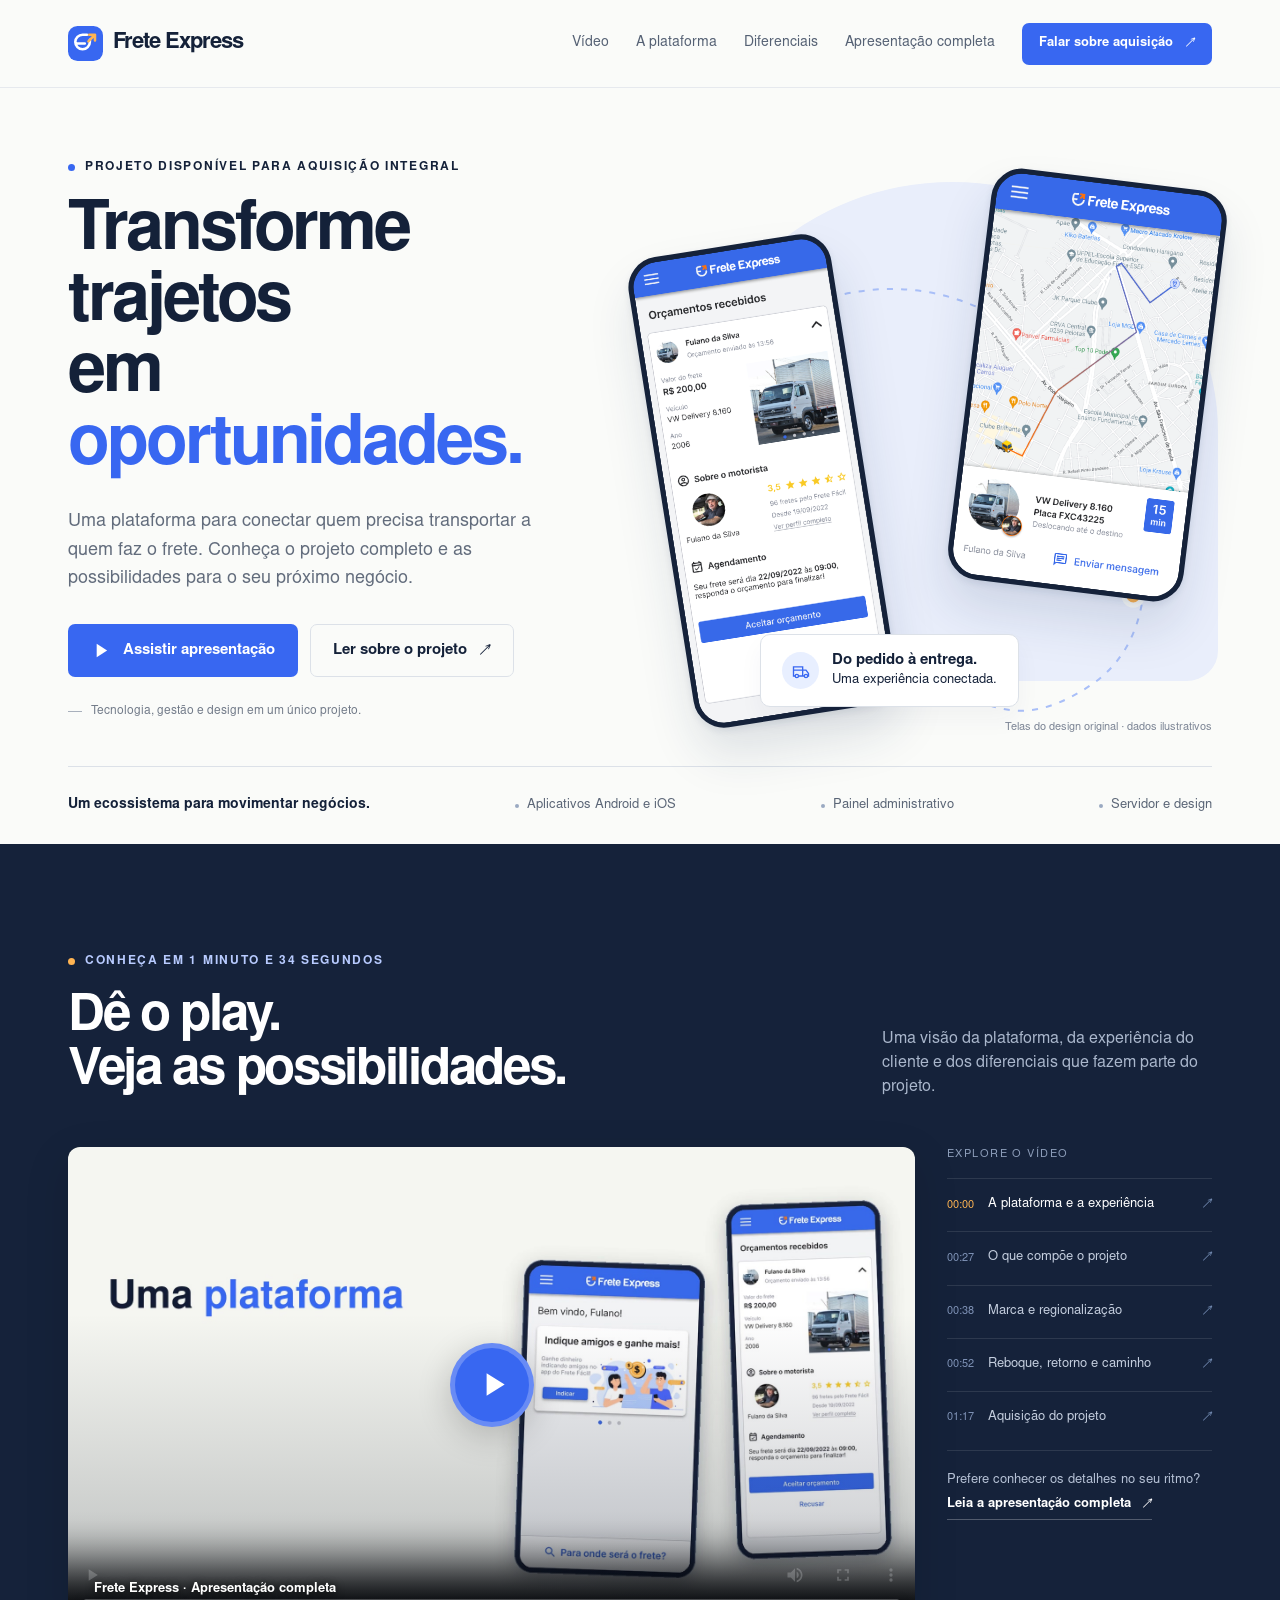
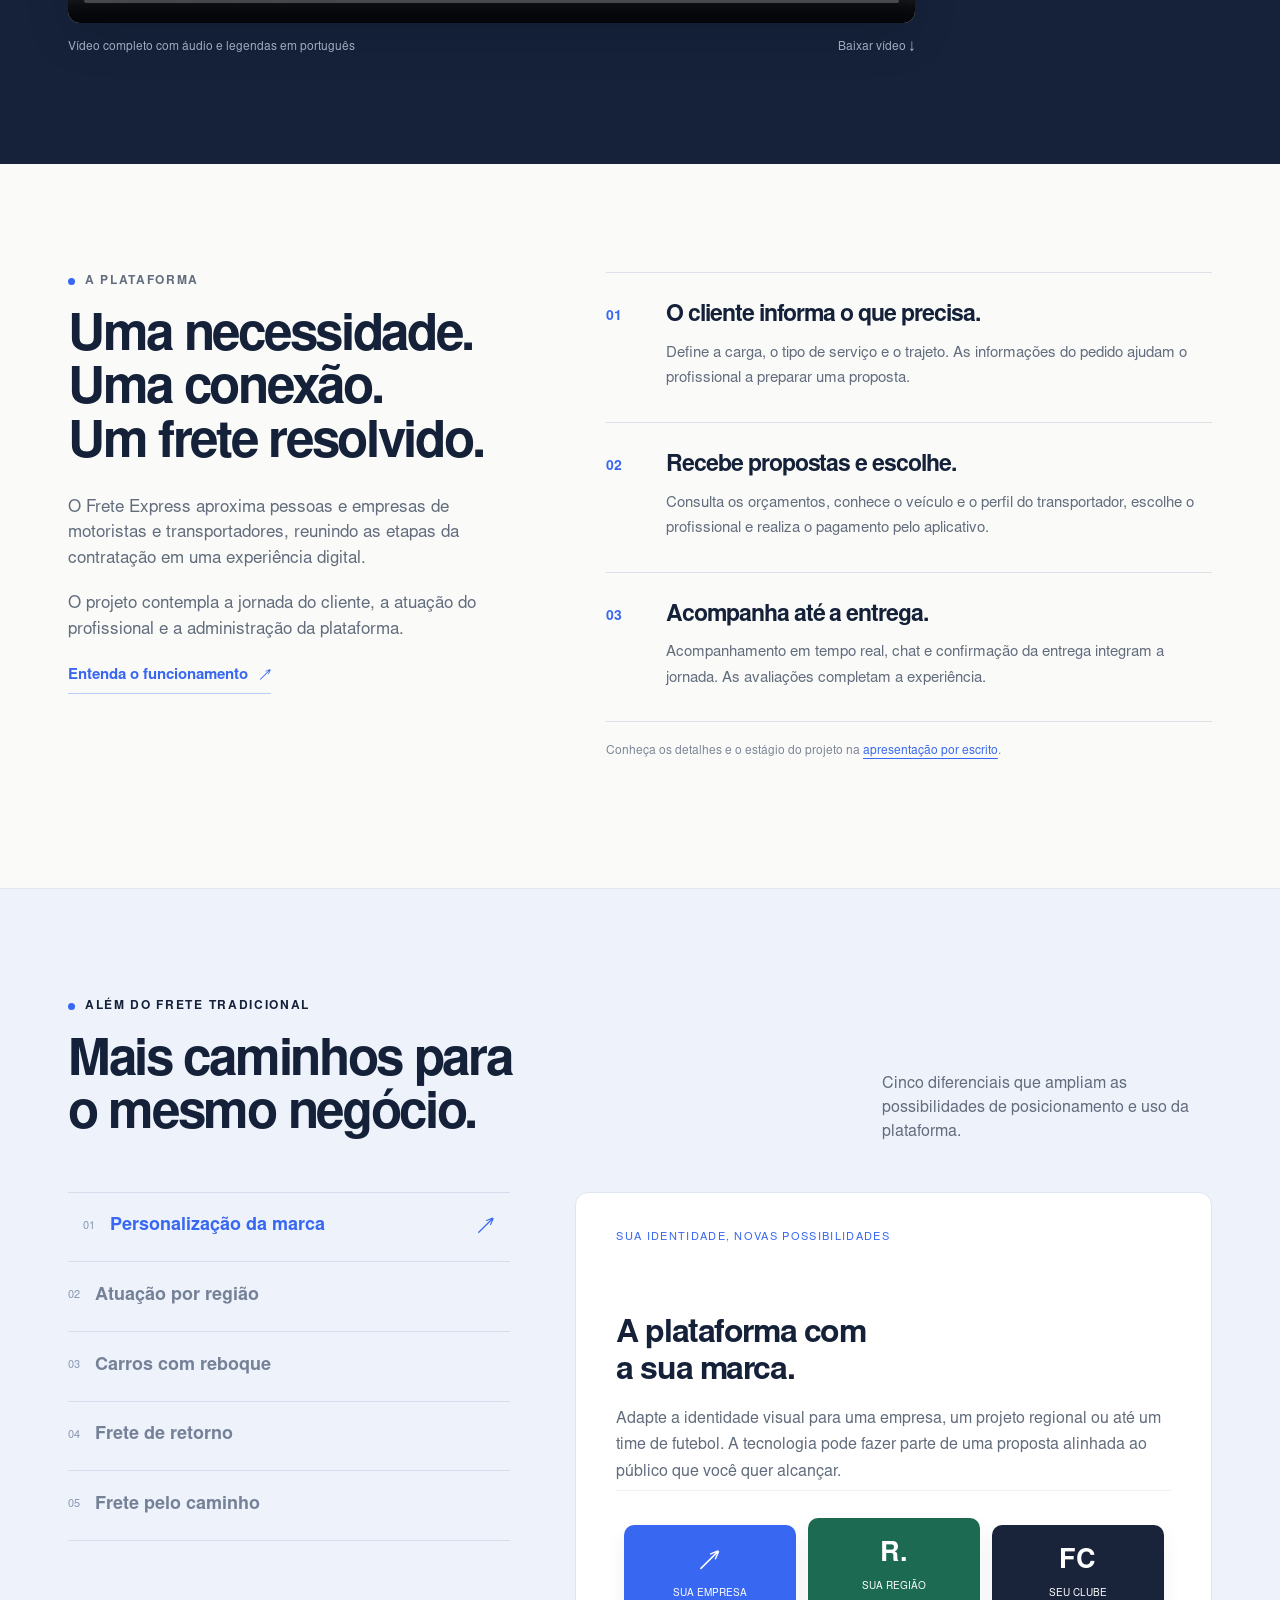
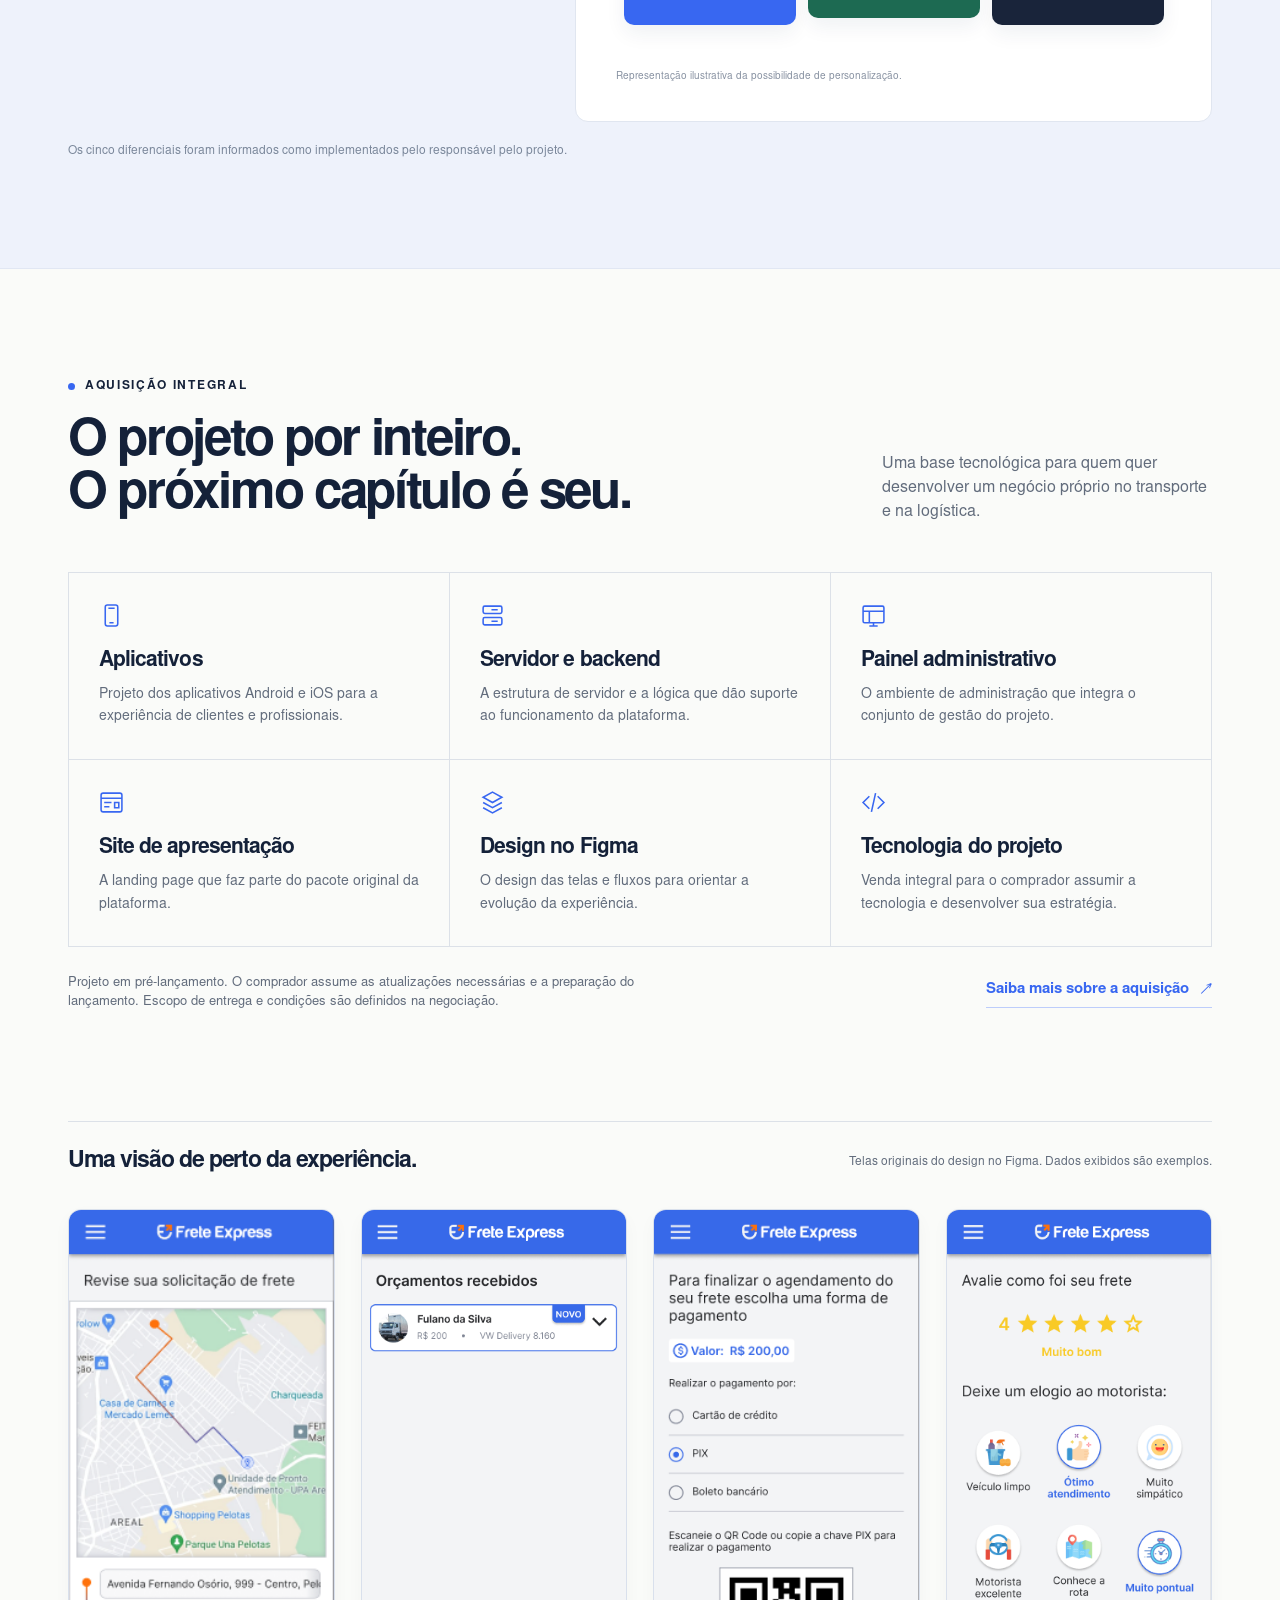
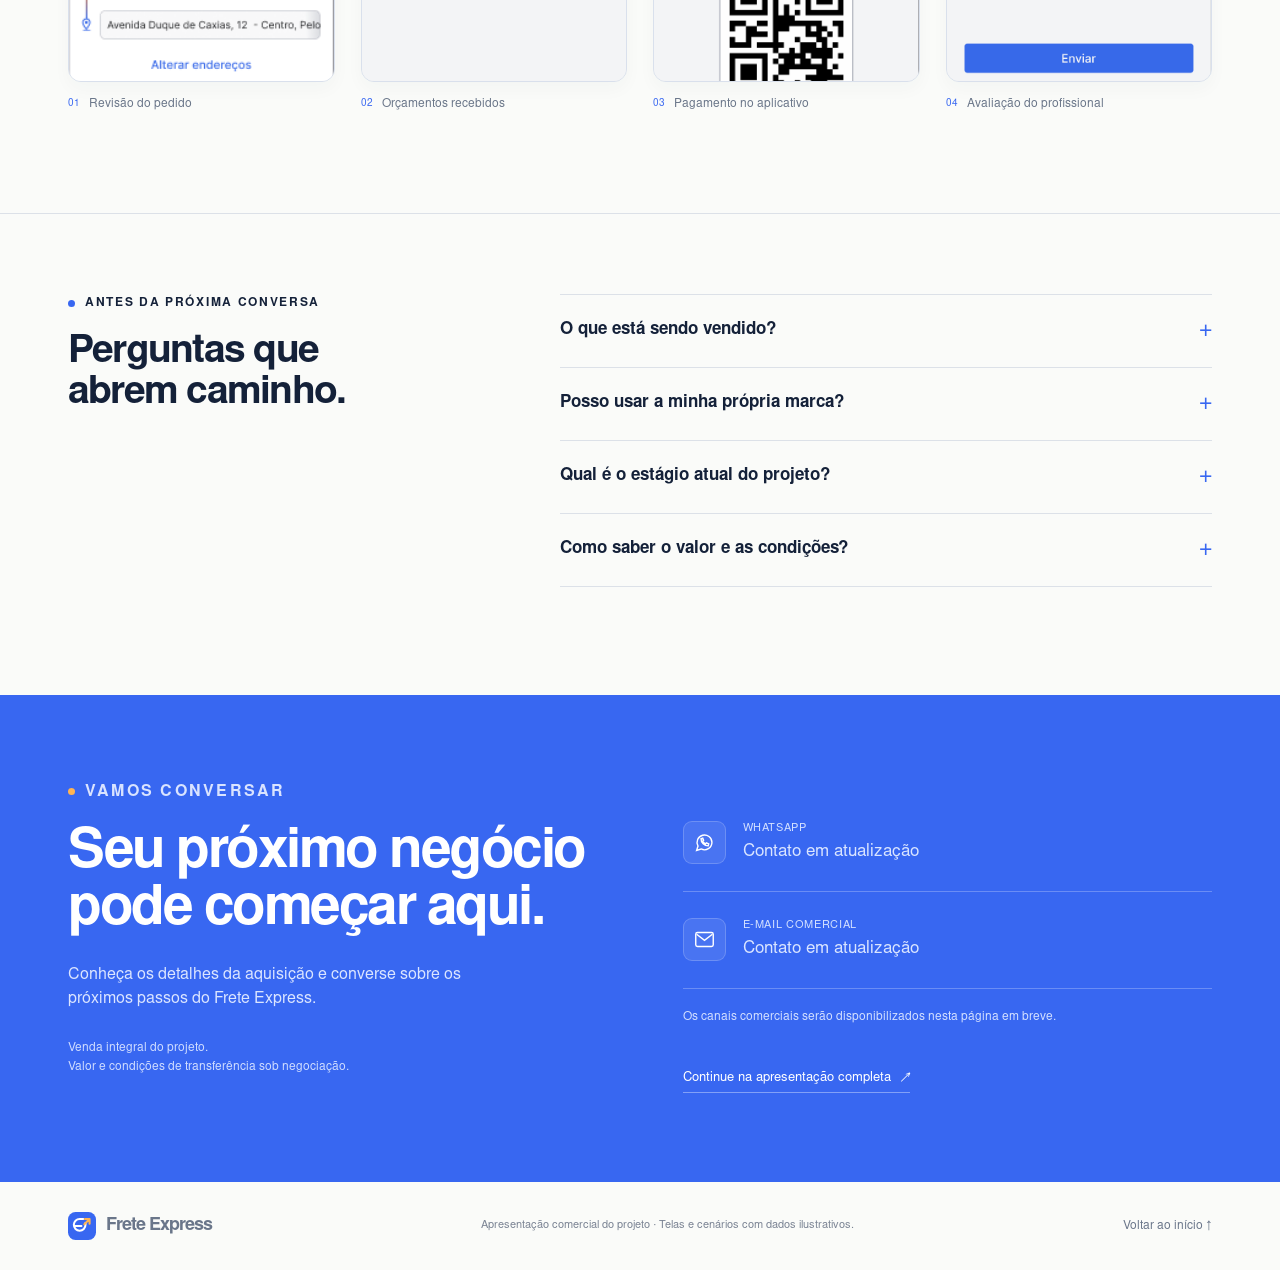
==== public/index.html @ 596a8120 "Build Frete Express presentation website with video and acquisition details" ====
<!doctype html>
<html lang="pt-BR">
<head>
  <meta charset="utf-8">
  <meta name="viewport" content="width=device-width, initial-scale=1">
  <meta name="theme-color" content="#3867f1">
  <title>Frete Express — Uma plataforma, muitas possibilidades</title>
  <meta name="description" content="Conheça o Frete Express. Vídeo, funcionamento, diferenciais e componentes de um projeto de marketplace de fretes disponível para aquisição integral.">
  <meta property="og:title" content="Frete Express — Conheça o projeto">
  <meta property="og:description" content="Aplicativos, gestão e design em um projeto disponível para aquisição integral. Assista à apresentação e explore a plataforma.">
  <meta property="og:type" content="website">
  <meta property="og:locale" content="pt_BR">
  <meta property="og:image" content="./assets/video-poster.jpg">
  <link rel="icon" href="./assets/brand.svg" type="image/svg+xml">
  <link rel="preload" href="./assets/NimbusSans-Regular.otf" as="font" type="font/otf" crossorigin>
  <link rel="preload" href="./assets/NimbusSans-Bold.otf" as="font" type="font/otf" crossorigin>
  <link rel="stylesheet" href="./styles.css">
  <script src="./app.js" defer></script>
</head>
<body>
<a class="skip-link" href="#conteudo">Ir para o conteúdo</a>
<header class="site-header">
  <div class="container header-inner">
    <a class="brand" href="./" aria-label="Frete Express, início"><img src="./assets/brand.svg" width="35" height="35" alt=""><span class="brand-name">Frete Express</span></a>
    <button class="menu-button" type="button" aria-label="Abrir menu" aria-controls="menu-principal" aria-expanded="false"><svg viewBox="0 0 24 24" fill="none" stroke="currentColor" stroke-width="1.6" aria-hidden="true"><path d="M4 7h16M4 12h16M4 17h16"/></svg></button>
    <nav class="nav" id="menu-principal" aria-label="Menu principal">
      <a href="#apresentacao">Vídeo</a><a href="#plataforma">A plataforma</a><a href="#diferenciais">Diferenciais</a><a href="./apresentacao.html">Apresentação completa</a><a href="#contato" class="btn btn-primary">Falar sobre aquisição <span aria-hidden="true">↗</span></a>
    </nav>
  </div>
</header>
<main id="conteudo">
  <section class="hero" aria-labelledby="hero-title">
    <div class="container">
      <div class="hero-grid">
        <div class="hero-copy">
          <p class="eyebrow">Projeto disponível para aquisição integral</p>
          <h1 id="hero-title">Transforme trajetos<br>em <span class="blue">oportunidades.</span></h1>
          <p>Uma plataforma para conectar quem precisa transportar a quem faz o frete. Conheça o projeto completo e as possibilidades para o seu próximo negócio.</p>
          <div class="hero-actions">
            <a class="btn btn-primary" href="#apresentacao" data-watch><svg viewBox="0 0 20 20" fill="currentColor" aria-hidden="true"><path d="m6 3 11 7L6 17V3Z"/></svg>Assistir apresentação</a>
            <a class="btn btn-outline" href="./apresentacao.html">Ler sobre o projeto <span aria-hidden="true">↗</span></a>
          </div>
          <div class="hero-note">Tecnologia, gestão e design em um único projeto.</div>
        </div>
        <div class="hero-art" aria-label="Telas originais do design do Frete Express">
          <div class="art-backdrop"></div>
          <svg class="art-route" viewBox="0 0 560 600" fill="none" aria-hidden="true"><path d="M20 400C-20 220 150 90 300 140s250 300 130 380-130-60-310-15" stroke="#a9bff8" stroke-width="2"/><circle cx="51" cy="260" r="8" fill="#3867f1" stroke="#fafbf9" stroke-width="5"/><circle cx="472" cy="432" r="9" fill="#ffb452" stroke="#fafbf9" stroke-width="5"/></svg>
          <div class="phone phone-back"><img src="./assets/06-cliente-detalhe-do-orcamento.png" width="301" height="720" alt="Design da tela com detalhes do orçamento, veículo e profissional"></div>
          <div class="phone phone-front"><img src="./assets/08-acompanhamento-em-tempo-real.png" width="360" height="640" alt="Design do acompanhamento do frete no mapa"></div>
          <div class="art-tag"><div class="icon"><svg viewBox="0 0 24 24" fill="none" stroke="currentColor" stroke-width="1.6" aria-hidden="true"><path d="M3 7h11v11H3zM14 11h4l3 4v3h-7M3 11h11"/><circle cx="7" cy="18" r="2" fill="#e8efff"/><circle cx="18" cy="18" r="2" fill="#e8efff"/></svg></div><div><b>Do pedido à entrega.</b>Uma experiência conectada.</div></div>
          <p class="art-caption">Telas do design original · dados ilustrativos</p>
        </div>
      </div>
      <div class="scope-strip" aria-label="Componentes do projeto"><b>Um ecossistema para movimentar negócios.</b><span>Aplicativos Android e iOS</span><span>Painel administrativo</span><span>Servidor e design</span></div>
    </div>
  </section>

  <section class="section video-section" id="apresentacao" aria-labelledby="video-title">
    <div class="container">
      <div class="section-heading"><div><p class="eyebrow light">Conheça em 1 minuto e 34 segundos</p><h2 id="video-title">Dê o play.<br>Veja as possibilidades.</h2></div><p>Uma visão da plataforma, da experiência do cliente e dos diferenciais que fazem parte do projeto.</p></div>
      <div class="video-grid">
        <div>
          <div class="video-shell">
            <video id="presentation-video" controls playsinline preload="metadata" poster="./assets/video-poster.jpg" aria-label="Apresentação completa do projeto Frete Express">
              <source src="./assets/frete-express-apresentacao.mp4" type="video/mp4">
              <track kind="captions" label="Português" srclang="pt-BR" src="./assets/apresentacao.vtt">
              Seu navegador não suporta vídeo. <a href="./assets/frete-express-apresentacao.mp4">Abra a apresentação em MP4.</a>
            </video>
            <button class="video-launch" type="button" id="video-launch" aria-label="Reproduzir apresentação do Frete Express" hidden><span class="play-circle"><svg viewBox="0 0 24 24" fill="currentColor" aria-hidden="true"><path d="m5 2 16 10L5 22V2Z"/></svg></span><span class="video-launch-label">Frete Express · Apresentação completa</span></button>
          </div>
          <div class="video-caption"><span>Vídeo completo com áudio e legendas em português</span><a href="./assets/frete-express-apresentacao.mp4" download>Baixar vídeo <span aria-hidden="true">↓</span></a></div>
          <p class="video-message" id="video-message" role="status"></p>
        </div>
        <div class="chapter-sidebar">
          <p class="chapters-label">Explore o vídeo</p>
          <div class="chapters" aria-label="Capítulos da apresentação">
            <button class="chapter active" type="button" data-time="0"><span class="time">00:00</span><span>A plataforma e a experiência</span><span class="chapter-arrow" aria-hidden="true">↗</span></button>
            <button class="chapter" type="button" data-time="26.8"><span class="time">00:27</span><span>O que compõe o projeto</span><span class="chapter-arrow" aria-hidden="true">↗</span></button>
            <button class="chapter" type="button" data-time="38.3"><span class="time">00:38</span><span>Marca e regionalização</span><span class="chapter-arrow" aria-hidden="true">↗</span></button>
            <button class="chapter" type="button" data-time="51.5"><span class="time">00:52</span><span>Reboque, retorno e caminho</span><span class="chapter-arrow" aria-hidden="true">↗</span></button>
            <button class="chapter" type="button" data-time="77.3"><span class="time">01:17</span><span>Aquisição do projeto</span><span class="chapter-arrow" aria-hidden="true">↗</span></button>
          </div>
          <div class="read-prompt">Prefere conhecer os detalhes no seu ritmo?<br><a class="arrow-link" href="./apresentacao.html">Leia a apresentação completa <span aria-hidden="true">↗</span></a></div>
        </div>
      </div>
    </div>
  </section>

  <section class="section" id="plataforma" aria-labelledby="platform-title">
    <div class="container overview">
      <div class="overview-copy"><p class="eyebrow">A plataforma</p><h2 id="platform-title">Uma necessidade.<br>Uma conexão.<br>Um frete resolvido.</h2><p>O Frete Express aproxima pessoas e empresas de motoristas e transportadores, reunindo as etapas da contratação em uma experiência digital.</p><p>O projeto contempla a jornada do cliente, a atuação do profissional e a administração da plataforma.</p><a class="arrow-link" href="./apresentacao.html#funcionamento">Entenda o funcionamento <span aria-hidden="true">↗</span></a></div>
      <div>
        <div class="steps">
          <article class="step"><span class="step-number">01</span><div><h3>O cliente informa o que precisa.</h3><p>Define a carga, o tipo de serviço e o trajeto. As informações do pedido ajudam o profissional a preparar uma proposta.</p></div></article>
          <article class="step"><span class="step-number">02</span><div><h3>Recebe propostas e escolhe.</h3><p>Consulta os orçamentos, conhece o veículo e o perfil do transportador, escolhe o profissional e realiza o pagamento pelo aplicativo.</p></div></article>
          <article class="step"><span class="step-number">03</span><div><h3>Acompanha até a entrega.</h3><p>Acompanhamento em tempo real, chat e confirmação da entrega integram a jornada. As avaliações completam a experiência.</p></div></article>
        </div>
        <p class="platform-note">Conheça os detalhes e o estágio do projeto na <a class="article-inline-link" href="./apresentacao.html#estagio">apresentação por escrito</a>.</p>
      </div>
    </div>
  </section>

  <section class="section features-section" id="diferenciais" aria-labelledby="features-title">
    <div class="container">
      <div class="section-heading"><div><p class="eyebrow">Além do frete tradicional</p><h2 id="features-title">Mais caminhos para<br>o mesmo negócio.</h2></div><p>Cinco diferenciais que ampliam as possibilidades de posicionamento e uso da plataforma.</p></div>
      <div class="features-layout">
        <div class="feature-tabs" role="tablist" aria-label="Diferenciais do Frete Express" aria-orientation="vertical">
          <button class="feature-tab" id="tab-personalizacao" type="button" role="tab" aria-selected="true" aria-controls="feature-panel" tabindex="0" data-feature="personalizacao"><span>01</span><span>Personalização da marca</span><span class="tab-arrow" aria-hidden="true">↗</span></button>
          <button class="feature-tab" id="tab-regionalizacao" type="button" role="tab" aria-selected="false" aria-controls="feature-panel" tabindex="-1" data-feature="regionalizacao"><span>02</span><span>Atuação por região</span><span class="tab-arrow" aria-hidden="true">↗</span></button>
          <button class="feature-tab" id="tab-reboque" type="button" role="tab" aria-selected="false" aria-controls="feature-panel" tabindex="-1" data-feature="reboque"><span>03</span><span>Carros com reboque</span><span class="tab-arrow" aria-hidden="true">↗</span></button>
          <button class="feature-tab" id="tab-retorno" type="button" role="tab" aria-selected="false" aria-controls="feature-panel" tabindex="-1" data-feature="retorno"><span>04</span><span>Frete de retorno</span><span class="tab-arrow" aria-hidden="true">↗</span></button>
          <button class="feature-tab" id="tab-caminho" type="button" role="tab" aria-selected="false" aria-controls="feature-panel" tabindex="-1" data-feature="caminho"><span>05</span><span>Frete pelo caminho</span><span class="tab-arrow" aria-hidden="true">↗</span></button>
        </div>
        <div class="feature-panel" id="feature-panel" role="tabpanel" aria-labelledby="tab-personalizacao" tabindex="0">
          <p class="panel-kicker" id="feature-kicker">Sua identidade, novas possibilidades</p><h3 id="feature-title">A plataforma com<br>a sua marca.</h3><p id="feature-description">Adapte a identidade visual para uma empresa, um projeto regional ou até um time de futebol. A tecnologia pode fazer parte de uma proposta alinhada ao público que você quer alcançar.</p>
          <div class="feature-visual" id="feature-visual"><div class="personalization-cards" aria-hidden="true"><div class="identity-card"><b class="identity-mark">↗</b><span>SUA EMPRESA</span></div><div class="identity-card"><b class="identity-mark">R.</b><span>SUA REGIÃO</span></div><div class="identity-card"><b class="identity-mark">FC</b><span>SEU CLUBE</span></div></div></div>
          <div class="visual-caption">Representação ilustrativa da possibilidade de personalização.</div>
        </div>
      </div>
      <noscript><p class="small">Conheça todos os diferenciais na <a class="article-inline-link" href="./apresentacao.html#diferenciais">apresentação por escrito</a>.</p></noscript>
      <p class="features-footnote">Os cinco diferenciais foram informados como implementados pelo responsável pelo projeto.</p>
    </div>
  </section>

  <section class="section" id="aquisicao" aria-labelledby="package-title">
    <div class="container">
      <div class="section-heading"><div><p class="eyebrow">Aquisição integral</p><h2 id="package-title">O projeto por inteiro.<br>O próximo capítulo é seu.</h2></div><p>Uma base tecnológica para quem quer desenvolver um negócio próprio no transporte e na logística.</p></div>
      <div class="package-grid">
        <article class="package-item"><svg viewBox="0 0 24 24" fill="none" stroke="currentColor" stroke-width="1.5" aria-hidden="true"><rect x="6" y="2" width="12" height="20" rx="2"/><path d="M9 5h6M10 19h4"/></svg><h3>Aplicativos</h3><p>Projeto dos aplicativos Android e iOS para a experiência de clientes e profissionais.</p></article>
        <article class="package-item"><svg viewBox="0 0 24 24" fill="none" stroke="currentColor" stroke-width="1.5" aria-hidden="true"><rect x="3" y="3" width="18" height="7" rx="1.5"/><rect x="3" y="14" width="18" height="7" rx="1.5"/><path d="M7 6.5h.01M7 17.5h.01M11 6.5h6M11 17.5h6"/></svg><h3>Servidor e backend</h3><p>A estrutura de servidor e a lógica que dão suporte ao funcionamento da plataforma.</p></article>
        <article class="package-item"><svg viewBox="0 0 24 24" fill="none" stroke="currentColor" stroke-width="1.5" aria-hidden="true"><rect x="2" y="3" width="20" height="16" rx="1.5"/><path d="M2 8h20M8 8v11M8 22h8M12 19v3"/></svg><h3>Painel administrativo</h3><p>O ambiente de administração que integra o conjunto de gestão do projeto.</p></article>
        <article class="package-item"><svg viewBox="0 0 24 24" fill="none" stroke="currentColor" stroke-width="1.5" aria-hidden="true"><rect x="2" y="3" width="20" height="18" rx="2"/><path d="M2 8h20M5 5.5h.01M8 5.5h.01M5 12h7M5 16h5M15 12h4v5h-4z"/></svg><h3>Site de apresentação</h3><p>A landing page que faz parte do pacote original da plataforma.</p></article>
        <article class="package-item"><svg viewBox="0 0 24 24" fill="none" stroke="currentColor" stroke-width="1.5" aria-hidden="true"><path d="m12 2 9 5-9 5-9-5 9-5ZM3 12l9 5 9-5M3 17l9 5 9-5"/></svg><h3>Design no Figma</h3><p>O design das telas e fluxos para orientar a evolução da experiência.</p></article>
        <article class="package-item"><svg viewBox="0 0 24 24" fill="none" stroke="currentColor" stroke-width="1.5" aria-hidden="true"><path d="m8 6-6 6 6 6M16 6l6 6-6 6M14 3l-4 18"/></svg><h3>Tecnologia do projeto</h3><p>Venda integral para o comprador assumir a tecnologia e desenvolver sua estratégia.</p></article>
      </div>
      <div class="acquisition-info"><p>Projeto em pré-lançamento. O comprador assume as atualizações necessárias e a preparação do lançamento. Escopo de entrega e condições são definidos na negociação.</p><a class="arrow-link" href="./apresentacao.html#aquisicao">Saiba mais sobre a aquisição <span aria-hidden="true">↗</span></a></div>
    </div>
  </section>

  <section class="screens-section" aria-labelledby="screens-title"><div class="container">
    <div class="screens-top"><h3 id="screens-title">Uma visão de perto da experiência.</h3><p>Telas originais do design no Figma. Dados exibidos são exemplos.</p></div>
    <div class="screens">
      <figure class="screen-example"><div class="screen-viewport"><img src="./assets/04-cliente-revisao-do-pedido.png" loading="lazy" width="216" height="720" alt="Design da revisão do pedido com endereços e itens do frete"></div><figcaption><span>01</span>Revisão do pedido</figcaption></figure>
      <figure class="screen-example"><div class="screen-viewport"><img src="./assets/05-cliente-orcamentos-recebidos.png" loading="lazy" width="360" height="640" alt="Design da lista de orçamentos enviados pelos transportadores"></div><figcaption><span>02</span>Orçamentos recebidos</figcaption></figure>
      <figure class="screen-example"><div class="screen-viewport"><img src="./assets/07-cliente-pagamento-pix.png" loading="lazy" width="286" height="720" alt="Design da tela de pagamento por Pix"></div><figcaption><span>03</span>Pagamento no aplicativo</figcaption></figure>
      <figure class="screen-example"><div class="screen-viewport"><img src="./assets/09-avaliacao-do-freteiro.png" loading="lazy" width="349" height="720" alt="Design da avaliação do transportador após o serviço"></div><figcaption><span>04</span>Avaliação do profissional</figcaption></figure>
    </div>
  </div></section>

  <section class="section faq-section" aria-labelledby="faq-title"><div class="container faq-layout">
    <div><p class="eyebrow">Antes da próxima conversa</p><h2 id="faq-title">Perguntas que<br>abrem caminho.</h2></div>
    <div class="faq-list">
      <details><summary>O que está sendo vendido?</summary><p>A aquisição integral do projeto Frete Express, composto por aplicativos Android e iOS, servidor, painel administrativo, site de apresentação e design no Figma. Os detalhes da entrega e da transferência são alinhados na negociação.</p></details>
      <details><summary>Posso usar a minha própria marca?</summary><p>A personalização da identidade faz parte dos diferenciais informados para o projeto. A proposta pode ser adaptada à identidade de uma empresa, região ou clube.</p></details>
      <details><summary>Qual é o estágio atual do projeto?</summary><p>O Frete Express está em pré-lançamento. O comprador assume a tecnologia, realiza as atualizações necessárias e prepara a operação e o lançamento com sua estratégia.</p></details>
      <details><summary>Como saber o valor e as condições?</summary><p>O valor é tratado diretamente com o responsável pela venda. A conversa comercial permite conhecer o escopo da entrega e alinhar as condições da aquisição integral.</p></details>
    </div>
  </div></section>

  <section class="contact-section" id="contato" aria-labelledby="contact-title"><div class="container contact-grid">
    <div class="contact-copy"><p class="eyebrow">Vamos conversar</p><h2 id="contact-title">Seu próximo negócio<br>pode começar aqui.</h2><p>Conheça os detalhes da aquisição e converse sobre os próximos passos do Frete Express.</p><p class="contact-note">Venda integral do projeto.<br>Valor e condições de transferência sob negociação.</p></div>
    <div class="contact-methods" data-contact-container>
      <div class="contact-method pending" data-contact="whatsapp"><span class="contact-icon"><svg viewBox="0 0 24 24" fill="none" stroke="currentColor" stroke-width="1.6" aria-hidden="true"><path d="M20.5 11.8a8.5 8.5 0 0 1-12.4 7.6L3 21l1.6-4.9a8.5 8.5 0 1 1 15.9-4.3Z"/><path d="M8 7.8c0 4.4 3.8 8 8.2 8l.6-2.1-2.6-1.2-1 1c-1.7-.8-2.4-1.5-3.2-3.1l1-1L10 7l-2 .8Z"/></svg></span><div class="contact-meta"><small>WHATSAPP</small><strong data-contact-value>Contato em atualização</strong></div><span class="out-arrow" aria-hidden="true" hidden>↗</span></div>
      <div class="contact-method pending" data-contact="email"><span class="contact-icon"><svg viewBox="0 0 24 24" fill="none" stroke="currentColor" stroke-width="1.6" aria-hidden="true"><rect x="2" y="4" width="20" height="16" rx="2"/><path d="m3 6 9 7 9-7"/></svg></span><div class="contact-meta"><small>E-MAIL COMERCIAL</small><strong data-contact-value>Contato em atualização</strong></div><span class="out-arrow" aria-hidden="true" hidden>↗</span></div>
      <p class="contact-status" data-contact-status>Os canais comerciais serão disponibilizados nesta página em breve.</p>
      <a class="contact-download" href="./apresentacao.html">Continue na apresentação completa <span aria-hidden="true">↗</span></a>
    </div>
  </div></section>
</main>
<footer class="site-footer"><div class="container footer-inner"><a class="brand" href="./"><img src="./assets/brand.svg" alt="" width="28" height="28"><span class="brand-name">Frete Express</span></a><p>Apresentação comercial do projeto · Telas e cenários com dados ilustrativos.</p><a href="#conteudo">Voltar ao início ↑</a></div></footer>
</body>
</html>
---- public/styles.css ----
@font-face{font-family:Nimbus;src:url('./assets/NimbusSans-Regular.otf') format('opentype');font-weight:400;font-display:swap}
@font-face{font-family:Nimbus;src:url('./assets/NimbusSans-Bold.otf') format('opentype');font-weight:700;font-display:swap}
:root{--blue:#3867f1;--blue-dark:#2453d8;--ink:#142139;--muted:#626c7c;--line:#dce1e8;--paper:#fafbf9;--tint:#eef2fb;--orange:#ffb452;--width:1200px}
*{box-sizing:border-box}html{scroll-behavior:smooth;scroll-padding-top:100px}body{margin:0;color:var(--ink);background:var(--paper);font-family:Nimbus,Arial,sans-serif;font-size:17px;line-height:1.5;-webkit-font-smoothing:antialiased}button,input{font:inherit}a{color:inherit;text-decoration:none}button{cursor:pointer}button,a{-webkit-tap-highlight-color:transparent}img,video{max-width:100%;display:block}svg{display:block}button:focus-visible,a:focus-visible,summary:focus-visible,video:focus-visible{outline:3px solid var(--blue);outline-offset:5px}::selection{background:#d8e2ff}.container{max-width:var(--width);padding-inline:28px;margin-inline:auto}.section{padding-block:108px;scroll-margin-top:85px}.eyebrow{display:flex;align-items:center;gap:10px;font-size:12px;font-weight:700;letter-spacing:.14em;text-transform:uppercase;margin:0 0 22px}.eyebrow:before{content:'';width:7px;height:7px;border-radius:50%;background:var(--blue);flex:none}.eyebrow.light{color:#b8cbff}.eyebrow.light:before{background:var(--orange)}h1,h2,h3,p{margin-top:0}h1,h2,h3{font-weight:700;line-height:1.04;letter-spacing:-.045em}h1{font-size:clamp(46px,5.35vw,76px)}h2{font-size:clamp(36px,4vw,54px);margin-bottom:24px}h3{font-size:25px;line-height:1.16}p{margin-bottom:20px}.muted{color:var(--muted)}.blue{color:var(--blue)}.small{font-size:13px;line-height:1.5}.section-heading{display:flex;justify-content:space-between;align-items:flex-end;gap:70px;margin-bottom:48px}.section-heading h2{margin:0;max-width:610px}.section-heading>p{color:var(--muted);max-width:330px;margin:0;font-size:16px}.btn{display:inline-flex;align-items:center;justify-content:center;gap:13px;padding:16px 22px;font-size:15px;font-weight:700;line-height:1.2;border-radius:7px;min-height:52px;border:1px solid transparent;transition:background .2s,transform .2s}.btn:hover{transform:translateY(-2px)}.btn-primary{background:var(--blue);color:white}.btn-primary:hover{background:var(--blue-dark)}.btn-white{background:white;color:var(--ink)}.btn-outline{border-color:var(--line);background:transparent}.btn-outline:hover{background:#fff}.btn-light{background:#ffffff12;border-color:#ffffff36;color:white}.btn svg{width:19px;height:19px;flex:none}.arrow-link{display:inline-flex;gap:12px;align-items:center;font-size:15px;font-weight:700;color:var(--blue);border-bottom:1px solid #bdcdfb;padding-bottom:5px}.arrow-link:hover{border-color:var(--blue)}.arrow-link span{transition:transform .2s}.arrow-link:hover span{transform:translateX(4px)}
.skip-link{position:fixed;top:-100px;left:12px;z-index:50;background:var(--ink);color:white;padding:12px}.skip-link:focus{top:12px}.site-header{height:88px;position:sticky;top:0;z-index:20;background:#fafbf9f5;border-bottom:1px solid #e6e9ee;backdrop-filter:blur(12px)}.header-inner{height:100%;display:flex;align-items:center;justify-content:space-between;gap:25px}.brand{display:inline-flex;align-items:center;gap:10px;flex:none}.brand img{width:35px;height:35px}.brand-name{font-size:22px;font-weight:700;letter-spacing:-1px}.nav{display:flex;align-items:center;gap:27px;font-size:14px}.nav a:not(.btn){padding:10px 0;color:#556174}.nav a:hover{color:var(--blue)}.nav .btn{min-height:42px;padding:12px 16px;font-size:13px}.menu-button{display:none;border:1px solid var(--line);border-radius:6px;background:transparent;width:42px;height:42px;align-items:center;justify-content:center}.menu-button svg{width:22px;height:22px}
.hero{overflow:hidden;position:relative;padding-top:70px;padding-bottom:0}.hero-grid{display:grid;grid-template-columns:1fr 1fr;min-height:600px;gap:28px;align-items:center}.hero-copy{position:relative;z-index:2;padding-bottom:46px}.hero h1{margin-bottom:25px}.hero-copy>p:not(.eyebrow){max-width:470px;color:var(--muted);font-size:18px;line-height:1.6}.hero-actions{display:flex;gap:12px;flex-wrap:wrap;margin-top:30px}.hero-note{display:flex;align-items:center;gap:9px;margin-top:25px;color:#727b89;font-size:12px}.hero-note:before{content:'';width:14px;height:1px;background:#a8b0bc}.hero-art{position:relative;align-self:stretch;min-height:600px;isolation:isolate}.art-backdrop{position:absolute;left:6%;top:4%;height:82%;width:95%;background:#e9eefb;border-radius:50% 50% 6% 45%;z-index:-2}.art-route{position:absolute;width:116%;height:100%;left:-7%;top:0;z-index:-1}.art-route path{stroke-dasharray:6 8;animation:route-flow 30s linear infinite}.phone{background:#15223a;border:5px solid #15223a;border-radius:31px;box-shadow:0 28px 48px #192d5720,0 3px 7px #16274918;overflow:hidden;width:237px;position:absolute}.phone img{width:100%;height:auto;border-radius:25px}.phone-back{left:1%;top:105px;transform:rotate(-9deg);width:222px}.phone-front{right:1%;top:20px;transform:rotate(7deg)}.art-tag{position:absolute;bottom:59px;left:19%;background:#fff;border:1px solid var(--line);padding:16px 21px;border-radius:10px;box-shadow:0 12px 25px #2335660b;display:flex;gap:13px;align-items:center;font-size:13px;line-height:1.3}.art-tag .icon{width:37px;height:37px;border-radius:50%;background:#e8efff;display:grid;place-items:center;color:var(--blue)}.art-tag svg{width:20px;height:20px}.art-tag b{display:block;font-size:15px;margin-bottom:3px}.art-caption{position:absolute;bottom:10px;right:0;font-size:11px;color:#7c8595}.scope-strip{display:flex;justify-content:space-between;gap:18px;padding:28px 0;border-top:1px solid var(--line);font-size:13px;color:#5a6576}.scope-strip b{color:var(--ink);font-size:14px}.scope-strip span{display:flex;align-items:center;gap:8px}.scope-strip span:before{content:'';height:4px;width:4px;border-radius:50%;background:#9aa9c2}
.video-section{background:#15223a;color:#fff;position:relative}.video-section .section-heading>p{color:#aab7cc}.video-grid{display:grid;grid-template-columns:1fr 265px;gap:32px;align-items:start}.video-shell{position:relative;aspect-ratio:16/9;background:#0d1626;border-radius:12px;overflow:hidden;box-shadow:0 14px 45px #0002}.video-shell video{width:100%;height:100%;background:#0d1626;object-fit:contain}.video-launch{position:absolute;inset:0;border:0;background:linear-gradient(0deg,#0b142344,transparent 65%);color:#fff;display:grid;place-items:center}.play-circle{width:84px;height:84px;display:grid;place-items:center;background:var(--blue);border:5px solid #ffffff3d;box-shadow:0 9px 34px #0003;border-radius:50%;transition:transform .2s}.video-launch:hover .play-circle{transform:scale(1.08)}.play-circle svg{width:27px;height:27px;transform:translateX(3px)}.video-launch-label{position:absolute;bottom:24px;left:26px;font-size:13px;font-weight:700;text-shadow:0 1px 8px #000}.video-caption{display:flex;justify-content:space-between;gap:20px;color:#a6b3c8;font-size:12px;margin-top:15px}.chapters-label{font-size:11px;letter-spacing:.13em;color:#8c9db9;text-transform:uppercase;margin:0 0 15px}.chapters{display:grid;gap:0}.chapter{background:transparent;border:0;border-top:1px solid #ffffff1a;color:#c4cede;display:flex;text-align:left;gap:14px;align-items:center;padding:17px 0;font-size:13px;line-height:1.4}.chapter:hover,.chapter.active{color:#fff}.chapter.active .time{color:var(--orange)}.chapter .time{font-size:11px;color:#8094b8;font-variant-numeric:tabular-nums;flex:none}.chapter .chapter-arrow{margin-left:auto;color:#7189b0}.read-prompt{padding-top:20px;margin-top:6px;border-top:1px solid #ffffff1a;font-size:13px;color:#b6c2d6}.read-prompt .arrow-link{color:#fff;border-bottom-color:#ffffff42;font-size:13px;margin-top:4px}.video-message{font-size:13px;color:#ffcf8a;margin-top:12px;min-height:0}.video-message:empty{display:none}[hidden]{display:none!important}
.overview{display:grid;grid-template-columns:.85fr 1.15fr;gap:90px;align-items:start}.overview-copy{position:sticky;top:125px}.overview-copy p{color:var(--muted)}.steps{border-top:1px solid var(--line)}.step{display:grid;grid-template-columns:48px 1fr;gap:12px;padding:30px 0;border-bottom:1px solid var(--line)}.step-number{color:var(--blue);font-size:14px;font-weight:700;padding-top:4px}.step h3{font-size:23px;margin-bottom:11px}.step p{font-size:15px;color:var(--muted);line-height:1.7;margin-bottom:0}.platform-note{font-size:12px;color:#7c8595;margin-top:20px}
.features-section{background:#eef2fb;border-block:1px solid #e1e7f3}.features-layout{display:grid;grid-template-columns:.82fr 1.18fr;gap:65px}.feature-tabs{display:grid;align-content:start}.feature-tab{background:transparent;border:0;border-bottom:1px solid #d4ddec;text-align:left;padding:20px 16px 20px 0;display:flex;gap:15px;align-items:center;color:#758197;font-size:18px;font-weight:700;line-height:1.3;transition:color .2s,padding .2s}.feature-tab:first-child{border-top:1px solid #d4ddec}.feature-tab>span:first-child{font-size:11px;font-weight:400;letter-spacing:0;color:#8796af}.feature-tab .tab-arrow{margin-left:auto;font-size:22px;opacity:0;transition:opacity .2s}.feature-tab[aria-selected=true]{color:var(--blue);padding-left:15px}.feature-tab[aria-selected=true] .tab-arrow{opacity:1}.feature-panel{min-height:470px;border-radius:13px;background:white;padding:36px 40px;border:1px solid #e0e6f0;display:flex;flex-direction:column}.feature-panel .panel-kicker{font-size:11px;color:var(--blue);letter-spacing:.12em;text-transform:uppercase;margin-bottom:13px}.feature-panel h3{font-size:32px;margin-bottom:15px;max-width:420px}.feature-panel>p{font-size:16px;color:var(--muted);line-height:1.65;min-height:75px;margin-bottom:5px}.feature-visual{position:relative;margin-top:auto;min-height:178px;border-top:1px solid #eef1f5;padding-top:22px}.feature-visual svg{width:100%;height:153px}.visual-caption{margin:2px 0 0;font-size:10px;color:#8791a1}.personalization-cards{display:flex;align-items:center;justify-content:center;gap:12px;padding-top:12px}.identity-card{border-radius:10px;min-width:100px;width:31%;height:100px;background:#3867f1;color:#fff;display:flex;flex-direction:column;justify-content:center;align-items:center;gap:12px;font-size:10px;box-shadow:0 9px 20px #13295210}.identity-card:nth-child(2){background:#1d6a52;transform:translateY(-7px)}.identity-card:nth-child(3){background:#19243a}.identity-mark{font-size:27px;font-weight:700;line-height:1}.features-footnote{font-size:12px;color:#7a879a;margin-top:20px;margin-bottom:0}
.package-grid{display:grid;grid-template-columns:repeat(3,1fr);border-top:1px solid var(--line);border-left:1px solid var(--line);margin-top:45px}.package-item{padding:30px;border-right:1px solid var(--line);border-bottom:1px solid var(--line);min-height:180px}.package-item svg{width:25px;height:25px;color:var(--blue);margin-bottom:22px}.package-item h3{font-size:21px;margin-bottom:10px}.package-item p{font-size:14px;line-height:1.6;color:var(--muted);margin:0}.acquisition-info{display:flex;justify-content:space-between;gap:30px;padding-top:27px;align-items:center}.acquisition-info p{font-size:13px;color:var(--muted);max-width:630px;margin:0}.acquisition-info .arrow-link{flex:none}
.screens-section{padding-block:0 100px}.screens-top{display:flex;align-items:center;justify-content:space-between;gap:20px;border-top:1px solid var(--line);padding-top:27px}.screens-top h3{font-size:23px;margin:0}.screens-top p{font-size:12px;color:var(--muted);margin:0}.screens{display:grid;grid-template-columns:repeat(4,1fr);gap:26px;margin-top:33px}.screen-example{margin:0;min-width:0}.screen-viewport{border-radius:13px;overflow:hidden;border:1px solid #d9e0ec;background:#f0f2f6;box-shadow:0 7px 18px #1f304c08}.screen-viewport img{width:100%;height:auto}.screen-example figcaption{font-size:12px;color:#6a7689;display:flex;align-items:center;gap:9px;margin-top:13px}.screen-example figcaption span{color:var(--blue);font-size:10px}
.faq-section{border-top:1px solid var(--line);padding-top:80px}.faq-layout{display:grid;grid-template-columns:.75fr 1.25fr;gap:100px}.faq-layout h2{font-size:39px}.faq-list{border-top:1px solid var(--line)}details{border-bottom:1px solid var(--line);padding:24px 0}summary{cursor:pointer;font-size:17px;font-weight:700;list-style:none;display:flex;justify-content:space-between;gap:20px;line-height:1.4}summary::-webkit-details-marker{display:none}summary:after{content:'+';font-size:23px;font-weight:400;line-height:1;flex:none;color:var(--blue)}details[open] summary:after{content:'−'}details p{font-size:15px;color:var(--muted);line-height:1.7;margin:17px 30px 0 0}
.contact-section{background:var(--blue);color:white;padding-block:85px}.contact-grid{display:grid;grid-template-columns:1fr 1fr;gap:85px;align-items:start}.contact-section h2{font-size:clamp(40px,4.3vw,60px);margin-bottom:23px}.contact-section .eyebrow{color:#d9e3ff}.contact-section .eyebrow:before{background:var(--orange)}.contact-copy p{font-size:16px;color:#dbe5ff;max-width:450px}.contact-note{font-size:12px!important;line-height:1.6;margin-top:28px!important;color:#d0ddff!important}.contact-methods{padding-top:15px}.contact-method{display:flex;align-items:center;gap:17px;border-bottom:1px solid #ffffff40;padding:23px 0;min-height:97px}.contact-icon{width:43px;height:43px;flex:none;background:#ffffff17;border:1px solid #ffffff30;border-radius:9px;display:grid;place-items:center}.contact-icon svg{width:21px;height:21px}.contact-meta{min-width:0;flex:1}.contact-meta small{display:block;font-size:11px;color:#d3e0ff;margin-bottom:5px;letter-spacing:.06em}.contact-meta strong{display:block;font-size:22px;font-weight:400;line-height:1.3;overflow-wrap:anywhere}.contact-method .out-arrow{font-size:24px}.contact-method.pending strong{font-size:17px;color:#dae5ff}.contact-method.pending{cursor:default}.contact-method a:hover{text-decoration:underline}.contact-status{font-size:12px;line-height:1.6;margin-top:19px;color:#d4e0ff;max-width:420px}.contact-download{display:inline-flex;font-size:13px;margin-top:22px;gap:10px;color:#fff;border-bottom:1px solid #ffffff5f;padding-bottom:4px}.site-footer{background:var(--paper);padding-block:30px}.footer-inner{display:flex;align-items:center;justify-content:space-between;gap:25px}.footer-inner .brand img{width:28px;height:28px}.footer-inner .brand-name{font-size:18px}.footer-inner p{font-size:11px;color:#7b8494;margin:0}.footer-inner>a{font-size:12px;color:#6a768a}
.article-hero{padding-top:64px;padding-bottom:60px}.back-link{display:inline-flex;gap:9px;font-size:13px;color:var(--muted);margin-bottom:42px}.back-link:hover{color:var(--blue)}.article-hero-grid{display:grid;grid-template-columns:1.2fr .8fr;gap:80px;align-items:center}.article-hero h1{font-size:clamp(42px,5vw,68px);margin-bottom:24px}.article-hero .intro{font-size:19px;color:var(--muted);max-width:650px;line-height:1.6}.article-visual{background:var(--tint);padding:25px 50px;border-radius:12px;position:relative;overflow:hidden;max-height:370px;display:flex;justify-content:center;align-items:flex-start}.article-visual img{width:210px;transform:rotate(5deg);border:5px solid var(--ink);border-radius:25px;box-shadow:0 15px 30px #1d315224}.reading-meta{display:flex;gap:15px;font-size:12px;color:#7b8696;margin-top:27px}.reading-meta span+span{padding-left:15px;border-left:1px solid var(--line)}.article-body{border-top:1px solid var(--line);padding-block:60px 100px}.article-layout{display:grid;grid-template-columns:230px 1fr;gap:80px;align-items:start}.article-toc{position:sticky;top:125px}.article-toc p{font-size:11px;font-weight:700;letter-spacing:.13em;color:#7b8596;margin-bottom:18px}.article-toc nav{display:grid;border-left:1px solid var(--line)}.article-toc a{font-size:13px;color:#6b778c;padding:9px 16px;border-left:2px solid transparent;margin-left:-1px}.article-toc a:hover,.article-toc a.active{border-color:var(--blue);color:var(--blue)}.article-toc .btn{margin-top:25px;font-size:12px;padding:12px 15px;min-height:43px}.article-content{max-width:760px}.article-content section{scroll-margin-top:120px;margin-bottom:55px;padding-bottom:44px;border-bottom:1px solid var(--line)}.article-content section:last-child{border:0;margin-bottom:0;padding-bottom:0}.article-content h2{font-size:34px;margin-bottom:24px}.article-content h3{font-size:23px;letter-spacing:-.025em;margin-top:30px;margin-bottom:14px}.article-content p{font-size:17px;line-height:1.85;color:#536174}.article-content ul,.article-content ol{padding-left:22px;color:#536174;font-size:16px;line-height:1.8}.article-content li{margin-bottom:13px;padding-left:5px}.article-content strong{color:var(--ink)}.article-callout{border-left:3px solid var(--blue);background:var(--tint);padding:23px 27px;margin-block:27px;color:#40526e;font-size:16px;line-height:1.75}.article-callout strong{display:block;margin-bottom:5px}.article-screen{display:flex;align-items:center;gap:34px;background:var(--tint);padding:30px;border-radius:10px;margin-block:30px}.article-screen img{width:140px;border:4px solid #203047;border-radius:15px}.article-screen p{font-size:14px;line-height:1.7;margin:0}.article-inline-link{color:var(--blue);text-decoration:underline;text-underline-offset:4px}.no-js-message{padding:16px;background:#fff1d9;color:#744c14;text-align:center;font-size:14px}
@keyframes route-flow{to{stroke-dashoffset:-420}}@media(prefers-reduced-motion:reduce){html{scroll-behavior:auto}*,*:before,*:after{animation:none!important;transition:none!important}}
@media(min-width:1450px){.hero-grid{gap:65px}.phone-back{left:4%}.phone-front{right:1%}}
@media(max-width:1050px){.nav{gap:17px;font-size:12px}.nav .btn{font-size:12px}.hero{padding-top:50px}.hero-grid{gap:15px;min-height:540px}.hero-art{min-height:540px}.phone-front{width:207px;right:0;top:28px}.phone-back{width:188px;left:0;top:110px}.hero-copy>p:not(.eyebrow){font-size:16px}.art-tag{bottom:42px;left:13%;padding:13px}.overview{gap:50px}.video-grid{grid-template-columns:1fr 230px;gap:22px}.features-layout{gap:35px}.feature-panel{padding:30px}.contact-grid{gap:55px}.scope-strip{font-size:11px}.scope-strip b{font-size:12px}.faq-layout{gap:55px}.article-layout{gap:50px;grid-template-columns:200px 1fr}.article-hero-grid{gap:40px}.article-visual{padding-inline:25px}}
@media(max-width:800px){.container{padding-inline:22px}.section{padding-block:75px}.site-header{height:73px}.menu-button{display:flex}.nav{display:none;position:absolute;left:0;right:0;top:72px;padding:18px 22px 24px;background:var(--paper);border-bottom:1px solid var(--line);flex-direction:column;align-items:stretch;font-size:15px;gap:3px}.nav.open{display:flex}.nav a:not(.btn){padding-block:12px}.nav .btn{margin-top:7px;font-size:14px}.hero-grid{grid-template-columns:1fr;min-height:auto;gap:15px}.hero-copy{padding-bottom:0;max-width:600px}.hero h1{font-size:clamp(48px,8.5vw,70px)}.hero-copy>p:not(.eyebrow){max-width:540px;font-size:17px}.hero-art{width:500px;max-width:100%;margin-inline:auto;min-height:520px}.art-backdrop{left:5%;top:2%;height:83%;width:91%}.phone-front{right:7%;width:210px;top:10px}.phone-back{left:9%;width:195px;top:78px}.art-tag{bottom:40px;left:26%}.art-caption{bottom:12px;right:5%}.scope-strip{display:grid;grid-template-columns:1fr 1fr;font-size:12px;gap:14px;padding-block:23px;margin-top:10px}.scope-strip b{font-size:13px}.section-heading{gap:25px;align-items:flex-start;flex-direction:column;margin-bottom:35px}.section-heading>p{max-width:550px}.video-grid{grid-template-columns:1fr}.chapter-sidebar{display:grid;grid-template-columns:1fr 1fr;gap:0 25px}.chapters-label{grid-column:1/-1;margin-top:10px}.chapters{display:contents}.chapter{font-size:12px;padding-block:14px}.read-prompt{grid-column:1/-1}.overview{grid-template-columns:1fr;gap:22px}.overview-copy{position:static;max-width:580px}.steps{margin-top:15px}.step{padding-block:25px}.features-layout{grid-template-columns:1fr;gap:25px}.feature-tabs{display:flex;overflow-x:auto;padding-bottom:4px;gap:8px;scrollbar-width:thin}.feature-tab{flex:0 0 auto;border:1px solid #d4ddec!important;border-radius:6px;padding:13px 15px!important;font-size:13px;gap:9px;max-width:200px}.feature-tab[aria-selected=true]{background:var(--blue);color:white;border-color:var(--blue)!important}.feature-tab[aria-selected=true]>span:first-child{color:#d5e1ff}.feature-tab .tab-arrow{display:none}.feature-panel{min-height:420px}.feature-panel>p{min-height:auto}.feature-panel h3{font-size:31px}.package-grid{grid-template-columns:1fr 1fr;margin-top:35px}.package-item{padding:25px;min-height:175px}.acquisition-info{align-items:flex-start;flex-direction:column;gap:22px}.screens-section{padding-bottom:75px}.screens{gap:15px;grid-template-columns:repeat(4,180px);overflow-x:auto;padding-bottom:20px;scroll-snap-type:x mandatory}.screen-example{scroll-snap-align:start}.screens-top{align-items:flex-start;gap:15px;flex-direction:column}.faq-layout{grid-template-columns:1fr;gap:30px}.faq-layout h2{margin-bottom:0}.contact-section{padding-block:65px}.contact-grid{grid-template-columns:1fr;gap:15px}.contact-copy p{max-width:550px}.contact-methods{padding-top:0}.contact-note{margin-top:20px!important}.footer-inner{flex-wrap:wrap;gap:17px}.footer-inner p{order:3;width:100%;line-height:1.6}.article-hero{padding-top:40px;padding-bottom:40px}.back-link{margin-bottom:30px}.article-hero-grid{grid-template-columns:1fr;gap:25px}.article-visual{display:none}.article-hero .intro{font-size:18px}.article-layout{grid-template-columns:1fr;gap:40px}.article-toc{position:static}.article-toc nav{display:flex;overflow-x:auto;border-left:0;padding-bottom:10px;gap:8px}.article-toc a{white-space:nowrap;border:1px solid var(--line);padding:9px 12px;border-radius:5px;margin-left:0;font-size:12px}.article-toc .btn{display:none}.article-content h2{font-size:31px}.article-body{padding-block:36px 65px}.article-content section{margin-bottom:38px;padding-bottom:30px}.article-content p{font-size:16px}.article-screen{gap:23px;padding:22px}.article-screen img{width:120px}}
@media(max-width:460px){.container{padding-inline:20px}.hero{padding-top:36px}.hero h1{font-size:49px;letter-spacing:-.055em}.hero .eyebrow{font-size:10px;letter-spacing:.11em}.hero-actions{gap:9px;margin-top:25px}.hero-actions .btn{font-size:12px;padding:14px 15px;gap:8px;min-height:48px}.hero-copy>p:not(.eyebrow){font-size:16px}.hero-art{min-height:448px;margin-top:14px}.phone-front{width:172px;right:2%;top:6px;border-width:4px;border-radius:25px}.phone-back{width:163px;left:3%;top:62px;border-width:4px;border-radius:25px}.phone img{border-radius:19px}.art-tag{left:17%;bottom:35px;font-size:11px;padding:12px 14px}.art-tag b{font-size:13px}.art-tag .icon{width:31px;height:31px}.art-caption{font-size:9px;right:0;bottom:7px}.scope-strip{font-size:10px;gap:12px 8px}.scope-strip b{font-size:11px}.scope-strip span{gap:6px}h2{font-size:35px}.section{padding-block:60px}.section-heading{gap:18px}.section-heading>p{font-size:15px}.play-circle{width:63px;height:63px;border-width:4px}.play-circle svg{width:21px;height:21px}.video-launch-label{font-size:11px;bottom:15px;left:16px}.video-caption{font-size:10px;gap:12px}.chapter-sidebar{gap:0 17px}.chapter{gap:8px;font-size:11px}.chapter .time{font-size:10px}.chapter .chapter-arrow{display:none}.step{grid-template-columns:34px 1fr}.feature-panel{padding:26px;min-height:415px}.feature-panel h3{font-size:29px}.feature-panel>p{font-size:15px}.identity-card{min-width:0;font-size:9px}.identity-mark{font-size:23px}.package-item{padding:23px 18px;min-height:190px}.package-item h3{font-size:19px}.package-item p{font-size:12px}.package-item svg{margin-bottom:18px}.faq-layout h2{font-size:34px}summary{font-size:16px}details p{font-size:14px}.contact-section h2{font-size:44px}.contact-meta strong{font-size:19px}.contact-section{padding-block:55px}.article-hero h1{font-size:43px}.article-content h2{font-size:29px}.article-screen{gap:17px;padding:18px}.article-screen img{width:99px}.article-screen p{font-size:12px}.article-callout{padding:19px;font-size:14px}.reading-meta{gap:10px;font-size:11px}.reading-meta span+span{padding-left:10px}}

/* Match the original screen proportions and keep the gallery aligned. */
.phone-back{width:205px;top:85px}.screen-viewport{aspect-ratio:9/16}.screen-viewport img{width:100%;height:100%;object-fit:cover;object-position:top}@media(max-width:1050px){.phone-back{width:180px;top:85px}}@media(max-width:800px){.phone-back{width:180px;top:65px}}@media(max-width:460px){.phone-back{width:150px;top:62px}}
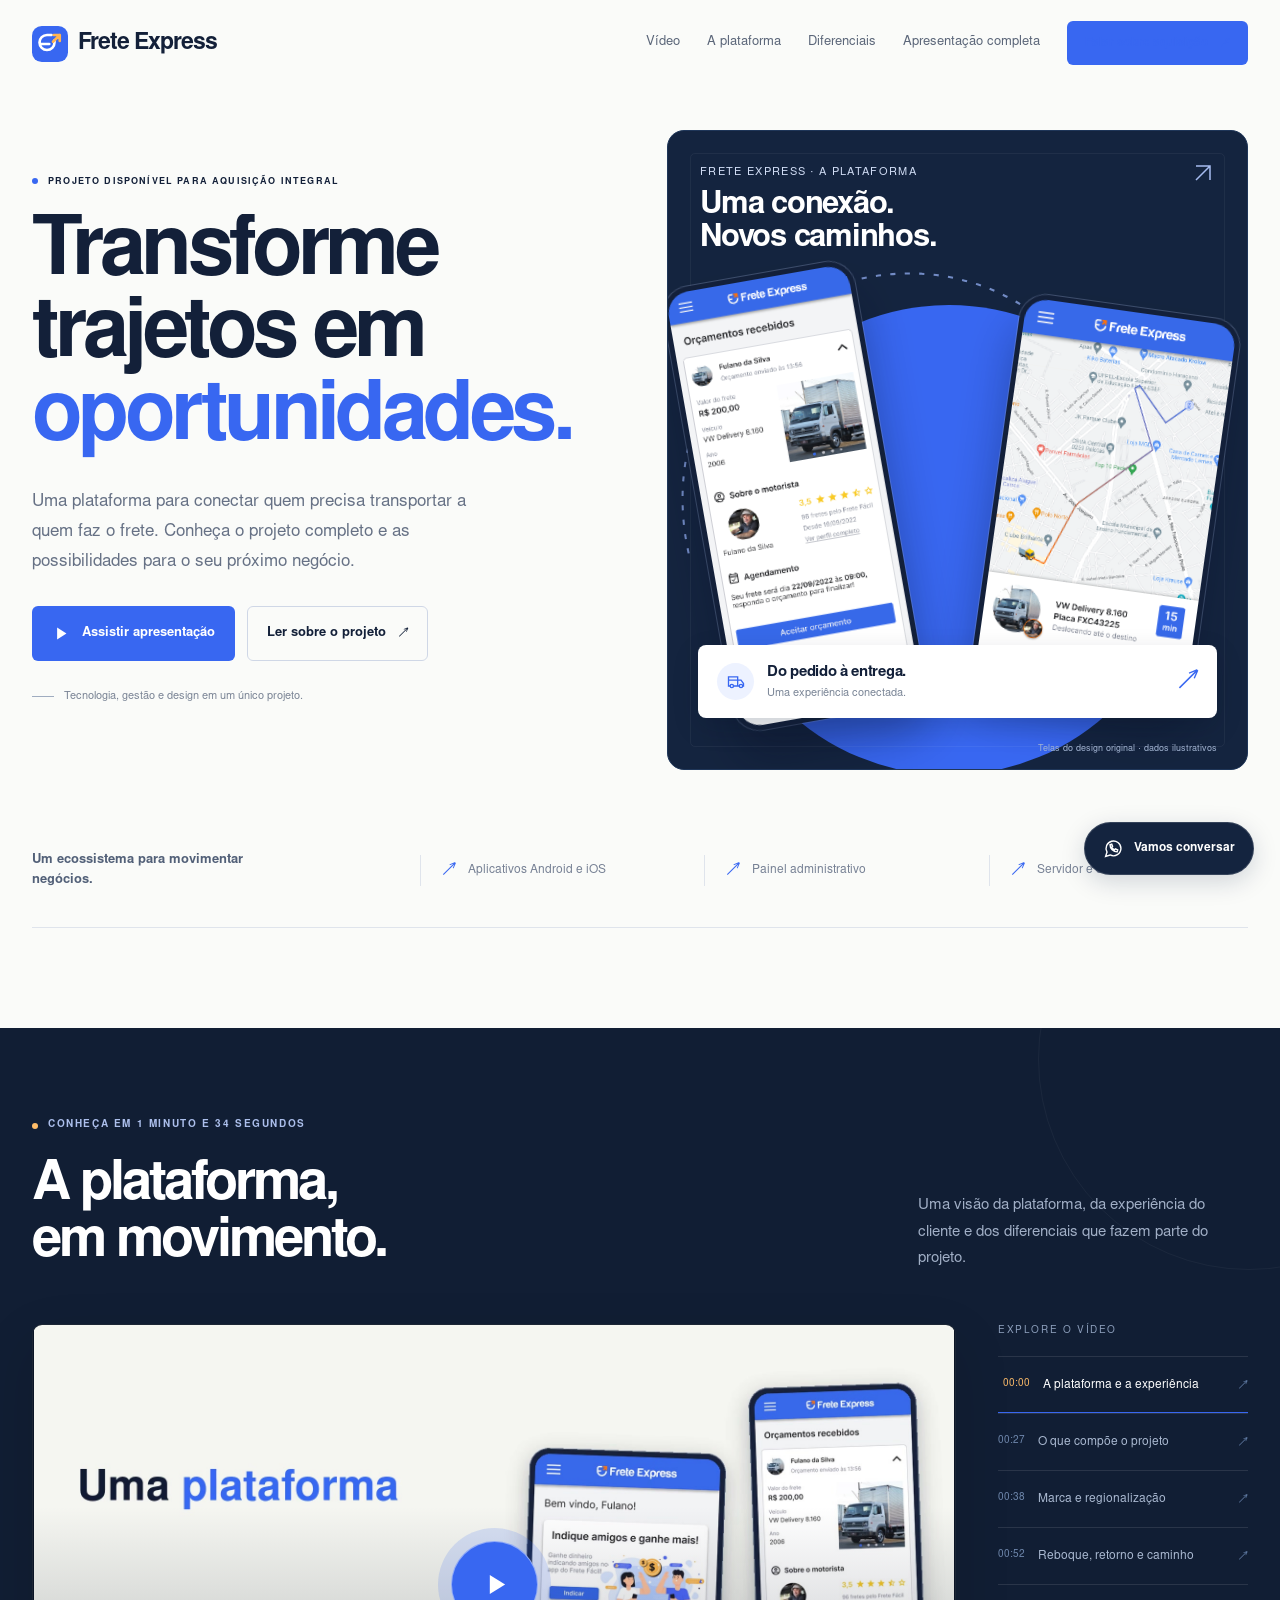
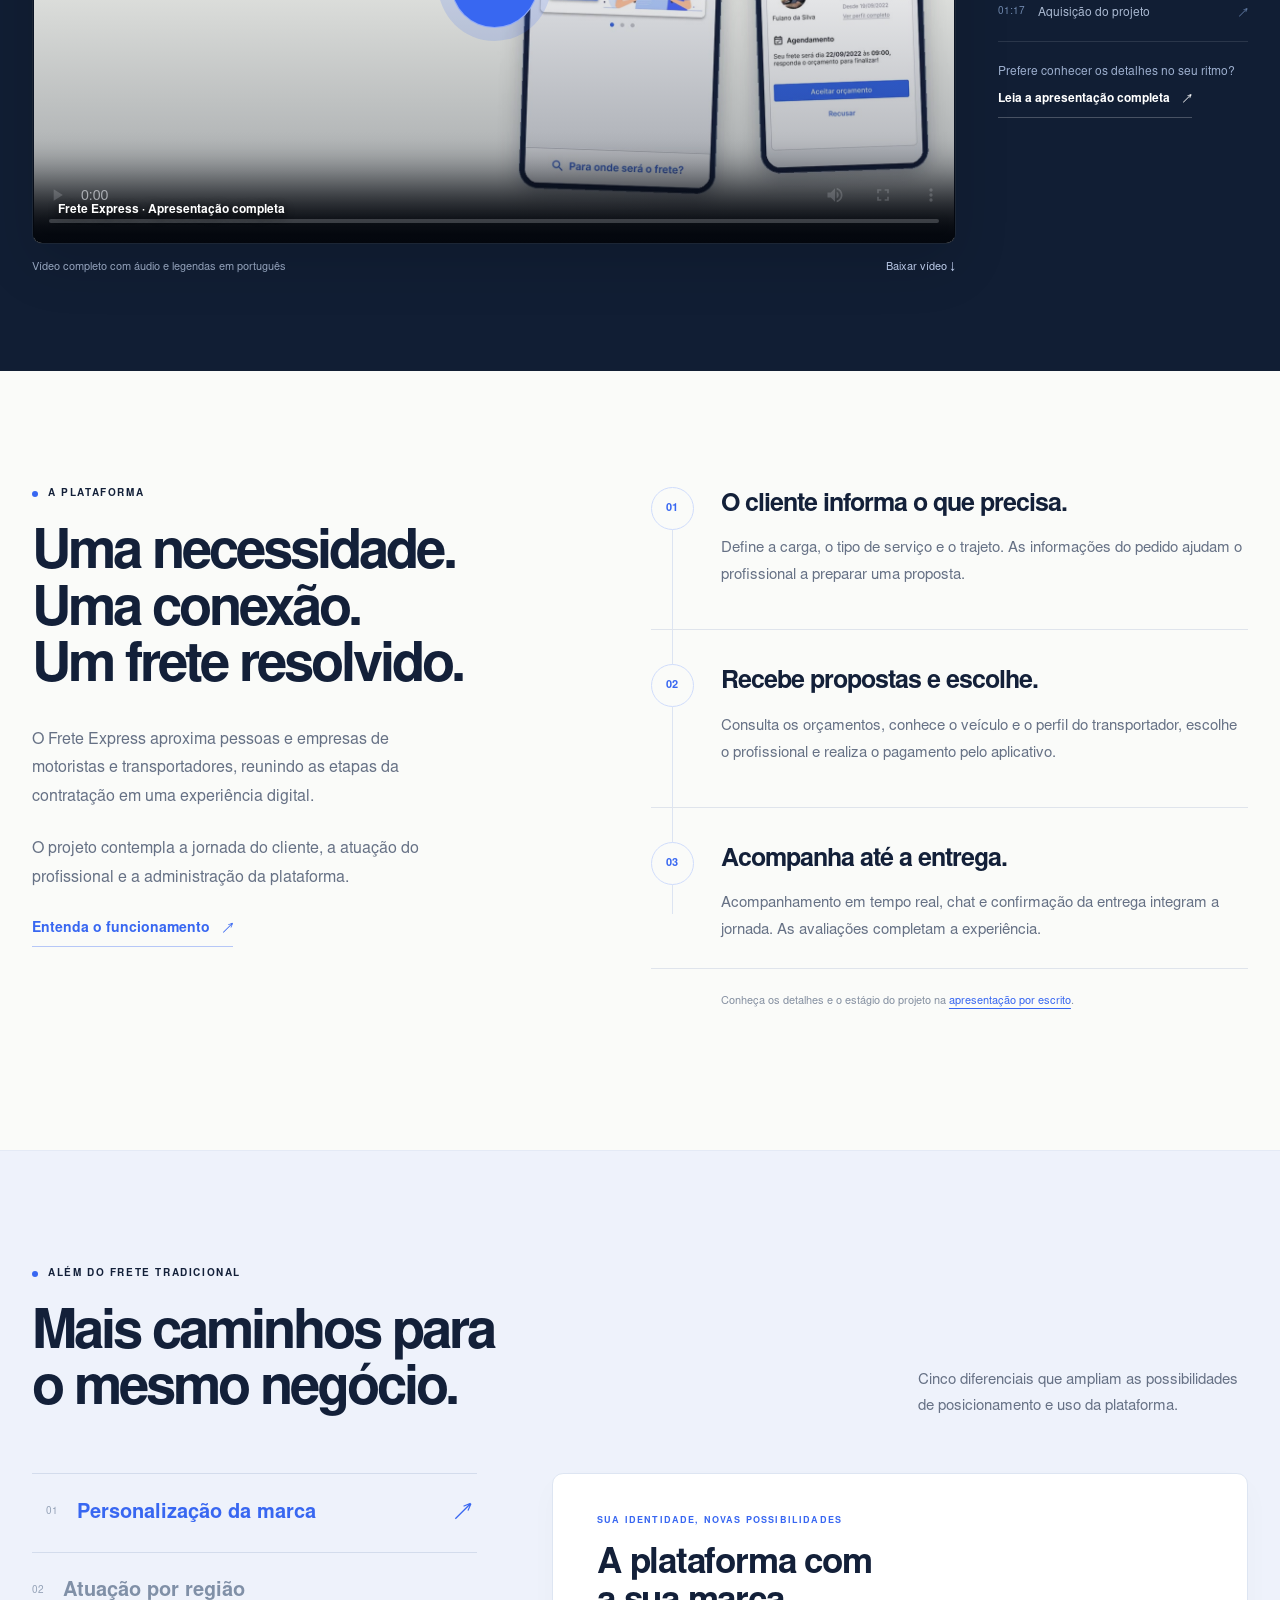
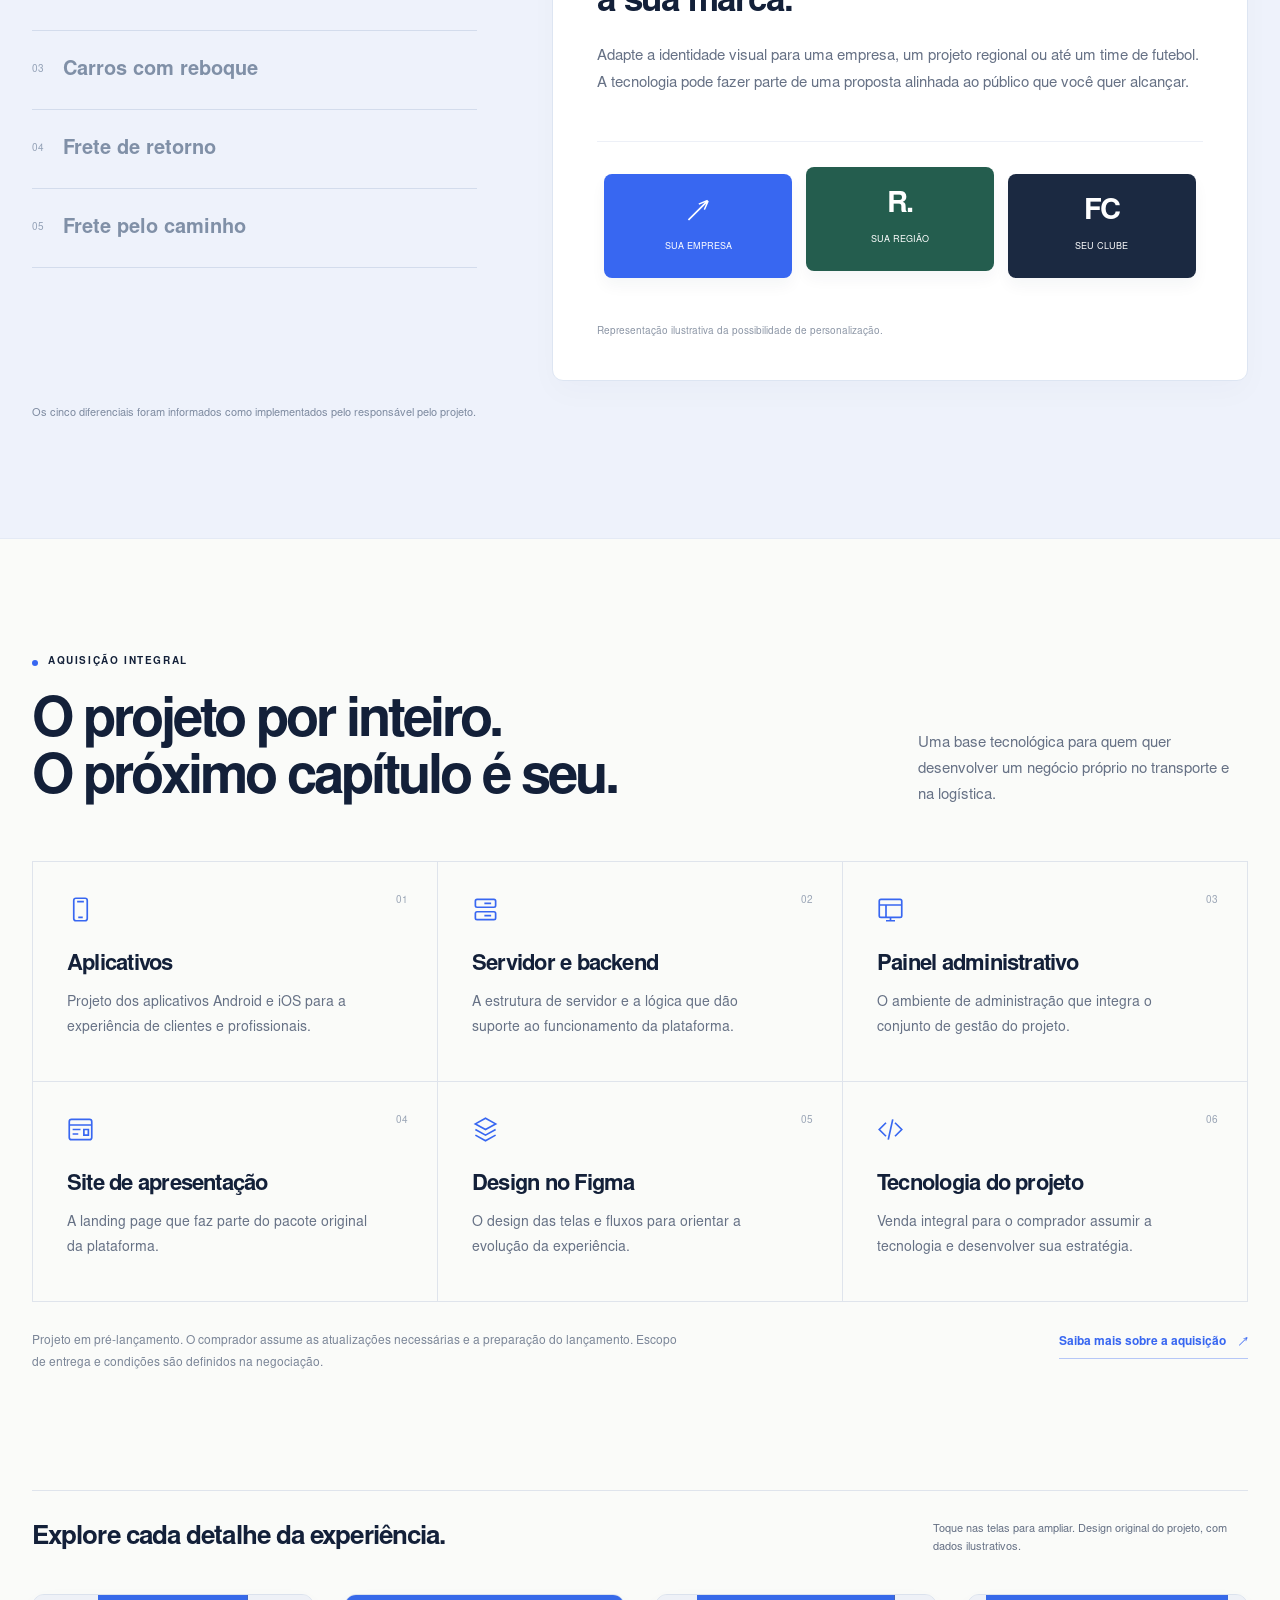
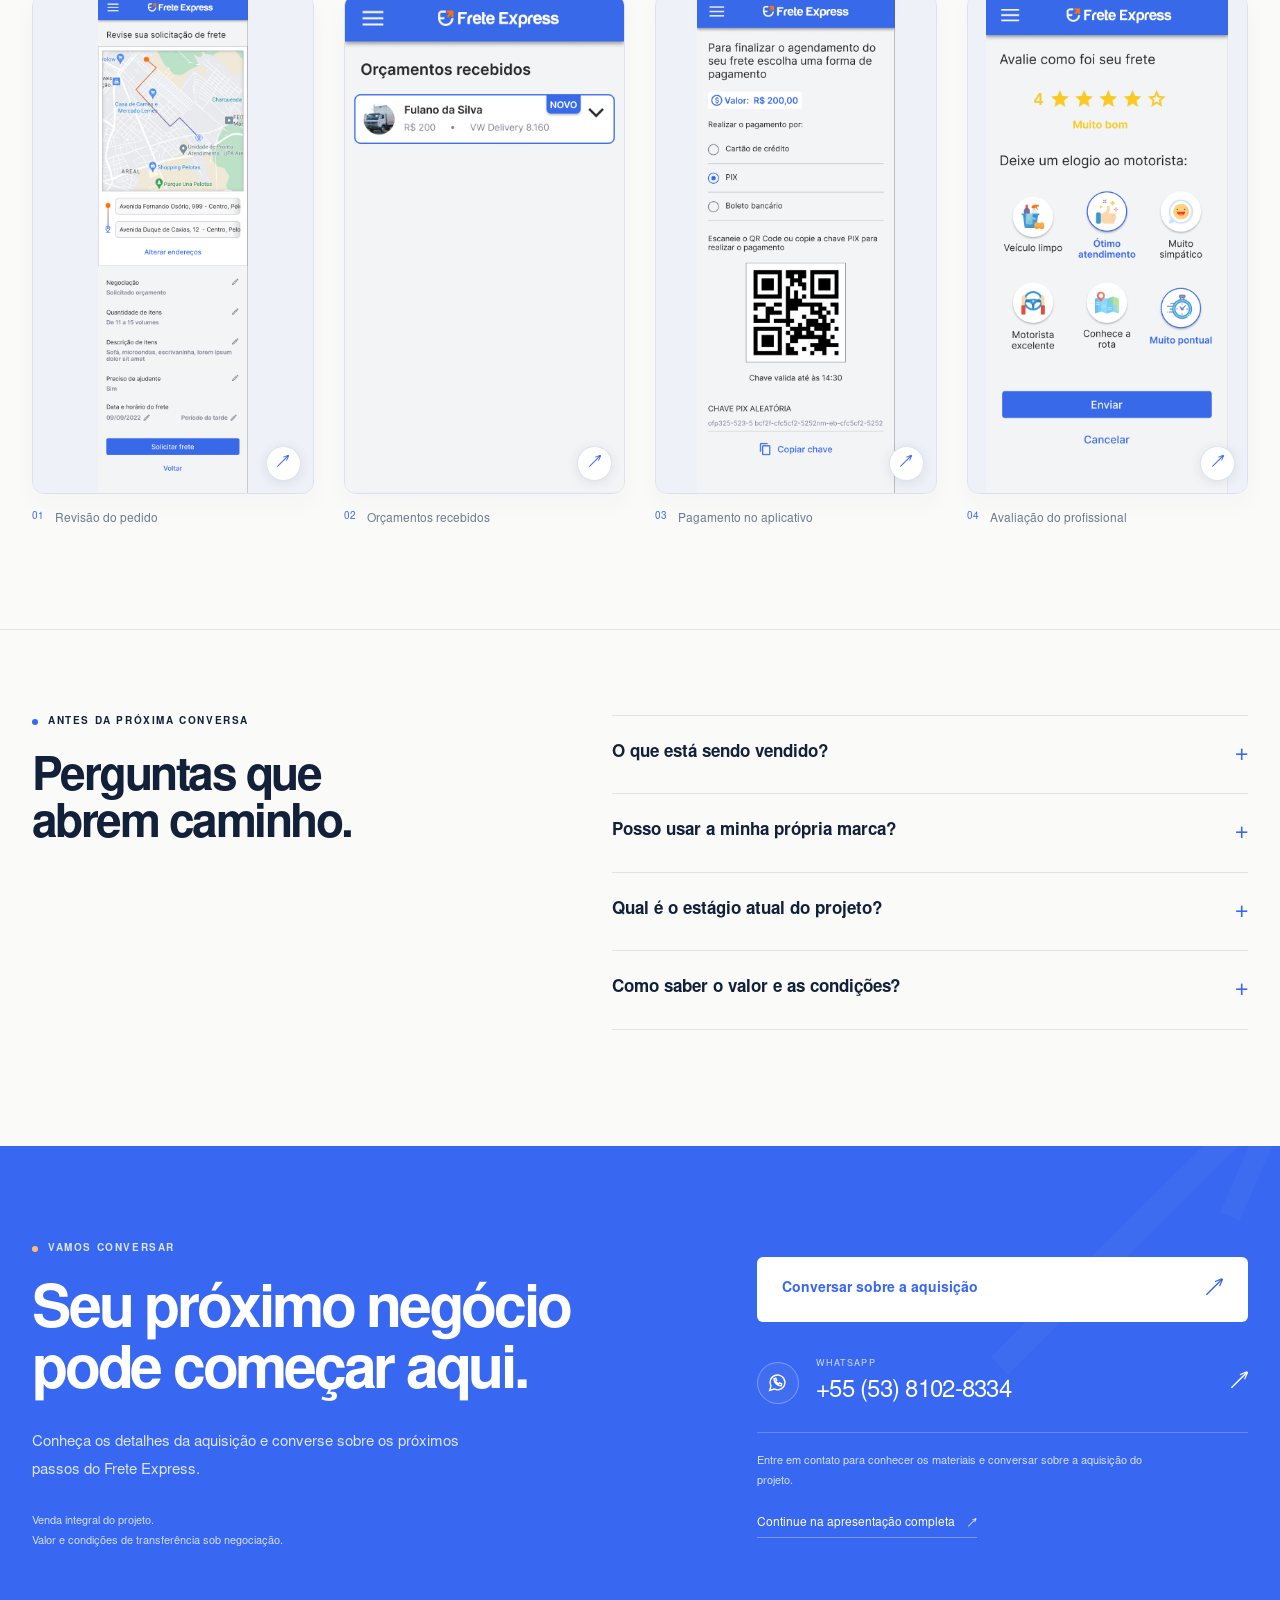
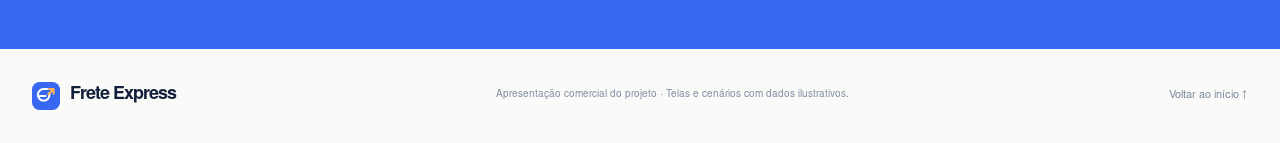
==== commit 89bc34e8: "Refine Frete Express design, add motion and activate commercial WhatsApp" ====
--- a/public/index.html
+++ b/public/index.html
@@ -17,8 +17,9 @@
   <link rel="stylesheet" href="./styles.css">
   <script src="./app.js" defer></script>
 </head>
-<body>
+<body data-page="home">
 <a class="skip-link" href="#conteudo">Ir para o conteúdo</a>
+<div class="reading-progress" aria-hidden="true"></div>
 <header class="site-header">
   <div class="container header-inner">
     <a class="brand" href="./" aria-label="Frete Express, início"><img src="./assets/brand.svg" width="35" height="35" alt=""><span class="brand-name">Frete Express</span></a>
@@ -34,7 +35,7 @@
       <div class="hero-grid">
         <div class="hero-copy">
           <p class="eyebrow">Projeto disponível para aquisição integral</p>
-          <h1 id="hero-title">Transforme trajetos<br>em <span class="blue">oportunidades.</span></h1>
+          <h1 id="hero-title" aria-label="Transforme trajetos em oportunidades."><span class="hero-line"><span>Transforme</span></span><span class="hero-line"><span>trajetos em</span></span><span class="hero-line blue"><span>oportunidades.</span></span></h1>
           <p>Uma plataforma para conectar quem precisa transportar a quem faz o frete. Conheça o projeto completo e as possibilidades para o seu próximo negócio.</p>
           <div class="hero-actions">
             <a class="btn btn-primary" href="#apresentacao" data-watch><svg viewBox="0 0 20 20" fill="currentColor" aria-hidden="true"><path d="m6 3 11 7L6 17V3Z"/></svg>Assistir apresentação</a>
@@ -43,6 +44,7 @@
           <div class="hero-note">Tecnologia, gestão e design em um único projeto.</div>
         </div>
         <div class="hero-art" aria-label="Telas originais do design do Frete Express">
+          <div class="scene-label"><span>Frete Express · a plataforma</span><svg viewBox="0 0 24 24" fill="none" stroke="currentColor" stroke-width="1.5" aria-hidden="true"><path d="M5 19 19 5M5 5h14v14"/></svg></div><p class="scene-subtitle">Uma conexão.<br>Novos caminhos.</p>
           <div class="art-backdrop"></div>
           <svg class="art-route" viewBox="0 0 560 600" fill="none" aria-hidden="true"><path d="M20 400C-20 220 150 90 300 140s250 300 130 380-130-60-310-15" stroke="#a9bff8" stroke-width="2"/><circle cx="51" cy="260" r="8" fill="#3867f1" stroke="#fafbf9" stroke-width="5"/><circle cx="472" cy="432" r="9" fill="#ffb452" stroke="#fafbf9" stroke-width="5"/></svg>
           <div class="phone phone-back"><img src="./assets/06-cliente-detalhe-do-orcamento.png" width="301" height="720" alt="Design da tela com detalhes do orçamento, veículo e profissional"></div>
@@ -57,7 +59,7 @@
 
   <section class="section video-section" id="apresentacao" aria-labelledby="video-title">
     <div class="container">
-      <div class="section-heading"><div><p class="eyebrow light">Conheça em 1 minuto e 34 segundos</p><h2 id="video-title">Dê o play.<br>Veja as possibilidades.</h2></div><p>Uma visão da plataforma, da experiência do cliente e dos diferenciais que fazem parte do projeto.</p></div>
+      <div class="section-heading"><div><p class="eyebrow light">Conheça em 1 minuto e 34 segundos</p><h2 id="video-title">A plataforma,<br>em movimento.</h2></div><p>Uma visão da plataforma, da experiência do cliente e dos diferenciais que fazem parte do projeto.</p></div>
       <div class="video-grid">
         <div>
           <div class="video-shell">
@@ -138,12 +140,12 @@
   </section>
 
   <section class="screens-section" aria-labelledby="screens-title"><div class="container">
-    <div class="screens-top"><h3 id="screens-title">Uma visão de perto da experiência.</h3><p>Telas originais do design no Figma. Dados exibidos são exemplos.</p></div>
+    <div class="screens-top"><h3 id="screens-title">Explore cada detalhe da experiência.</h3><p>Toque nas telas para ampliar. Design original do projeto, com dados ilustrativos.</p></div>
     <div class="screens">
-      <figure class="screen-example"><div class="screen-viewport"><img src="./assets/04-cliente-revisao-do-pedido.png" loading="lazy" width="216" height="720" alt="Design da revisão do pedido com endereços e itens do frete"></div><figcaption><span>01</span>Revisão do pedido</figcaption></figure>
-      <figure class="screen-example"><div class="screen-viewport"><img src="./assets/05-cliente-orcamentos-recebidos.png" loading="lazy" width="360" height="640" alt="Design da lista de orçamentos enviados pelos transportadores"></div><figcaption><span>02</span>Orçamentos recebidos</figcaption></figure>
-      <figure class="screen-example"><div class="screen-viewport"><img src="./assets/07-cliente-pagamento-pix.png" loading="lazy" width="286" height="720" alt="Design da tela de pagamento por Pix"></div><figcaption><span>03</span>Pagamento no aplicativo</figcaption></figure>
-      <figure class="screen-example"><div class="screen-viewport"><img src="./assets/09-avaliacao-do-freteiro.png" loading="lazy" width="349" height="720" alt="Design da avaliação do transportador após o serviço"></div><figcaption><span>04</span>Avaliação do profissional</figcaption></figure>
+      <figure class="screen-example"><a class="screen-button" href="./assets/04-cliente-revisao-do-pedido.png" data-preview data-caption="Revisão do pedido" target="_blank" rel="noopener noreferrer" aria-label="Ampliar tela: Revisão do pedido" aria-haspopup="dialog"><div class="screen-viewport"><img src="./assets/04-cliente-revisao-do-pedido.png" loading="lazy" width="216" height="720" alt="Design da revisão do pedido com endereços e itens do frete"></div><span class="screen-open" aria-hidden="true">↗</span></a><figcaption><span>01</span>Revisão do pedido</figcaption></figure>
+      <figure class="screen-example"><a class="screen-button" href="./assets/05-cliente-orcamentos-recebidos.png" data-preview data-caption="Orçamentos recebidos" target="_blank" rel="noopener noreferrer" aria-label="Ampliar tela: Orçamentos recebidos" aria-haspopup="dialog"><div class="screen-viewport"><img src="./assets/05-cliente-orcamentos-recebidos.png" loading="lazy" width="360" height="640" alt="Design da lista de orçamentos enviados pelos transportadores"></div><span class="screen-open" aria-hidden="true">↗</span></a><figcaption><span>02</span>Orçamentos recebidos</figcaption></figure>
+      <figure class="screen-example"><a class="screen-button" href="./assets/07-cliente-pagamento-pix.png" data-preview data-caption="Pagamento no aplicativo" target="_blank" rel="noopener noreferrer" aria-label="Ampliar tela: Pagamento no aplicativo" aria-haspopup="dialog"><div class="screen-viewport"><img src="./assets/07-cliente-pagamento-pix.png" loading="lazy" width="286" height="720" alt="Design da tela de pagamento por Pix"></div><span class="screen-open" aria-hidden="true">↗</span></a><figcaption><span>03</span>Pagamento no aplicativo</figcaption></figure>
+      <figure class="screen-example"><a class="screen-button" href="./assets/09-avaliacao-do-freteiro.png" data-preview data-caption="Avaliação do profissional" target="_blank" rel="noopener noreferrer" aria-label="Ampliar tela: Avaliação do profissional" aria-haspopup="dialog"><div class="screen-viewport"><img src="./assets/09-avaliacao-do-freteiro.png" loading="lazy" width="349" height="720" alt="Design da avaliação do transportador após o serviço"></div><span class="screen-open" aria-hidden="true">↗</span></a><figcaption><span>04</span>Avaliação do profissional</figcaption></figure>
     </div>
   </div></section>
 
@@ -160,13 +162,20 @@
   <section class="contact-section" id="contato" aria-labelledby="contact-title"><div class="container contact-grid">
     <div class="contact-copy"><p class="eyebrow">Vamos conversar</p><h2 id="contact-title">Seu próximo negócio<br>pode começar aqui.</h2><p>Conheça os detalhes da aquisição e converse sobre os próximos passos do Frete Express.</p><p class="contact-note">Venda integral do projeto.<br>Valor e condições de transferência sob negociação.</p></div>
     <div class="contact-methods" data-contact-container>
-      <div class="contact-method pending" data-contact="whatsapp"><span class="contact-icon"><svg viewBox="0 0 24 24" fill="none" stroke="currentColor" stroke-width="1.6" aria-hidden="true"><path d="M20.5 11.8a8.5 8.5 0 0 1-12.4 7.6L3 21l1.6-4.9a8.5 8.5 0 1 1 15.9-4.3Z"/><path d="M8 7.8c0 4.4 3.8 8 8.2 8l.6-2.1-2.6-1.2-1 1c-1.7-.8-2.4-1.5-3.2-3.1l1-1L10 7l-2 .8Z"/></svg></span><div class="contact-meta"><small>WHATSAPP</small><strong data-contact-value>Contato em atualização</strong></div><span class="out-arrow" aria-hidden="true" hidden>↗</span></div>
-      <div class="contact-method pending" data-contact="email"><span class="contact-icon"><svg viewBox="0 0 24 24" fill="none" stroke="currentColor" stroke-width="1.6" aria-hidden="true"><rect x="2" y="4" width="20" height="16" rx="2"/><path d="m3 6 9 7 9-7"/></svg></span><div class="contact-meta"><small>E-MAIL COMERCIAL</small><strong data-contact-value>Contato em atualização</strong></div><span class="out-arrow" aria-hidden="true" hidden>↗</span></div>
-      <p class="contact-status" data-contact-status>Os canais comerciais serão disponibilizados nesta página em breve.</p>
+      <a class="btn btn-white contact-action" href="https://wa.me/555381028334?text=Ol%C3%A1%21%20Conheci%20a%20apresenta%C3%A7%C3%A3o%20do%20Frete%20Express%20e%20gostaria%20de%20conversar%20sobre%20a%20aquisi%C3%A7%C3%A3o%20integral%20do%20projeto." data-whatsapp-link target="_blank" rel="noopener noreferrer">Conversar sobre a aquisição <span aria-hidden="true">↗</span></a>
+      <div class="contact-method" data-contact="whatsapp"><span class="contact-icon"><svg viewBox="0 0 24 24" fill="none" stroke="currentColor" stroke-width="1.6" aria-hidden="true"><path d="M20.5 11.8a8.5 8.5 0 0 1-12.4 7.6L3 21l1.6-4.9a8.5 8.5 0 1 1 15.9-4.3Z"/><path d="M8 7.8c0 4.4 3.8 8 8.2 8l.6-2.1-2.6-1.2-1 1c-1.7-.8-2.4-1.5-3.2-3.1l1-1L10 7l-2 .8Z"/></svg></span><div class="contact-meta"><small>WHATSAPP</small><strong data-contact-value><a href="https://wa.me/555381028334?text=Ol%C3%A1%21%20Conheci%20a%20apresenta%C3%A7%C3%A3o%20do%20Frete%20Express%20e%20gostaria%20de%20conversar%20sobre%20a%20aquisi%C3%A7%C3%A3o%20integral%20do%20projeto." data-whatsapp-link target="_blank" rel="noopener noreferrer">+55 (53) 8102-8334</a></strong></div><span class="out-arrow" aria-hidden="true">↗</span></div>
+      <div class="contact-method pending" data-contact="email" hidden><span class="contact-icon"><svg viewBox="0 0 24 24" fill="none" stroke="currentColor" stroke-width="1.6" aria-hidden="true"><rect x="2" y="4" width="20" height="16" rx="2"/><path d="m3 6 9 7 9-7"/></svg></span><div class="contact-meta"><small>E-MAIL COMERCIAL</small><strong data-contact-value>Contato em atualização</strong></div><span class="out-arrow" aria-hidden="true" hidden>↗</span></div>
+      <p class="contact-status" data-contact-status>Fale diretamente com o responsável para conhecer os materiais e as condições de aquisição.</p>
       <a class="contact-download" href="./apresentacao.html">Continue na apresentação completa <span aria-hidden="true">↗</span></a>
     </div>
   </div></section>
 </main>
+<dialog class="screen-dialog" id="screen-dialog" aria-labelledby="screen-dialog-title">
+  <div class="dialog-bar"><h2 id="screen-dialog-title">Telas do projeto</h2><form method="dialog"><button class="dialog-close" aria-label="Fechar visualização" title="Fechar">×</button></form></div>
+  <div class="dialog-image-wrap"><img id="screen-dialog-image" alt="Tela original do design do Frete Express"></div>
+  <div class="dialog-footer"><span>Design original · dados ilustrativos</span><div class="dialog-nav"><button type="button" data-screen-prev aria-label="Tela anterior">←</button><button type="button" data-screen-next aria-label="Próxima tela">→</button></div></div>
+</dialog>
+<a class="floating-contact" href="https://wa.me/555381028334?text=Ol%C3%A1%21%20Conheci%20a%20apresenta%C3%A7%C3%A3o%20do%20Frete%20Express%20e%20gostaria%20de%20conversar%20sobre%20a%20aquisi%C3%A7%C3%A3o%20integral%20do%20projeto." data-whatsapp-link target="_blank" rel="noopener noreferrer" aria-label="Conversar sobre a aquisição do Frete Express no WhatsApp"><svg viewBox="0 0 24 24" fill="none" stroke="currentColor" stroke-width="1.6" aria-hidden="true"><path d="M20.5 11.8a8.5 8.5 0 0 1-12.4 7.6L3 21l1.6-4.9a8.5 8.5 0 1 1 15.9-4.3Z"/><path d="M8 7.8c0 4.4 3.8 8 8.2 8l.6-2.1-2.6-1.2-1 1c-1.7-.8-2.4-1.5-3.2-3.1l1-1L10 7l-2 .8Z"/></svg><span>Vamos conversar</span></a>
 <footer class="site-footer"><div class="container footer-inner"><a class="brand" href="./"><img src="./assets/brand.svg" alt="" width="28" height="28"><span class="brand-name">Frete Express</span></a><p>Apresentação comercial do projeto · Telas e cenários com dados ilustrativos.</p><a href="#conteudo">Voltar ao início ↑</a></div></footer>
 </body>
 </html>
--- a/public/styles.css
+++ b/public/styles.css
@@ -1,22 +1,49 @@
 @font-face{font-family:Nimbus;src:url('./assets/NimbusSans-Regular.otf') format('opentype');font-weight:400;font-display:swap}
 @font-face{font-family:Nimbus;src:url('./assets/NimbusSans-Bold.otf') format('opentype');font-weight:700;font-display:swap}
-:root{--blue:#3867f1;--blue-dark:#2453d8;--ink:#142139;--muted:#626c7c;--line:#dce1e8;--paper:#fafbf9;--tint:#eef2fb;--orange:#ffb452;--width:1200px}
-*{box-sizing:border-box}html{scroll-behavior:smooth;scroll-padding-top:100px}body{margin:0;color:var(--ink);background:var(--paper);font-family:Nimbus,Arial,sans-serif;font-size:17px;line-height:1.5;-webkit-font-smoothing:antialiased}button,input{font:inherit}a{color:inherit;text-decoration:none}button{cursor:pointer}button,a{-webkit-tap-highlight-color:transparent}img,video{max-width:100%;display:block}svg{display:block}button:focus-visible,a:focus-visible,summary:focus-visible,video:focus-visible{outline:3px solid var(--blue);outline-offset:5px}::selection{background:#d8e2ff}.container{max-width:var(--width);padding-inline:28px;margin-inline:auto}.section{padding-block:108px;scroll-margin-top:85px}.eyebrow{display:flex;align-items:center;gap:10px;font-size:12px;font-weight:700;letter-spacing:.14em;text-transform:uppercase;margin:0 0 22px}.eyebrow:before{content:'';width:7px;height:7px;border-radius:50%;background:var(--blue);flex:none}.eyebrow.light{color:#b8cbff}.eyebrow.light:before{background:var(--orange)}h1,h2,h3,p{margin-top:0}h1,h2,h3{font-weight:700;line-height:1.04;letter-spacing:-.045em}h1{font-size:clamp(46px,5.35vw,76px)}h2{font-size:clamp(36px,4vw,54px);margin-bottom:24px}h3{font-size:25px;line-height:1.16}p{margin-bottom:20px}.muted{color:var(--muted)}.blue{color:var(--blue)}.small{font-size:13px;line-height:1.5}.section-heading{display:flex;justify-content:space-between;align-items:flex-end;gap:70px;margin-bottom:48px}.section-heading h2{margin:0;max-width:610px}.section-heading>p{color:var(--muted);max-width:330px;margin:0;font-size:16px}.btn{display:inline-flex;align-items:center;justify-content:center;gap:13px;padding:16px 22px;font-size:15px;font-weight:700;line-height:1.2;border-radius:7px;min-height:52px;border:1px solid transparent;transition:background .2s,transform .2s}.btn:hover{transform:translateY(-2px)}.btn-primary{background:var(--blue);color:white}.btn-primary:hover{background:var(--blue-dark)}.btn-white{background:white;color:var(--ink)}.btn-outline{border-color:var(--line);background:transparent}.btn-outline:hover{background:#fff}.btn-light{background:#ffffff12;border-color:#ffffff36;color:white}.btn svg{width:19px;height:19px;flex:none}.arrow-link{display:inline-flex;gap:12px;align-items:center;font-size:15px;font-weight:700;color:var(--blue);border-bottom:1px solid #bdcdfb;padding-bottom:5px}.arrow-link:hover{border-color:var(--blue)}.arrow-link span{transition:transform .2s}.arrow-link:hover span{transform:translateX(4px)}
-.skip-link{position:fixed;top:-100px;left:12px;z-index:50;background:var(--ink);color:white;padding:12px}.skip-link:focus{top:12px}.site-header{height:88px;position:sticky;top:0;z-index:20;background:#fafbf9f5;border-bottom:1px solid #e6e9ee;backdrop-filter:blur(12px)}.header-inner{height:100%;display:flex;align-items:center;justify-content:space-between;gap:25px}.brand{display:inline-flex;align-items:center;gap:10px;flex:none}.brand img{width:35px;height:35px}.brand-name{font-size:22px;font-weight:700;letter-spacing:-1px}.nav{display:flex;align-items:center;gap:27px;font-size:14px}.nav a:not(.btn){padding:10px 0;color:#556174}.nav a:hover{color:var(--blue)}.nav .btn{min-height:42px;padding:12px 16px;font-size:13px}.menu-button{display:none;border:1px solid var(--line);border-radius:6px;background:transparent;width:42px;height:42px;align-items:center;justify-content:center}.menu-button svg{width:22px;height:22px}
-.hero{overflow:hidden;position:relative;padding-top:70px;padding-bottom:0}.hero-grid{display:grid;grid-template-columns:1fr 1fr;min-height:600px;gap:28px;align-items:center}.hero-copy{position:relative;z-index:2;padding-bottom:46px}.hero h1{margin-bottom:25px}.hero-copy>p:not(.eyebrow){max-width:470px;color:var(--muted);font-size:18px;line-height:1.6}.hero-actions{display:flex;gap:12px;flex-wrap:wrap;margin-top:30px}.hero-note{display:flex;align-items:center;gap:9px;margin-top:25px;color:#727b89;font-size:12px}.hero-note:before{content:'';width:14px;height:1px;background:#a8b0bc}.hero-art{position:relative;align-self:stretch;min-height:600px;isolation:isolate}.art-backdrop{position:absolute;left:6%;top:4%;height:82%;width:95%;background:#e9eefb;border-radius:50% 50% 6% 45%;z-index:-2}.art-route{position:absolute;width:116%;height:100%;left:-7%;top:0;z-index:-1}.art-route path{stroke-dasharray:6 8;animation:route-flow 30s linear infinite}.phone{background:#15223a;border:5px solid #15223a;border-radius:31px;box-shadow:0 28px 48px #192d5720,0 3px 7px #16274918;overflow:hidden;width:237px;position:absolute}.phone img{width:100%;height:auto;border-radius:25px}.phone-back{left:1%;top:105px;transform:rotate(-9deg);width:222px}.phone-front{right:1%;top:20px;transform:rotate(7deg)}.art-tag{position:absolute;bottom:59px;left:19%;background:#fff;border:1px solid var(--line);padding:16px 21px;border-radius:10px;box-shadow:0 12px 25px #2335660b;display:flex;gap:13px;align-items:center;font-size:13px;line-height:1.3}.art-tag .icon{width:37px;height:37px;border-radius:50%;background:#e8efff;display:grid;place-items:center;color:var(--blue)}.art-tag svg{width:20px;height:20px}.art-tag b{display:block;font-size:15px;margin-bottom:3px}.art-caption{position:absolute;bottom:10px;right:0;font-size:11px;color:#7c8595}.scope-strip{display:flex;justify-content:space-between;gap:18px;padding:28px 0;border-top:1px solid var(--line);font-size:13px;color:#5a6576}.scope-strip b{color:var(--ink);font-size:14px}.scope-strip span{display:flex;align-items:center;gap:8px}.scope-strip span:before{content:'';height:4px;width:4px;border-radius:50%;background:#9aa9c2}
-.video-section{background:#15223a;color:#fff;position:relative}.video-section .section-heading>p{color:#aab7cc}.video-grid{display:grid;grid-template-columns:1fr 265px;gap:32px;align-items:start}.video-shell{position:relative;aspect-ratio:16/9;background:#0d1626;border-radius:12px;overflow:hidden;box-shadow:0 14px 45px #0002}.video-shell video{width:100%;height:100%;background:#0d1626;object-fit:contain}.video-launch{position:absolute;inset:0;border:0;background:linear-gradient(0deg,#0b142344,transparent 65%);color:#fff;display:grid;place-items:center}.play-circle{width:84px;height:84px;display:grid;place-items:center;background:var(--blue);border:5px solid #ffffff3d;box-shadow:0 9px 34px #0003;border-radius:50%;transition:transform .2s}.video-launch:hover .play-circle{transform:scale(1.08)}.play-circle svg{width:27px;height:27px;transform:translateX(3px)}.video-launch-label{position:absolute;bottom:24px;left:26px;font-size:13px;font-weight:700;text-shadow:0 1px 8px #000}.video-caption{display:flex;justify-content:space-between;gap:20px;color:#a6b3c8;font-size:12px;margin-top:15px}.chapters-label{font-size:11px;letter-spacing:.13em;color:#8c9db9;text-transform:uppercase;margin:0 0 15px}.chapters{display:grid;gap:0}.chapter{background:transparent;border:0;border-top:1px solid #ffffff1a;color:#c4cede;display:flex;text-align:left;gap:14px;align-items:center;padding:17px 0;font-size:13px;line-height:1.4}.chapter:hover,.chapter.active{color:#fff}.chapter.active .time{color:var(--orange)}.chapter .time{font-size:11px;color:#8094b8;font-variant-numeric:tabular-nums;flex:none}.chapter .chapter-arrow{margin-left:auto;color:#7189b0}.read-prompt{padding-top:20px;margin-top:6px;border-top:1px solid #ffffff1a;font-size:13px;color:#b6c2d6}.read-prompt .arrow-link{color:#fff;border-bottom-color:#ffffff42;font-size:13px;margin-top:4px}.video-message{font-size:13px;color:#ffcf8a;margin-top:12px;min-height:0}.video-message:empty{display:none}[hidden]{display:none!important}
-.overview{display:grid;grid-template-columns:.85fr 1.15fr;gap:90px;align-items:start}.overview-copy{position:sticky;top:125px}.overview-copy p{color:var(--muted)}.steps{border-top:1px solid var(--line)}.step{display:grid;grid-template-columns:48px 1fr;gap:12px;padding:30px 0;border-bottom:1px solid var(--line)}.step-number{color:var(--blue);font-size:14px;font-weight:700;padding-top:4px}.step h3{font-size:23px;margin-bottom:11px}.step p{font-size:15px;color:var(--muted);line-height:1.7;margin-bottom:0}.platform-note{font-size:12px;color:#7c8595;margin-top:20px}
-.features-section{background:#eef2fb;border-block:1px solid #e1e7f3}.features-layout{display:grid;grid-template-columns:.82fr 1.18fr;gap:65px}.feature-tabs{display:grid;align-content:start}.feature-tab{background:transparent;border:0;border-bottom:1px solid #d4ddec;text-align:left;padding:20px 16px 20px 0;display:flex;gap:15px;align-items:center;color:#758197;font-size:18px;font-weight:700;line-height:1.3;transition:color .2s,padding .2s}.feature-tab:first-child{border-top:1px solid #d4ddec}.feature-tab>span:first-child{font-size:11px;font-weight:400;letter-spacing:0;color:#8796af}.feature-tab .tab-arrow{margin-left:auto;font-size:22px;opacity:0;transition:opacity .2s}.feature-tab[aria-selected=true]{color:var(--blue);padding-left:15px}.feature-tab[aria-selected=true] .tab-arrow{opacity:1}.feature-panel{min-height:470px;border-radius:13px;background:white;padding:36px 40px;border:1px solid #e0e6f0;display:flex;flex-direction:column}.feature-panel .panel-kicker{font-size:11px;color:var(--blue);letter-spacing:.12em;text-transform:uppercase;margin-bottom:13px}.feature-panel h3{font-size:32px;margin-bottom:15px;max-width:420px}.feature-panel>p{font-size:16px;color:var(--muted);line-height:1.65;min-height:75px;margin-bottom:5px}.feature-visual{position:relative;margin-top:auto;min-height:178px;border-top:1px solid #eef1f5;padding-top:22px}.feature-visual svg{width:100%;height:153px}.visual-caption{margin:2px 0 0;font-size:10px;color:#8791a1}.personalization-cards{display:flex;align-items:center;justify-content:center;gap:12px;padding-top:12px}.identity-card{border-radius:10px;min-width:100px;width:31%;height:100px;background:#3867f1;color:#fff;display:flex;flex-direction:column;justify-content:center;align-items:center;gap:12px;font-size:10px;box-shadow:0 9px 20px #13295210}.identity-card:nth-child(2){background:#1d6a52;transform:translateY(-7px)}.identity-card:nth-child(3){background:#19243a}.identity-mark{font-size:27px;font-weight:700;line-height:1}.features-footnote{font-size:12px;color:#7a879a;margin-top:20px;margin-bottom:0}
-.package-grid{display:grid;grid-template-columns:repeat(3,1fr);border-top:1px solid var(--line);border-left:1px solid var(--line);margin-top:45px}.package-item{padding:30px;border-right:1px solid var(--line);border-bottom:1px solid var(--line);min-height:180px}.package-item svg{width:25px;height:25px;color:var(--blue);margin-bottom:22px}.package-item h3{font-size:21px;margin-bottom:10px}.package-item p{font-size:14px;line-height:1.6;color:var(--muted);margin:0}.acquisition-info{display:flex;justify-content:space-between;gap:30px;padding-top:27px;align-items:center}.acquisition-info p{font-size:13px;color:var(--muted);max-width:630px;margin:0}.acquisition-info .arrow-link{flex:none}
-.screens-section{padding-block:0 100px}.screens-top{display:flex;align-items:center;justify-content:space-between;gap:20px;border-top:1px solid var(--line);padding-top:27px}.screens-top h3{font-size:23px;margin:0}.screens-top p{font-size:12px;color:var(--muted);margin:0}.screens{display:grid;grid-template-columns:repeat(4,1fr);gap:26px;margin-top:33px}.screen-example{margin:0;min-width:0}.screen-viewport{border-radius:13px;overflow:hidden;border:1px solid #d9e0ec;background:#f0f2f6;box-shadow:0 7px 18px #1f304c08}.screen-viewport img{width:100%;height:auto}.screen-example figcaption{font-size:12px;color:#6a7689;display:flex;align-items:center;gap:9px;margin-top:13px}.screen-example figcaption span{color:var(--blue);font-size:10px}
-.faq-section{border-top:1px solid var(--line);padding-top:80px}.faq-layout{display:grid;grid-template-columns:.75fr 1.25fr;gap:100px}.faq-layout h2{font-size:39px}.faq-list{border-top:1px solid var(--line)}details{border-bottom:1px solid var(--line);padding:24px 0}summary{cursor:pointer;font-size:17px;font-weight:700;list-style:none;display:flex;justify-content:space-between;gap:20px;line-height:1.4}summary::-webkit-details-marker{display:none}summary:after{content:'+';font-size:23px;font-weight:400;line-height:1;flex:none;color:var(--blue)}details[open] summary:after{content:'−'}details p{font-size:15px;color:var(--muted);line-height:1.7;margin:17px 30px 0 0}
-.contact-section{background:var(--blue);color:white;padding-block:85px}.contact-grid{display:grid;grid-template-columns:1fr 1fr;gap:85px;align-items:start}.contact-section h2{font-size:clamp(40px,4.3vw,60px);margin-bottom:23px}.contact-section .eyebrow{color:#d9e3ff}.contact-section .eyebrow:before{background:var(--orange)}.contact-copy p{font-size:16px;color:#dbe5ff;max-width:450px}.contact-note{font-size:12px!important;line-height:1.6;margin-top:28px!important;color:#d0ddff!important}.contact-methods{padding-top:15px}.contact-method{display:flex;align-items:center;gap:17px;border-bottom:1px solid #ffffff40;padding:23px 0;min-height:97px}.contact-icon{width:43px;height:43px;flex:none;background:#ffffff17;border:1px solid #ffffff30;border-radius:9px;display:grid;place-items:center}.contact-icon svg{width:21px;height:21px}.contact-meta{min-width:0;flex:1}.contact-meta small{display:block;font-size:11px;color:#d3e0ff;margin-bottom:5px;letter-spacing:.06em}.contact-meta strong{display:block;font-size:22px;font-weight:400;line-height:1.3;overflow-wrap:anywhere}.contact-method .out-arrow{font-size:24px}.contact-method.pending strong{font-size:17px;color:#dae5ff}.contact-method.pending{cursor:default}.contact-method a:hover{text-decoration:underline}.contact-status{font-size:12px;line-height:1.6;margin-top:19px;color:#d4e0ff;max-width:420px}.contact-download{display:inline-flex;font-size:13px;margin-top:22px;gap:10px;color:#fff;border-bottom:1px solid #ffffff5f;padding-bottom:4px}.site-footer{background:var(--paper);padding-block:30px}.footer-inner{display:flex;align-items:center;justify-content:space-between;gap:25px}.footer-inner .brand img{width:28px;height:28px}.footer-inner .brand-name{font-size:18px}.footer-inner p{font-size:11px;color:#7b8494;margin:0}.footer-inner>a{font-size:12px;color:#6a768a}
-.article-hero{padding-top:64px;padding-bottom:60px}.back-link{display:inline-flex;gap:9px;font-size:13px;color:var(--muted);margin-bottom:42px}.back-link:hover{color:var(--blue)}.article-hero-grid{display:grid;grid-template-columns:1.2fr .8fr;gap:80px;align-items:center}.article-hero h1{font-size:clamp(42px,5vw,68px);margin-bottom:24px}.article-hero .intro{font-size:19px;color:var(--muted);max-width:650px;line-height:1.6}.article-visual{background:var(--tint);padding:25px 50px;border-radius:12px;position:relative;overflow:hidden;max-height:370px;display:flex;justify-content:center;align-items:flex-start}.article-visual img{width:210px;transform:rotate(5deg);border:5px solid var(--ink);border-radius:25px;box-shadow:0 15px 30px #1d315224}.reading-meta{display:flex;gap:15px;font-size:12px;color:#7b8696;margin-top:27px}.reading-meta span+span{padding-left:15px;border-left:1px solid var(--line)}.article-body{border-top:1px solid var(--line);padding-block:60px 100px}.article-layout{display:grid;grid-template-columns:230px 1fr;gap:80px;align-items:start}.article-toc{position:sticky;top:125px}.article-toc p{font-size:11px;font-weight:700;letter-spacing:.13em;color:#7b8596;margin-bottom:18px}.article-toc nav{display:grid;border-left:1px solid var(--line)}.article-toc a{font-size:13px;color:#6b778c;padding:9px 16px;border-left:2px solid transparent;margin-left:-1px}.article-toc a:hover,.article-toc a.active{border-color:var(--blue);color:var(--blue)}.article-toc .btn{margin-top:25px;font-size:12px;padding:12px 15px;min-height:43px}.article-content{max-width:760px}.article-content section{scroll-margin-top:120px;margin-bottom:55px;padding-bottom:44px;border-bottom:1px solid var(--line)}.article-content section:last-child{border:0;margin-bottom:0;padding-bottom:0}.article-content h2{font-size:34px;margin-bottom:24px}.article-content h3{font-size:23px;letter-spacing:-.025em;margin-top:30px;margin-bottom:14px}.article-content p{font-size:17px;line-height:1.85;color:#536174}.article-content ul,.article-content ol{padding-left:22px;color:#536174;font-size:16px;line-height:1.8}.article-content li{margin-bottom:13px;padding-left:5px}.article-content strong{color:var(--ink)}.article-callout{border-left:3px solid var(--blue);background:var(--tint);padding:23px 27px;margin-block:27px;color:#40526e;font-size:16px;line-height:1.75}.article-callout strong{display:block;margin-bottom:5px}.article-screen{display:flex;align-items:center;gap:34px;background:var(--tint);padding:30px;border-radius:10px;margin-block:30px}.article-screen img{width:140px;border:4px solid #203047;border-radius:15px}.article-screen p{font-size:14px;line-height:1.7;margin:0}.article-inline-link{color:var(--blue);text-decoration:underline;text-underline-offset:4px}.no-js-message{padding:16px;background:#fff1d9;color:#744c14;text-align:center;font-size:14px}
-@keyframes route-flow{to{stroke-dashoffset:-420}}@media(prefers-reduced-motion:reduce){html{scroll-behavior:auto}*,*:before,*:after{animation:none!important;transition:none!important}}
-@media(min-width:1450px){.hero-grid{gap:65px}.phone-back{left:4%}.phone-front{right:1%}}
-@media(max-width:1050px){.nav{gap:17px;font-size:12px}.nav .btn{font-size:12px}.hero{padding-top:50px}.hero-grid{gap:15px;min-height:540px}.hero-art{min-height:540px}.phone-front{width:207px;right:0;top:28px}.phone-back{width:188px;left:0;top:110px}.hero-copy>p:not(.eyebrow){font-size:16px}.art-tag{bottom:42px;left:13%;padding:13px}.overview{gap:50px}.video-grid{grid-template-columns:1fr 230px;gap:22px}.features-layout{gap:35px}.feature-panel{padding:30px}.contact-grid{gap:55px}.scope-strip{font-size:11px}.scope-strip b{font-size:12px}.faq-layout{gap:55px}.article-layout{gap:50px;grid-template-columns:200px 1fr}.article-hero-grid{gap:40px}.article-visual{padding-inline:25px}}
-@media(max-width:800px){.container{padding-inline:22px}.section{padding-block:75px}.site-header{height:73px}.menu-button{display:flex}.nav{display:none;position:absolute;left:0;right:0;top:72px;padding:18px 22px 24px;background:var(--paper);border-bottom:1px solid var(--line);flex-direction:column;align-items:stretch;font-size:15px;gap:3px}.nav.open{display:flex}.nav a:not(.btn){padding-block:12px}.nav .btn{margin-top:7px;font-size:14px}.hero-grid{grid-template-columns:1fr;min-height:auto;gap:15px}.hero-copy{padding-bottom:0;max-width:600px}.hero h1{font-size:clamp(48px,8.5vw,70px)}.hero-copy>p:not(.eyebrow){max-width:540px;font-size:17px}.hero-art{width:500px;max-width:100%;margin-inline:auto;min-height:520px}.art-backdrop{left:5%;top:2%;height:83%;width:91%}.phone-front{right:7%;width:210px;top:10px}.phone-back{left:9%;width:195px;top:78px}.art-tag{bottom:40px;left:26%}.art-caption{bottom:12px;right:5%}.scope-strip{display:grid;grid-template-columns:1fr 1fr;font-size:12px;gap:14px;padding-block:23px;margin-top:10px}.scope-strip b{font-size:13px}.section-heading{gap:25px;align-items:flex-start;flex-direction:column;margin-bottom:35px}.section-heading>p{max-width:550px}.video-grid{grid-template-columns:1fr}.chapter-sidebar{display:grid;grid-template-columns:1fr 1fr;gap:0 25px}.chapters-label{grid-column:1/-1;margin-top:10px}.chapters{display:contents}.chapter{font-size:12px;padding-block:14px}.read-prompt{grid-column:1/-1}.overview{grid-template-columns:1fr;gap:22px}.overview-copy{position:static;max-width:580px}.steps{margin-top:15px}.step{padding-block:25px}.features-layout{grid-template-columns:1fr;gap:25px}.feature-tabs{display:flex;overflow-x:auto;padding-bottom:4px;gap:8px;scrollbar-width:thin}.feature-tab{flex:0 0 auto;border:1px solid #d4ddec!important;border-radius:6px;padding:13px 15px!important;font-size:13px;gap:9px;max-width:200px}.feature-tab[aria-selected=true]{background:var(--blue);color:white;border-color:var(--blue)!important}.feature-tab[aria-selected=true]>span:first-child{color:#d5e1ff}.feature-tab .tab-arrow{display:none}.feature-panel{min-height:420px}.feature-panel>p{min-height:auto}.feature-panel h3{font-size:31px}.package-grid{grid-template-columns:1fr 1fr;margin-top:35px}.package-item{padding:25px;min-height:175px}.acquisition-info{align-items:flex-start;flex-direction:column;gap:22px}.screens-section{padding-bottom:75px}.screens{gap:15px;grid-template-columns:repeat(4,180px);overflow-x:auto;padding-bottom:20px;scroll-snap-type:x mandatory}.screen-example{scroll-snap-align:start}.screens-top{align-items:flex-start;gap:15px;flex-direction:column}.faq-layout{grid-template-columns:1fr;gap:30px}.faq-layout h2{margin-bottom:0}.contact-section{padding-block:65px}.contact-grid{grid-template-columns:1fr;gap:15px}.contact-copy p{max-width:550px}.contact-methods{padding-top:0}.contact-note{margin-top:20px!important}.footer-inner{flex-wrap:wrap;gap:17px}.footer-inner p{order:3;width:100%;line-height:1.6}.article-hero{padding-top:40px;padding-bottom:40px}.back-link{margin-bottom:30px}.article-hero-grid{grid-template-columns:1fr;gap:25px}.article-visual{display:none}.article-hero .intro{font-size:18px}.article-layout{grid-template-columns:1fr;gap:40px}.article-toc{position:static}.article-toc nav{display:flex;overflow-x:auto;border-left:0;padding-bottom:10px;gap:8px}.article-toc a{white-space:nowrap;border:1px solid var(--line);padding:9px 12px;border-radius:5px;margin-left:0;font-size:12px}.article-toc .btn{display:none}.article-content h2{font-size:31px}.article-body{padding-block:36px 65px}.article-content section{margin-bottom:38px;padding-bottom:30px}.article-content p{font-size:16px}.article-screen{gap:23px;padding:22px}.article-screen img{width:120px}}
-@media(max-width:460px){.container{padding-inline:20px}.hero{padding-top:36px}.hero h1{font-size:49px;letter-spacing:-.055em}.hero .eyebrow{font-size:10px;letter-spacing:.11em}.hero-actions{gap:9px;margin-top:25px}.hero-actions .btn{font-size:12px;padding:14px 15px;gap:8px;min-height:48px}.hero-copy>p:not(.eyebrow){font-size:16px}.hero-art{min-height:448px;margin-top:14px}.phone-front{width:172px;right:2%;top:6px;border-width:4px;border-radius:25px}.phone-back{width:163px;left:3%;top:62px;border-width:4px;border-radius:25px}.phone img{border-radius:19px}.art-tag{left:17%;bottom:35px;font-size:11px;padding:12px 14px}.art-tag b{font-size:13px}.art-tag .icon{width:31px;height:31px}.art-caption{font-size:9px;right:0;bottom:7px}.scope-strip{font-size:10px;gap:12px 8px}.scope-strip b{font-size:11px}.scope-strip span{gap:6px}h2{font-size:35px}.section{padding-block:60px}.section-heading{gap:18px}.section-heading>p{font-size:15px}.play-circle{width:63px;height:63px;border-width:4px}.play-circle svg{width:21px;height:21px}.video-launch-label{font-size:11px;bottom:15px;left:16px}.video-caption{font-size:10px;gap:12px}.chapter-sidebar{gap:0 17px}.chapter{gap:8px;font-size:11px}.chapter .time{font-size:10px}.chapter .chapter-arrow{display:none}.step{grid-template-columns:34px 1fr}.feature-panel{padding:26px;min-height:415px}.feature-panel h3{font-size:29px}.feature-panel>p{font-size:15px}.identity-card{min-width:0;font-size:9px}.identity-mark{font-size:23px}.package-item{padding:23px 18px;min-height:190px}.package-item h3{font-size:19px}.package-item p{font-size:12px}.package-item svg{margin-bottom:18px}.faq-layout h2{font-size:34px}summary{font-size:16px}details p{font-size:14px}.contact-section h2{font-size:44px}.contact-meta strong{font-size:19px}.contact-section{padding-block:55px}.article-hero h1{font-size:43px}.article-content h2{font-size:29px}.article-screen{gap:17px;padding:18px}.article-screen img{width:99px}.article-screen p{font-size:12px}.article-callout{padding:19px;font-size:14px}.reading-meta{gap:10px;font-size:11px}.reading-meta span+span{padding-left:10px}}
-
-/* Match the original screen proportions and keep the gallery aligned. */
-.phone-back{width:205px;top:85px}.screen-viewport{aspect-ratio:9/16}.screen-viewport img{width:100%;height:100%;object-fit:cover;object-position:top}@media(max-width:1050px){.phone-back{width:180px;top:85px}}@media(max-width:800px){.phone-back{width:180px;top:65px}}@media(max-width:460px){.phone-back{width:150px;top:62px}}
+:root{--blue:#3867f1;--blue-dark:#2856da;--ink:#132039;--muted:#667185;--line:#dfe4ec;--paper:#fafbf9;--tint:#edf2ff;--orange:#ffbd69;--width:1320px;--ease:cubic-bezier(.2,.75,.2,1)}
+*{box-sizing:border-box}
+html{scroll-behavior:smooth;scroll-padding-top:110px}
+body{margin:0;background:var(--paper);color:var(--ink);font-family:Nimbus,Arial,sans-serif;font-size:17px;line-height:1.55;-webkit-font-smoothing:antialiased}
+button,input{font:inherit}button{cursor:pointer}a{color:inherit;text-decoration:none}button,a{-webkit-tap-highlight-color:transparent}img,video{display:block;max-width:100%}svg{display:block}::selection{background:#d5e0ff}button:focus-visible,a:focus-visible,summary:focus-visible,video:focus-visible{outline:3px solid var(--blue);outline-offset:5px}[hidden]{display:none!important}
+.container{width:100%;max-width:var(--width);padding-inline:32px;margin-inline:auto}
+.section{padding-block:116px;scroll-margin-top:90px}
+h1,h2,h3,p{margin-top:0}h1,h2,h3{font-weight:700;letter-spacing:-.055em}h1{font-size:clamp(54px,6.5vw,88px);line-height:.99}h2{font-size:clamp(37px,4.25vw,60px);line-height:1.04;margin-bottom:28px}h3{font-size:25px;line-height:1.18;letter-spacing:-.035em}p{margin-bottom:23px}.muted{color:var(--muted)}.blue{color:var(--blue)}.small{font-size:13px;line-height:1.6}
+.eyebrow{display:flex;align-items:center;gap:10px;font-size:10px;letter-spacing:.16em;text-transform:uppercase;font-weight:700;line-height:1.5;margin:0 0 26px}.eyebrow:before{content:'';width:6px;height:6px;background:var(--blue);border-radius:50%;flex:none}.eyebrow.light{color:#acbfec}.eyebrow.light:before{background:var(--orange)}
+.section-heading{display:flex;align-items:flex-end;justify-content:space-between;gap:80px;margin-bottom:52px}.section-heading h2{margin:0;max-width:710px}.section-heading>p{max-width:330px;font-size:15px;color:var(--muted);margin:0;line-height:1.75}
+.btn{position:relative;display:inline-flex;align-items:center;justify-content:center;gap:13px;border:1px solid transparent;border-radius:6px;padding:17px 24px;min-height:55px;line-height:1.2;font-size:14px;font-weight:700;transition:transform .35s var(--ease),background .25s,box-shadow .35s}
+.btn:hover{transform:translateY(-3px)}.btn svg{width:17px;height:17px;flex:none}.btn-primary{background:var(--blue);color:white}.btn-primary:hover{background:var(--blue-dark);box-shadow:0 10px 24px #3867f124}.btn-outline{border-color:#cfd7e6;background:transparent}.btn-outline:hover{background:white;border-color:#9aaed6}.btn-white{background:white;color:var(--blue)}.btn-white:hover{background:#f0f4ff;box-shadow:0 10px 25px #13203916}.btn-light{background:#ffffff0e;border-color:#ffffff36;color:#fff}
+.arrow-link{display:inline-flex;align-items:center;gap:13px;color:var(--blue);font-size:14px;font-weight:700;border-bottom:1px solid #b6c7f7;padding-bottom:6px}.arrow-link span{transition:transform .3s var(--ease)}.arrow-link:hover span{transform:translate(3px,-3px)}.arrow-link:hover{border-color:var(--blue)}
+.skip-link{position:fixed;z-index:100;top:-100px;left:10px;padding:12px;background:var(--ink);color:white}.skip-link:focus{top:12px}.reading-progress{position:fixed;z-index:31;top:0;left:0;height:3px;width:100%;background:var(--blue);transform-origin:left;transform:scaleX(var(--reading-progress,0));pointer-events:none}
+.site-header{position:sticky;z-index:30;top:0;height:88px;background:#fafbf9f5;backdrop-filter:blur(14px);border-bottom:1px solid transparent;transition:box-shadow .3s,border-color .3s}.site-header.is-scrolled{border-color:var(--line);box-shadow:0 6px 28px #172a4a06}.header-inner{display:flex;align-items:center;justify-content:space-between;gap:24px;height:100%}.brand{display:inline-flex;align-items:center;gap:10px;flex:none}.brand img{width:36px;height:36px}.brand-name{font-size:23px;font-weight:700;letter-spacing:-1px}.nav{display:flex;align-items:center;gap:27px;font-size:13px}.nav>a:not(.btn){position:relative;color:#5b6679;padding:14px 0;white-space:nowrap}.nav>a:not(.btn):after{position:absolute;content:'';height:1px;background:var(--blue);bottom:8px;left:0;right:0;transform:scaleX(0);transform-origin:left;transition:transform .3s var(--ease)}.nav>a:hover:after,.nav>a.is-active:after{transform:scaleX(1)}.nav>a:hover,.nav>a.is-active{color:var(--blue)}.nav>.btn{font-size:12px;padding:13px 17px;min-height:44px}.menu-button{display:none;align-items:center;justify-content:center;width:43px;height:43px;background:transparent;border:1px solid var(--line);border-radius:5px}.menu-button svg{width:23px;height:23px}
+/* The opening is an editorial composition, using the original product screens. */
+.hero{padding-top:42px;overflow:hidden}.hero-grid{display:grid;grid-template-columns:1fr 1fr;gap:54px;align-items:center;min-height:640px}.hero-copy{padding-block:22px 42px;position:relative;z-index:2}.hero-copy .eyebrow{font-size:9px;letter-spacing:.13em;animation:fade-up .8s var(--ease) both}.hero h1{margin-bottom:27px;max-width:620px}.hero-line{display:block;overflow:hidden;padding-bottom:.09em;margin-bottom:-.09em}.hero-line>span{display:block;animation:line-rise 1.1s var(--ease) both}.hero-line:nth-child(2)>span{animation-delay:.09s}.hero-line:nth-child(3)>span{animation-delay:.18s}.hero-copy>p:not(.eyebrow){font-size:17px;color:var(--muted);max-width:450px;line-height:1.75;animation:fade-up .9s .25s var(--ease) both}.hero-actions{display:flex;gap:12px;flex-wrap:wrap;margin-top:29px;animation:fade-up .9s .32s var(--ease) both}.hero-actions .btn{padding-inline:19px;font-size:13px}.hero-note{display:flex;align-items:center;gap:10px;font-size:11px;color:#7b8596;margin-top:27px;animation:fade-up .9s .38s var(--ease) both}.hero-note:before{content:'';width:22px;height:1px;background:#9facc0}
+.hero-art{position:relative;height:640px;min-width:0;isolation:isolate;background:#14243f;border:1px solid #1f3659;border-radius:17px;overflow:hidden;transform:translate3d(0,var(--scene-y,0px),0);animation:scene-in 1.2s .12s var(--ease) both}.hero-art:after{position:absolute;content:'';inset:22px;border:1px solid #ffffff0d;border-radius:5px;pointer-events:none;z-index:-1}.art-backdrop{position:absolute;background:#3867f1;width:470px;height:470px;border-radius:50%;top:174px;left:8%;z-index:-2}.scene-label{position:absolute;z-index:4;left:32px;top:30px;right:32px;display:flex;align-items:center;justify-content:space-between;color:#fff}.scene-label span:first-child{font-size:11px;color:#d0dcf4;letter-spacing:.12em;text-transform:uppercase}.scene-label>svg{color:#a6bcf1;width:24px;height:24px}.scene-subtitle{position:absolute;left:32px;top:59px;font-size:31px;letter-spacing:-.04em;font-weight:700;color:white;line-height:1.05;margin:0;z-index:3}.art-route{position:absolute;inset:0;width:100%;height:100%;z-index:-1;opacity:.7}.art-route path{stroke:#9bb8ff;stroke-dasharray:5 9;animation:route-flow 27s linear infinite}.art-route circle{stroke:#14243f}.phone{position:absolute;background:#13203a;border:5px solid #13203a;border-radius:27px;box-shadow:0 30px 45px #070e234f,0 0 0 1px #b1c2eb45;overflow:hidden;will-change:transform}.phone img{width:100%;height:auto;border-radius:21px}.phone-back{width:194px;left:29px;top:140px;transform:rotate(-10deg);animation:phone-back-float 9s 1.3s ease-in-out infinite}.phone-front{width:222px;right:30px;top:174px;transform:rotate(8deg);animation:phone-front-float 8s 1s ease-in-out infinite}.art-tag{position:absolute;z-index:5;left:30px;right:30px;bottom:51px;border-radius:8px;box-shadow:0 9px 27px #06112829;display:flex;align-items:center;gap:13px;background:#fff;padding:17px 19px;font-size:11px;line-height:1.4;color:#7b8697;animation:fade-up 1s .6s var(--ease) both}.art-tag b{display:block;font-size:15px;letter-spacing:-.02em;color:var(--ink);margin-bottom:3px}.art-tag .icon{display:grid;place-items:center;color:var(--blue);background:#edf2ff;border-radius:50%;width:37px;height:37px;flex:none}.art-tag svg{width:20px;height:20px}.art-tag:after{content:'↗';font-size:27px;color:var(--blue);margin-left:auto}.art-caption{position:absolute;bottom:13px;left:30px;right:30px;font-size:9px;text-align:right;color:#a4b6d4;margin:0}
+.scope-strip{display:grid;grid-template-columns:1.4fr 1fr 1fr 1fr;gap:25px;align-items:center;padding:34px 0 37px;border-bottom:1px solid var(--line);margin-top:47px;font-size:12px;color:#768094}.scope-strip b{font-size:13px;line-height:1.5;max-width:250px;color:#526078}.scope-strip span{display:flex;align-items:center;gap:12px;border-left:1px solid var(--line);padding-left:22px;min-height:31px}.scope-strip span:before{content:'↗';font-size:18px;color:var(--blue)}
+/* Film and chapter navigation. */
+.video-section{position:relative;margin-top:100px;background:#111e34;color:#fff;padding-block:90px 95px;overflow:hidden}.video-section:before{position:absolute;content:'';width:420px;height:420px;border:1px solid #ffffff0b;right:-180px;top:-180px;border-radius:50%;pointer-events:none}.video-section .section-heading>p{color:#a1afc6}.video-grid{display:grid;grid-template-columns:minmax(0,1fr) 250px;gap:42px;align-items:start}.video-shell{position:relative;aspect-ratio:16/9;overflow:hidden;background:#0b1526;border:1px solid #ffffff12;border-radius:10px;box-shadow:0 20px 55px #0002}.video-shell video{width:100%;height:100%;object-fit:contain;background:#0b1526}.video-launch{position:absolute;inset:0;display:grid;place-items:center;border:0;background:linear-gradient(0deg,#07102165,transparent 65%);color:#fff}.play-circle{display:grid;place-items:center;width:87px;height:87px;background:var(--blue);border:1px solid #ffffff70;border-radius:50%;box-shadow:0 0 0 13px #3867f12a;transition:transform .5s var(--ease),box-shadow .5s var(--ease)}.play-circle svg{width:23px;height:23px;transform:translateX(2px)}.video-launch:hover .play-circle{transform:scale(1.09);box-shadow:0 0 0 21px #3867f11c}.video-launch-label{position:absolute;left:25px;bottom:23px;font-size:12px;font-weight:700;text-shadow:0 2px 10px #000}.video-caption{display:flex;justify-content:space-between;gap:18px;font-size:11px;color:#9aaac4;margin-top:15px}.video-caption a{color:#c3d3f2}.video-caption a:hover{color:#fff}.chapters-label{font-size:10px;text-transform:uppercase;color:#8d9fbc;letter-spacing:.16em;margin:0 0 16px}.chapters{display:grid}.chapter{position:relative;display:flex;align-items:center;gap:13px;background:transparent;border:0;border-top:1px solid #ffffff1b;color:#aab9d1;text-align:left;font-size:12px;line-height:1.5;padding:19px 0;transition:color .25s,padding .3s var(--ease)}.chapter .time{font-size:10px;color:#7089ae;font-variant-numeric:tabular-nums;flex:none}.chapter .chapter-arrow{margin-left:auto;color:#627da6}.chapter:hover,.chapter.active{color:#fff;padding-left:5px}.chapter.active .time{color:var(--orange)}.chapter.active:after{content:'';position:absolute;bottom:0;left:0;height:1px;width:100%;background:var(--blue)}.read-prompt{border-top:1px solid #ffffff1b;padding-top:20px;font-size:12px;color:#9dafce;line-height:1.8}.read-prompt .arrow-link{margin-top:6px;font-size:12px;color:#fff;border-color:#ffffff3b}.video-message{font-size:12px;color:#ffcc83;margin:15px 0 0}.video-message:empty{display:none}
+/* The product story. */
+.overview{display:grid;grid-template-columns:.93fr 1.07fr;gap:100px;align-items:start}.overview-copy{position:sticky;top:130px}.overview-copy>p:not(.eyebrow){font-size:16px;color:var(--muted);line-height:1.8;max-width:430px}.steps{position:relative}.steps:before{content:'';position:absolute;left:21px;top:25px;bottom:55px;width:1px;background:#dce4f2}.step{position:relative;display:grid;grid-template-columns:45px 1fr;gap:25px;padding:0 0 40px;margin-bottom:34px;border-bottom:1px solid var(--line)}.step:last-child{padding-bottom:24px;margin-bottom:0}.step-number{position:relative;z-index:1;display:grid;place-items:center;font-size:11px;font-weight:700;width:43px;height:43px;border:1px solid #cfdcfb;border-radius:50%;color:var(--blue);background:var(--paper)}.step h3{font-size:25px;margin:4px 0 15px;letter-spacing:-.04em}.step p{font-size:15px;color:var(--muted);line-height:1.8;margin:0}.platform-note{font-size:11px;color:#8590a1;margin-top:24px;padding-left:70px}.article-inline-link{color:var(--blue);text-decoration:underline;text-underline-offset:4px}
+.features-section{position:relative;background:#eef2fb;border-top:1px solid #e4eaf5;border-bottom:1px solid #e4eaf5;overflow:hidden}.features-layout{display:grid;grid-template-columns:.78fr 1.22fr;gap:75px;align-items:start}.feature-tabs{display:grid}.feature-tab{display:flex;align-items:center;gap:19px;border:0;border-bottom:1px solid #d3dcec;background:transparent;color:#8090a7;padding:24px 5px 24px 0;text-align:left;font-size:20px;font-weight:700;line-height:1.3;transition:color .25s,padding .35s var(--ease)}.feature-tab:first-child{border-top:1px solid #d3dcec}.feature-tab>span:first-child{font-size:10px;font-weight:400;color:#93a1b6}.feature-tab .tab-arrow{font-size:23px;margin-left:auto;opacity:0;transform:translate(-4px,4px);transition:transform .35s var(--ease),opacity .35s}.feature-tab[aria-selected=true]{color:var(--blue);padding-left:14px}.feature-tab[aria-selected=true] .tab-arrow{opacity:1;transform:translate(0,0)}.feature-tab:hover{color:var(--blue)}.feature-panel{display:flex;flex-direction:column;min-height:477px;border:1px solid #dde5f2;border-radius:11px;padding:40px 44px;background:white;box-shadow:0 12px 30px #182e5706}.feature-panel .panel-kicker{font-size:9px;letter-spacing:.13em;text-transform:uppercase;color:var(--blue);font-weight:700;margin-bottom:18px}.feature-panel h3{font-size:35px;line-height:1.1;margin-bottom:20px;max-width:460px}.feature-panel>p:not(.panel-kicker){font-size:15px;line-height:1.8;color:var(--muted);margin-bottom:17px;min-height:81px}.feature-visual{border-top:1px solid #edf0f7;margin-top:auto;padding-top:22px;min-height:177px}.feature-visual svg{height:155px;width:100%}.feature-visual svg path[stroke-dasharray]{animation:route-flow 25s linear infinite}.visual-caption{color:#8b95a5;font-size:10px;margin:7px 0 0}.personalization-cards{display:flex;gap:14px;justify-content:center;align-items:center;padding-top:10px}.identity-card{display:flex;flex-direction:column;align-items:center;justify-content:center;gap:13px;width:31%;height:104px;border-radius:8px;background:var(--blue);color:white;font-size:9px;box-shadow:0 8px 15px #14294e0b;transition:transform .4s var(--ease)}.identity-card:nth-child(2){background:#245d4e;transform:translateY(-7px)}.identity-card:nth-child(3){background:#1b2941}.identity-card:hover{transform:translateY(-8px)}.identity-mark{font-size:29px;line-height:1;font-weight:700;letter-spacing:-.04em}.features-footnote{margin:24px 0 0;font-size:11px;color:#7e8ba0}
+.package-grid{display:grid;grid-template-columns:repeat(3,minmax(0,1fr));border-top:1px solid var(--line);border-left:1px solid var(--line);counter-reset:package}.package-item{position:relative;counter-increment:package;border-right:1px solid var(--line);border-bottom:1px solid var(--line);padding:34px 34px 33px;min-height:220px;transition:background .35s}.package-item:before{content:'0' counter(package);position:absolute;right:29px;top:32px;font-size:10px;color:#99a4b5}.package-item:hover{background:#edf2ff88}.package-item svg{width:27px;height:27px;color:var(--blue);margin-bottom:30px;transition:transform .45s var(--ease)}.package-item:hover svg{transform:translateY(-4px)}.package-item h3{font-size:22px;margin-bottom:12px}.package-item p{font-size:14px;color:var(--muted);line-height:1.8;margin:0;max-width:300px}.acquisition-info{display:flex;justify-content:space-between;gap:50px;align-items:flex-start;padding-top:29px}.acquisition-info p{font-size:12px;line-height:1.8;max-width:660px;color:#7a8597;margin:0}.acquisition-info .arrow-link{flex:none;font-size:12px;margin-top:2px}
+/* Original screens are inspectable at full size. */
+.screens-section{padding-bottom:100px}.screens-top{display:flex;justify-content:space-between;align-items:center;border-top:1px solid var(--line);padding-top:30px;gap:30px}.screens-top h3{margin:0;font-size:26px}.screens-top p{margin:0;font-size:11px;color:var(--muted);max-width:315px}.screens{display:grid;grid-template-columns:repeat(4,minmax(0,1fr));gap:30px;margin-top:38px}.screen-example{margin:0;min-width:0;transition:transform .5s var(--ease)}.screen-example:hover{transform:translateY(-7px)}.screen-button{position:relative;display:block;cursor:zoom-in}.screen-viewport{aspect-ratio:9/16;border:1px solid #dbe2ed;border-radius:12px;overflow:hidden;background:#eef1f7;box-shadow:0 9px 25px #1b2e4e08}.screen-viewport img{height:100%;width:100%;object-fit:contain;object-position:top;background:#eef1f7}.screen-open{position:absolute;right:13px;bottom:13px;display:grid;place-items:center;width:35px;height:35px;border:1px solid #dce3ef;background:white;border-radius:50%;color:var(--blue);box-shadow:0 2px 12px #1934531a;transition:background .3s,color .3s}.screen-button:hover .screen-open{background:var(--blue);color:white}.screen-example figcaption{display:flex;gap:11px;font-size:12px;color:#6c7a8f;margin-top:16px}.screen-example figcaption>span{font-size:10px;color:var(--blue)}
+.screen-dialog{position:fixed;max-width:min(820px,calc(100vw - 35px));width:100%;max-height:calc(100dvh - 40px);border:1px solid #ffffff33;border-radius:14px;padding:0;background:#f9fbff;color:var(--ink);box-shadow:0 40px 120px #0006;overflow:hidden}.screen-dialog::backdrop{background:#0c1729d9;backdrop-filter:blur(6px)}.dialog-bar{display:flex;align-items:center;justify-content:space-between;padding:18px 22px;border-bottom:1px solid var(--line);gap:20px}.dialog-bar h2{font-size:17px;letter-spacing:-.02em;line-height:1.3;margin:0}.dialog-bar form{margin:0}.dialog-close{width:33px;height:33px;border:1px solid var(--line);border-radius:50%;background:white;font-size:23px;line-height:1}.dialog-image-wrap{display:flex;align-items:center;justify-content:center;padding:25px;min-height:250px;max-height:calc(100dvh - 205px);overflow:auto;background:#edf1f8}.dialog-image-wrap img{height:min(660px,calc(100dvh - 260px));width:auto;max-width:100%;object-fit:contain;box-shadow:0 10px 30px #192b4e1a}.dialog-footer{display:flex;align-items:center;justify-content:space-between;gap:20px;padding:15px 23px;border-top:1px solid var(--line);font-size:11px;color:var(--muted)}.dialog-nav{display:flex;gap:10px}.dialog-nav button{width:34px;height:31px;border:1px solid #d3ddec;border-radius:4px;background:white;color:var(--blue);font-size:19px}
+.faq-section{padding-top:85px;border-top:1px solid var(--line)}.faq-layout{display:grid;grid-template-columns:.85fr 1.15fr;gap:110px}.faq-layout h2{font-size:46px}.faq-list{border-top:1px solid var(--line)}details{padding:25px 0;border-bottom:1px solid var(--line)}summary{display:flex;justify-content:space-between;gap:20px;font-size:17px;font-weight:700;line-height:1.5;list-style:none;cursor:pointer}summary::-webkit-details-marker{display:none}summary:after{content:'+';font-size:23px;line-height:1.2;color:var(--blue);font-weight:400;transition:transform .3s}details[open] summary:after{transform:rotate(45deg)}details p{font-size:14px;line-height:1.85;color:var(--muted);margin:18px 30px 0 0}details[open] p{animation:fade-up .4s var(--ease) both}
+/* Commercial contact remains useful even if JavaScript is unavailable. */
+.contact-section{position:relative;padding-block:96px;background:var(--blue);color:white;overflow:hidden}.contact-section:before{position:absolute;content:'↗';font-size:420px;line-height:1;right:-15px;top:-100px;color:#ffffff08;pointer-events:none}.contact-grid{position:relative;display:grid;grid-template-columns:1.12fr .88fr;gap:100px;align-items:center}.contact-section .eyebrow{color:#dce6ff}.contact-section .eyebrow:before{background:var(--orange)}.contact-section h2{font-size:clamp(41px,4.6vw,66px);margin-bottom:24px}.contact-copy>p:not(.eyebrow){font-size:15px;line-height:1.85;color:#dce6ff;max-width:440px}.contact-note{font-size:11px!important;margin-top:27px!important;margin-bottom:0!important;color:#d1dfff!important}.contact-methods{position:relative}.contact-action{display:flex;justify-content:space-between;min-height:61px;margin-bottom:12px;font-size:14px;border-radius:6px}.contact-action>span{font-size:24px;font-weight:400}.contact-method{display:flex;align-items:center;gap:17px;padding:23px 0;border-bottom:1px solid #ffffff3c;min-height:91px}.contact-icon{display:grid;place-items:center;width:42px;height:42px;flex:none;border-radius:50%;border:1px solid #ffffff4f;background:#ffffff0c}.contact-icon svg{width:21px;height:21px}.contact-meta{min-width:0;flex:1}.contact-meta small{display:block;letter-spacing:.12em;font-size:9px;color:#cfddff;margin-bottom:5px}.contact-meta strong{font-size:24px;letter-spacing:-.03em;font-weight:400;line-height:1.4;overflow-wrap:anywhere}.contact-meta a:hover{color:#fff9ce}.contact-method .out-arrow{font-size:24px;font-weight:400}.contact-method.pending strong{font-size:16px;color:#d2deff}.contact-status{font-size:11px;line-height:1.8;color:#d3e0ff;max-width:390px;margin:19px 0 0}.contact-download{display:inline-flex;gap:13px;font-size:12px;line-height:1.5;margin-top:22px;padding-bottom:5px;border-bottom:1px solid #ffffff55}.floating-contact{position:fixed;z-index:25;bottom:25px;right:26px;display:flex;align-items:center;justify-content:center;gap:10px;min-height:53px;padding:13px 18px;background:#14243f;color:#fff;border:1px solid #ffffff24;border-radius:50px;box-shadow:0 7px 25px #0c1e422b;font-size:12px;font-weight:700;transition:transform .35s var(--ease),opacity .35s,background .25s}.floating-contact svg{width:21px;height:21px}.floating-contact:hover{transform:translateY(-4px);background:var(--blue)}.floating-contact.is-hidden{opacity:0;transform:translateY(15px);pointer-events:none}.site-footer{padding-block:33px}.footer-inner{display:flex;align-items:center;justify-content:space-between;gap:25px}.footer-inner .brand img{width:28px;height:28px}.footer-inner .brand-name{font-size:18px}.footer-inner p{font-size:10px;color:#7e8b9f;margin:0}.footer-inner>a:last-child{font-size:11px;color:#7b889b}
+/* Long-form presentation. */
+.article-hero{padding-block:55px 70px}.back-link{display:inline-flex;align-items:center;gap:10px;font-size:12px;color:#7c889a;margin-bottom:46px}.back-link:hover{color:var(--blue)}.article-hero-grid{display:grid;grid-template-columns:1.2fr .8fr;gap:90px;align-items:center}.article-hero h1{font-size:clamp(45px,5.2vw,73px);line-height:1.05;margin-bottom:28px;animation:fade-up 1s var(--ease) both}.article-hero .intro{font-size:18px;line-height:1.85;color:var(--muted);max-width:630px;animation:fade-up 1s .1s var(--ease) both}.article-visual{position:relative;display:flex;justify-content:center;align-items:flex-start;max-height:400px;padding:28px 45px;background:#14243f;border-radius:12px;overflow:hidden}.article-visual:before{content:'';position:absolute;bottom:-130px;left:0;right:0;width:340px;height:340px;margin:auto;background:var(--blue);border-radius:50%}.article-visual img{position:relative;z-index:1;width:230px;border:5px solid #1d2e4a;border-radius:28px;transform:rotate(5deg);box-shadow:0 15px 35px #0003}.reading-meta{display:flex;gap:15px;margin-top:28px;color:#8a94a5;font-size:11px}.reading-meta span+span{border-left:1px solid var(--line);padding-left:15px}.article-body{border-top:1px solid var(--line);padding-block:70px 110px}.article-layout{display:grid;grid-template-columns:225px 1fr;gap:100px;align-items:start}.article-toc{position:sticky;top:130px}.article-toc>p{font-size:9px;font-weight:700;letter-spacing:.16em;color:#8793a7;margin-bottom:20px}.article-toc nav{display:grid;border-left:1px solid var(--line)}.article-toc nav a{font-size:12px;color:#7d8aa0;padding:10px 17px;border-left:2px solid transparent;margin-left:-1px;transition:color .2s,border-color .2s}.article-toc nav a:hover,.article-toc nav a.active{color:var(--blue);border-left-color:var(--blue)}.article-toc .btn{font-size:11px;padding:12px 15px;min-height:43px;margin-top:27px}.article-content{max-width:780px}.article-content section{margin-bottom:55px;padding-bottom:48px;border-bottom:1px solid var(--line);scroll-margin-top:125px}.article-content section:last-child{margin-bottom:0;padding-bottom:0;border:0}.article-content .eyebrow{margin-bottom:25px}.article-content h2{font-size:37px;line-height:1.13;letter-spacing:-.045em;margin-bottom:26px}.article-content h3{font-size:24px;margin-top:32px;margin-bottom:15px}.article-content p{font-size:16px;color:#5c697f;line-height:1.95}.article-content strong{color:var(--ink)}.article-content ul,.article-content ol{padding-left:23px;font-size:16px;color:#5c697f;line-height:1.85}.article-content li{padding-left:5px;margin-bottom:15px}.article-callout{border-left:3px solid var(--blue);background:var(--tint);padding:25px 29px;margin-block:30px;font-size:15px;color:#516681;line-height:1.8}.article-callout strong{display:block;margin-bottom:7px}.article-screen{display:flex;align-items:center;gap:35px;background:var(--tint);border-radius:10px;padding:32px;margin-block:30px}.article-screen img{width:142px;border:4px solid #20334f;border-radius:17px}.article-screen p{font-size:13px;line-height:1.85;margin:0}
+/* Motion is progressive: content remains visible with scripts or animation disabled. */
+.motion-ready .reveal-pending{opacity:0;transform:translate3d(0,25px,0);transition:opacity .85s var(--ease),transform .85s var(--ease);transition-delay:var(--reveal-delay,0ms)}.motion-ready .reveal-pending.is-visible,.motion-ready .reveal-pending:focus-within{opacity:1;transform:translate3d(0,0,0)}
+@keyframes line-rise{from{transform:translateY(115%)}to{transform:translateY(0)}}
+@keyframes fade-up{from{opacity:0;transform:translateY(18px)}to{opacity:1;transform:translateY(0)}}
+@keyframes scene-in{from{opacity:0;translate:0 25px}to{opacity:1;translate:0 0}}
+@keyframes route-flow{to{stroke-dashoffset:-420}}
+@keyframes phone-back-float{0%,100%{transform:translateY(0) rotate(-10deg)}50%{transform:translateY(-9px) rotate(-8.5deg)}}
+@keyframes phone-front-float{0%,100%{transform:translateY(0) rotate(8deg)}50%{transform:translateY(-13px) rotate(6.5deg)}}
+@media(min-width:1500px){.hero-grid{gap:80px}.hero-art{height:650px}.phone-back{left:42px;top:142px;width:203px}.phone-front{right:47px;top:167px;width:235px}}
+@media(max-width:1120px){.nav{gap:18px;font-size:12px}.nav>.btn{font-size:11px;padding-inline:13px}.hero-grid{gap:35px;min-height:590px}.hero-art{height:590px}.hero h1{font-size:clamp(55px,6.55vw,74px)}.hero-copy>p:not(.eyebrow){font-size:16px}.hero-actions{gap:9px}.hero-actions .btn{font-size:12px;padding:16px 16px}.scene-label{left:25px;right:25px;top:26px}.scene-label span:first-child{font-size:9px}.scene-subtitle{left:25px;top:53px;font-size:29px}.phone-back{left:16px;top:136px;width:169px}.phone-front{right:20px;top:172px;width:195px}.art-backdrop{height:420px;width:420px;top:173px;left:1%}.art-tag{left:22px;right:22px;bottom:47px;padding:15px;font-size:10px}.art-tag b{font-size:13px}.art-caption{left:22px;right:22px;font-size:8px}.scope-strip{gap:15px;font-size:11px}.scope-strip span{padding-left:15px;gap:8px}.scope-strip b{font-size:12px}.overview{gap:65px}.features-layout{gap:45px}.feature-tab{font-size:18px}.feature-panel{padding:34px;min-height:480px}.video-grid{gap:30px;grid-template-columns:minmax(0,1fr) 230px}.section-heading{gap:50px}.section-heading>p{max-width:300px}.contact-grid{gap:60px}.faq-layout{gap:65px}.article-layout{grid-template-columns:200px 1fr;gap:65px}.article-hero-grid{gap:45px}}
+@media(max-width:850px){.container{padding-inline:25px}.site-header{height:76px}.brand-name{font-size:22px}.brand img{width:33px;height:33px}.menu-button{display:flex}.nav{display:none;position:absolute;left:0;right:0;top:75px;flex-direction:column;align-items:stretch;gap:0;background:var(--paper);padding:15px 25px 25px;border-bottom:1px solid var(--line);box-shadow:0 15px 25px #14243f08;font-size:15px}.nav.open{display:flex;animation:fade-up .25s var(--ease) both}.nav>a:not(.btn){padding-block:13px}.nav>a:not(.btn):after{display:none}.nav>.btn{font-size:14px;margin-top:12px;min-height:49px}.hero{padding-top:28px}.hero-grid{grid-template-columns:1fr;gap:30px}.hero-copy{padding-top:10px;padding-bottom:0;max-width:620px}.hero h1{font-size:clamp(58px,9vw,80px);line-height:1.01}.hero-copy>p:not(.eyebrow){max-width:540px;font-size:17px}.hero-copy .eyebrow{font-size:10px}.hero-actions .btn{font-size:13px;min-height:53px;padding-inline:21px}.hero-art{height:570px;width:100%;max-width:610px;margin-inline:auto}.scene-label{left:30px;right:30px;top:28px}.scene-label span:first-child{font-size:10px}.scene-subtitle{left:30px;top:58px;font-size:34px}.phone-back{left:13%;top:131px;width:176px}.phone-front{right:12%;top:144px;width:220px}.art-backdrop{left:20%;top:140px;width:440px;height:440px}.art-tag{bottom:42px;left:30px;right:30px;max-width:400px;padding:15px 19px;font-size:11px}.art-tag b{font-size:15px}.art-caption{bottom:13px;right:27px}.scope-strip{grid-template-columns:1fr 1fr;gap:20px;padding-block:29px;margin-top:35px;font-size:11px}.scope-strip b{font-size:12px;max-width:220px}.scope-strip span:nth-child(3){border-left:0;padding-left:0}.section{padding-block:80px}.section-heading{align-items:flex-start;flex-direction:column;gap:22px;margin-bottom:38px}.section-heading>p{max-width:560px;font-size:15px}.video-section{margin-top:75px;padding-block:65px}.video-grid{grid-template-columns:1fr;gap:25px}.chapter-sidebar{display:grid;grid-template-columns:1fr 1fr;gap:0 25px}.chapters-label{grid-column:1/-1;margin-top:8px}.chapters{display:contents}.chapter{padding-block:16px;font-size:12px}.read-prompt{grid-column:1/-1;margin-top:6px}.overview{grid-template-columns:1fr;gap:42px}.overview-copy{position:static}.overview-copy>p:not(.eyebrow){max-width:600px}.overview-copy h2{font-size:49px}.steps{max-width:650px}.features-layout{grid-template-columns:1fr;gap:25px}.feature-tabs{display:flex;gap:8px;overflow-x:auto;scrollbar-width:thin;padding-bottom:5px}.feature-tab{flex:0 0 auto;font-size:13px;gap:9px;border:1px solid #d5dff0!important;border-radius:5px;padding:14px 16px!important;max-width:210px}.feature-tab[aria-selected=true]{background:var(--blue);color:white;border-color:var(--blue)!important}.feature-tab[aria-selected=true]>span:first-child{color:#d8e3ff}.feature-tab .tab-arrow{display:none}.feature-panel{min-height:440px;padding:35px}.feature-panel h3{font-size:34px}.feature-panel>p:not(.panel-kicker){min-height:0}.feature-visual{margin-top:13px}.package-grid{grid-template-columns:repeat(2,minmax(0,1fr))}.package-item{min-height:210px;padding:30px}.package-item p{max-width:none}.acquisition-info{flex-direction:column;gap:22px}.screens-section{padding-bottom:80px}.screens{grid-template-columns:repeat(4,200px);overflow-x:auto;gap:22px;padding:0 0 23px;scroll-snap-type:x mandatory;scrollbar-width:thin}.screen-example{scroll-snap-align:start}.screens-top{align-items:flex-start;gap:17px;flex-direction:column}.screens-top p{max-width:500px}.faq-layout{grid-template-columns:1fr;gap:34px}.faq-layout h2{margin:0;font-size:42px}.contact-section{padding-block:70px}.contact-grid{grid-template-columns:1fr;gap:34px}.contact-section h2{font-size:56px}.contact-copy>p:not(.eyebrow){max-width:550px}.contact-methods{max-width:550px;width:100%}.contact-method{padding-block:20px}.contact-action{font-size:14px}.contact-note{margin-top:20px!important}.footer-inner{flex-wrap:wrap;gap:20px}.footer-inner p{order:3;width:100%}.article-hero{padding-top:35px;padding-bottom:43px}.back-link{margin-bottom:33px}.article-hero-grid{grid-template-columns:1fr}.article-visual{display:none}.article-hero h1{font-size:clamp(43px,7.5vw,65px)}.article-hero .intro{font-size:17px}.article-layout{grid-template-columns:1fr;gap:40px}.article-toc{position:static}.article-toc nav{display:flex;gap:8px;overflow-x:auto;border:0;padding-bottom:10px}.article-toc nav a{border:1px solid var(--line);border-radius:5px;margin:0;white-space:nowrap;padding:10px 13px;font-size:11px}.article-toc .btn{display:none}.article-body{padding-block:35px 75px}.article-content{max-width:none}.article-content h2{font-size:34px}.article-content section{scroll-margin-top:105px}.floating-contact{bottom:20px;right:20px}}
+@media(max-width:480px){.container{padding-inline:20px}.site-header{height:72px}.nav{top:71px;padding-inline:20px}.brand img{width:31px;height:31px}.brand-name{font-size:21px}.hero{padding-top:22px}.hero-grid{gap:28px}.hero-copy .eyebrow{font-size:8px;letter-spacing:.1em;margin-bottom:24px}.hero h1{font-size:clamp(45px,11.5vw,56px);letter-spacing:-.06em;margin-bottom:25px}.hero-copy>p:not(.eyebrow){font-size:15px;line-height:1.8;margin-bottom:0}.hero-actions{gap:10px;margin-top:26px}.hero-actions .btn{font-size:11px;padding:16px 14px;gap:8px;min-height:49px}.hero-actions .btn svg{width:14px;height:14px}.hero-note{font-size:10px;line-height:1.5;margin-top:22px}.hero-note:before{width:15px}.hero-art{height:492px;border-radius:11px}.scene-label{top:24px;left:22px;right:22px}.scene-label span:first-child{font-size:8px;letter-spacing:.1em}.scene-label>svg{width:20px;height:20px}.scene-subtitle{left:22px;top:51px;font-size:29px}.phone-back{width:140px;top:133px;left:22px;border-width:4px;border-radius:21px}.phone-front{width:158px;right:23px;top:145px;border-width:4px;border-radius:21px}.phone img{border-radius:16px}.art-backdrop{width:340px;height:340px;left:12%;top:151px}.art-tag{left:18px;right:18px;bottom:40px;max-width:none;padding:12px 13px;gap:10px;font-size:9px}.art-tag b{font-size:12px}.art-tag .icon{width:31px;height:31px}.art-tag svg{width:17px;height:17px}.art-tag:after{font-size:23px}.art-caption{font-size:7px;bottom:13px;right:18px}.scope-strip{margin-top:27px;padding-block:24px;gap:18px 12px;font-size:10px}.scope-strip b{font-size:11px;max-width:160px}.scope-strip span{gap:7px;padding-left:11px}.scope-strip span:before{font-size:15px}.section{padding-block:63px}h2{font-size:37px;letter-spacing:-.055em}.section-heading{gap:20px;margin-bottom:31px}.section-heading>p{font-size:14px}.video-section{margin-top:55px;padding-block:57px}.play-circle{width:65px;height:65px;box-shadow:0 0 0 9px #3867f12a}.play-circle svg{width:19px;height:19px}.video-launch-label{font-size:9px;left:17px;bottom:15px}.video-caption{font-size:9px;gap:15px;line-height:1.6}.video-caption>a{flex:none}.chapter-sidebar{gap:0 17px}.chapter{font-size:10px;gap:9px;padding-block:14px}.chapter .time{font-size:9px}.chapter .chapter-arrow{display:none}.chapters-label{font-size:9px}.read-prompt{font-size:11px}.read-prompt .arrow-link{font-size:11px}.overview{gap:34px}.overview-copy h2{font-size:39px}.overview-copy>p:not(.eyebrow){font-size:14px}.step{grid-template-columns:36px 1fr;gap:16px;margin-bottom:27px;padding-bottom:28px}.step-number{width:35px;height:35px;font-size:9px}.steps:before{left:17px}.step h3{font-size:21px;margin-top:4px}.step p{font-size:13px}.platform-note{padding-left:52px;font-size:10px}.feature-panel{padding:26px;min-height:440px}.feature-panel h3{font-size:30px}.feature-panel>p:not(.panel-kicker){font-size:14px;line-height:1.85}.feature-panel .panel-kicker{font-size:8px;line-height:1.7}.feature-tab{font-size:12px;padding:13px 14px!important}.feature-visual{min-height:153px}.feature-visual svg{height:132px}.identity-card{font-size:8px;height:93px}.identity-mark{font-size:25px}.personalization-cards{gap:10px}.visual-caption{font-size:9px;line-height:1.6}.features-footnote{font-size:10px;line-height:1.7}.package-item{padding:26px 19px;min-height:225px}.package-item:before{right:18px;top:26px;font-size:9px}.package-item svg{width:25px;height:25px;margin-bottom:26px}.package-item h3{font-size:19px;line-height:1.2}.package-item p{font-size:12px;line-height:1.8}.acquisition-info{padding-top:23px;gap:18px}.acquisition-info p{font-size:11px}.acquisition-info .arrow-link{font-size:11px}.screens-section{padding-bottom:60px}.screens-top{padding-top:25px}.screens-top h3{font-size:23px}.screens-top p{font-size:10px;line-height:1.7}.screens{grid-template-columns:repeat(4,182px);gap:17px;margin-top:26px}.screen-example figcaption{font-size:11px;gap:9px}.faq-layout h2{font-size:37px}summary{font-size:15px}details{padding-block:22px}details p{font-size:13px}.contact-section{padding-block:59px}.contact-section h2{font-size:43px}.contact-copy>p:not(.eyebrow){font-size:14px}.contact-grid{gap:28px}.contact-note{font-size:10px!important}.contact-method{padding-block:19px;gap:13px}.contact-meta strong{font-size:22px}.contact-meta small{font-size:8px}.contact-action{font-size:12px;min-height:56px}.contact-icon{height:38px;width:38px}.contact-status{font-size:10px}.contact-download{font-size:11px}.site-footer{padding-block:28px}.footer-inner{gap:18px}.footer-inner .brand-name{font-size:17px}.footer-inner p{font-size:9px;line-height:1.8;max-width:270px}.floating-contact{width:51px;height:51px;min-height:0;padding:0;bottom:18px;right:18px}.floating-contact>span{display:none}.floating-contact svg{width:22px;height:22px}.article-hero h1{font-size:43px}.article-hero .intro{font-size:16px;line-height:1.8}.reading-meta{font-size:9px;gap:12px}.reading-meta span+span{padding-left:12px}.article-content h2{font-size:30px;line-height:1.17}.article-content h3{font-size:23px}.article-content p,.article-content ul,.article-content ol{font-size:15px}.article-content section{margin-bottom:37px;padding-bottom:32px}.article-callout{padding:21px;font-size:13px}.article-screen{gap:19px;padding:22px}.article-screen img{width:107px;border-width:3px}.article-screen p{font-size:11px}.dialog-bar{padding:15px 17px}.dialog-bar h2{font-size:14px}.dialog-image-wrap{padding:20px}.dialog-footer{padding:12px 17px;font-size:9px}}
+@media(max-width:360px){.container{padding-inline:17px}.hero-copy .eyebrow{font-size:7px;gap:7px}.hero-actions{gap:8px}.hero-actions .btn{font-size:10px;padding-inline:12px}.hero-art{height:458px}.phone-back{width:125px;left:16px;top:124px}.phone-front{width:143px;right:17px;top:140px}.scene-subtitle{font-size:26px}.scene-label span:first-child{font-size:7px}.art-tag b{font-size:11px}.art-tag{font-size:8px}.package-item{padding-inline:16px}.package-item h3{font-size:17px}.feature-panel h3{font-size:27px}}
+@media(prefers-reduced-motion:reduce){html{scroll-behavior:auto}*,*:before,*:after{animation:none!important;transition:none!important}.motion-ready .reveal-pending{opacity:1;transform:none}.hero-art{transform:none!important}}
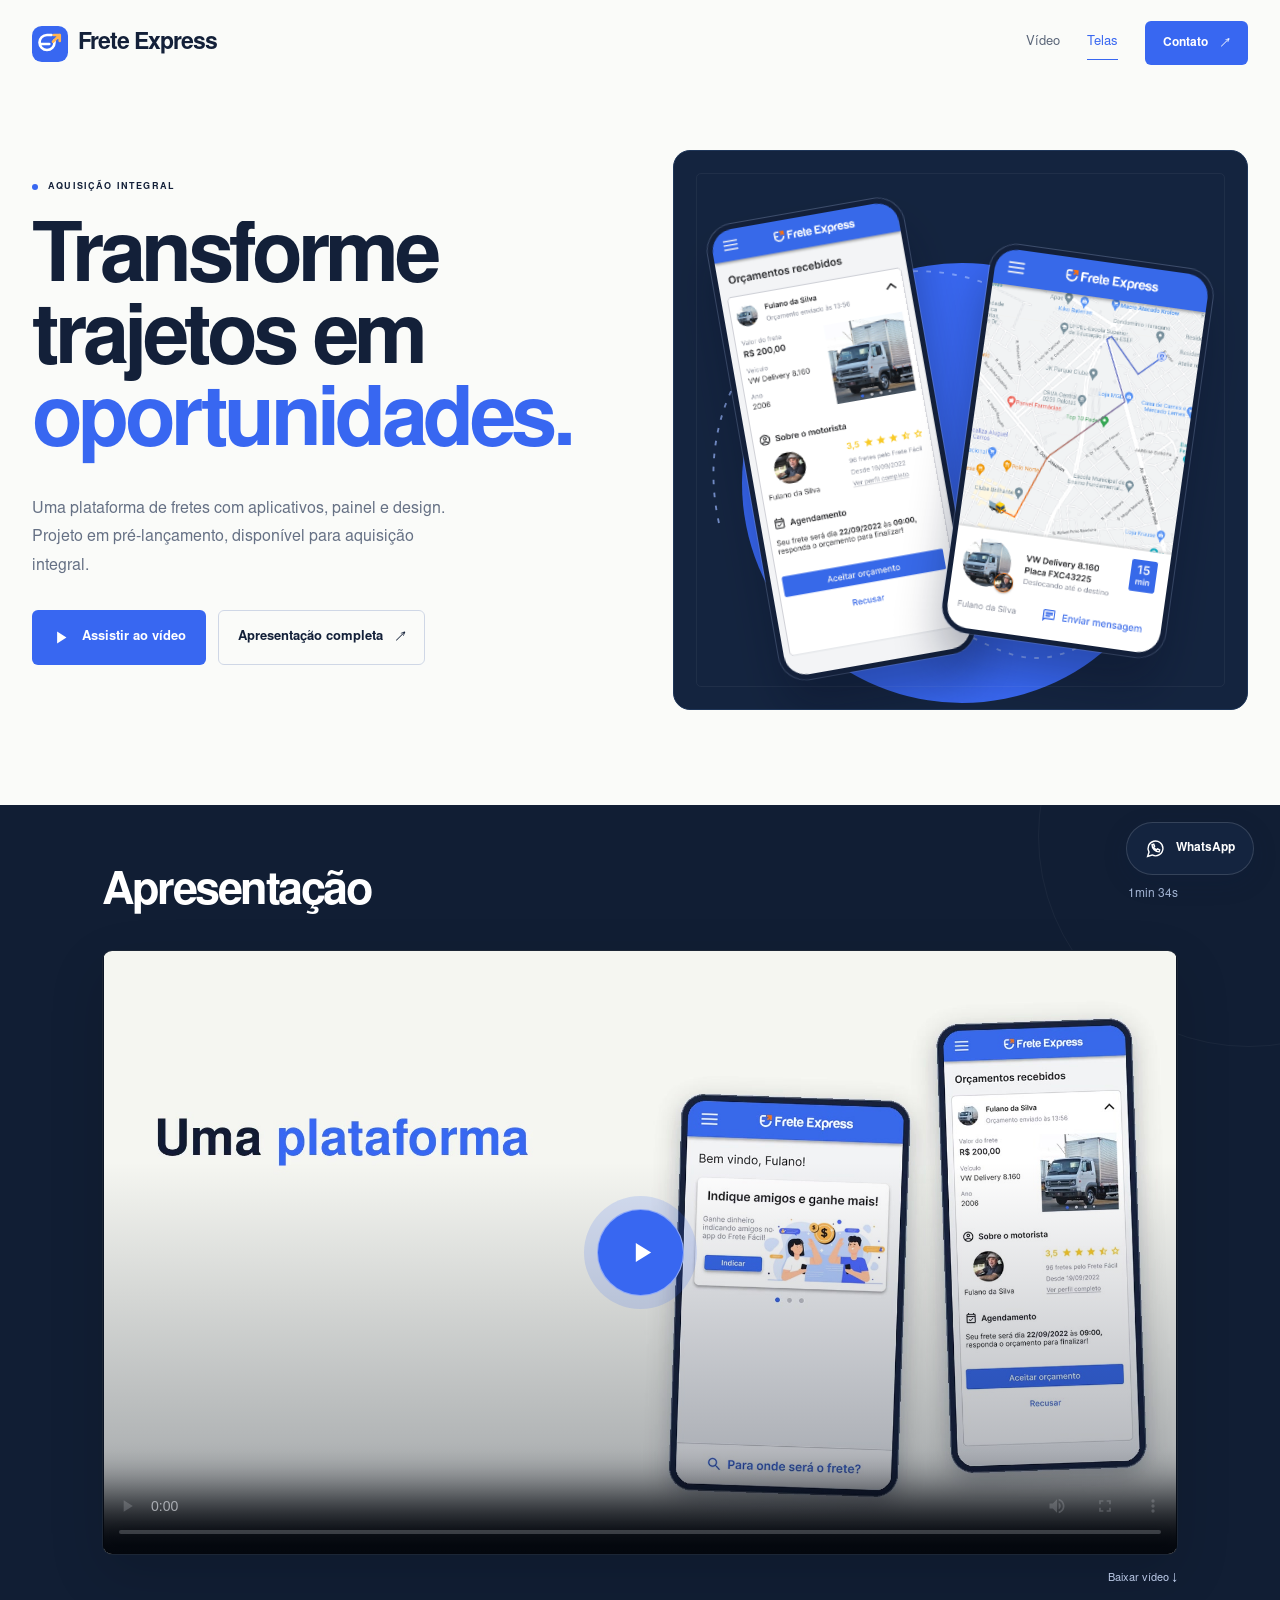
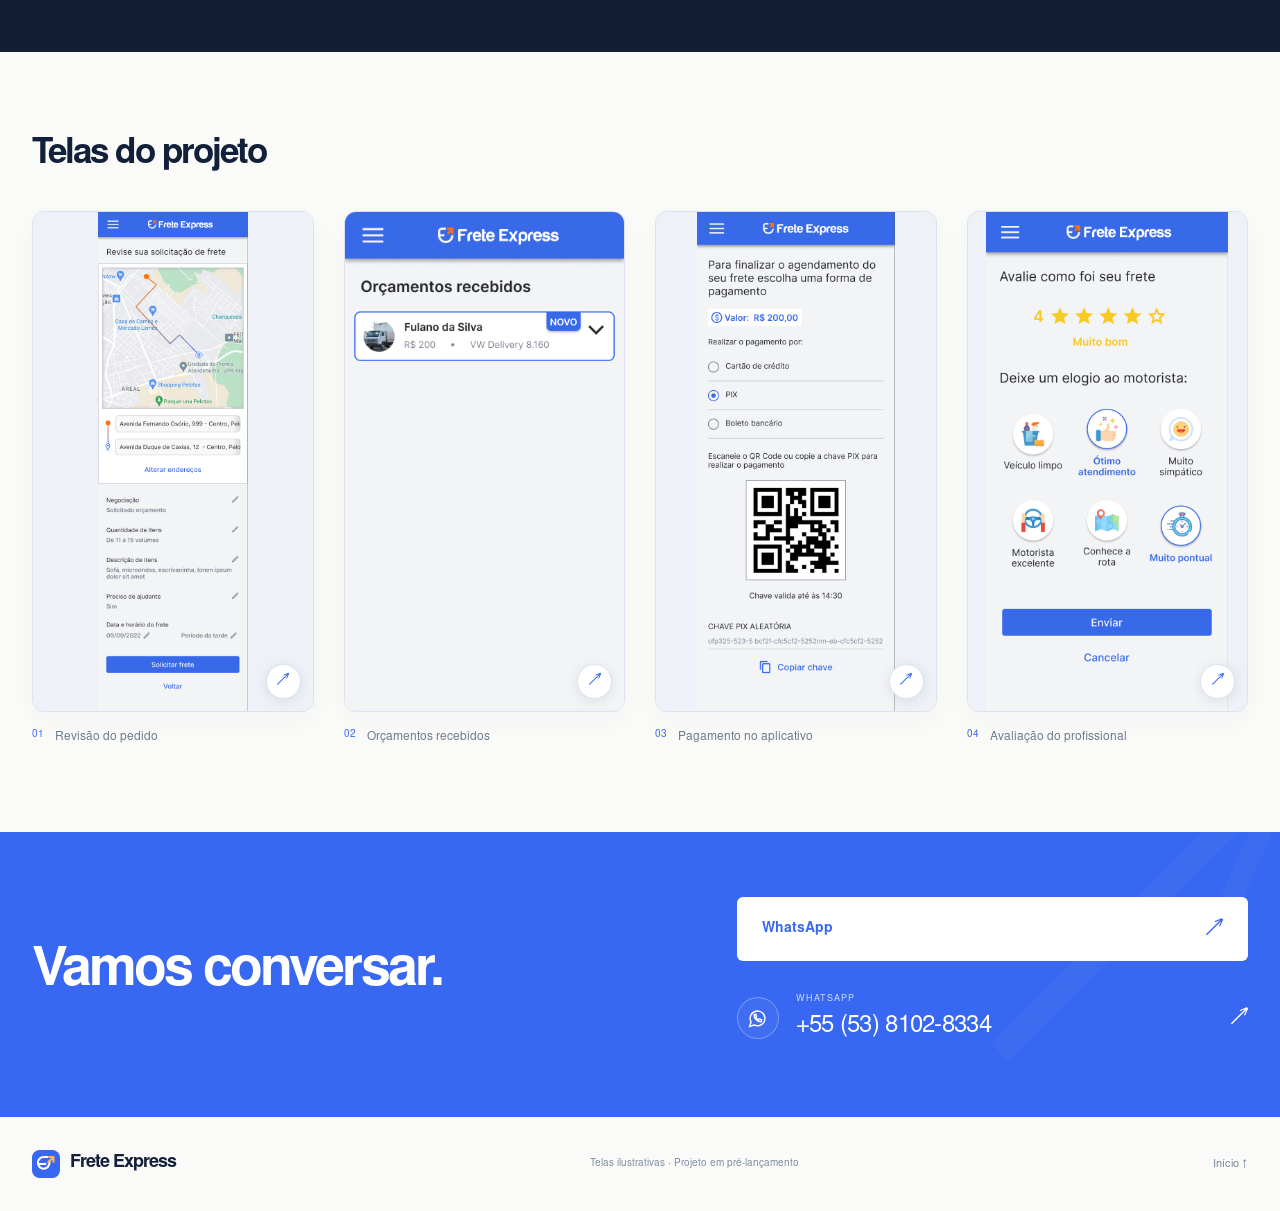
==== commit d79c68a3: "Simplify homepage to one summary, video, screens and contact" ====
--- a/public/index.html
+++ b/public/index.html
@@ -8,16 +8,16 @@
   <meta name="description" content="Conheça o Frete Express. Vídeo, funcionamento, diferenciais e componentes de um projeto de marketplace de fretes disponível para aquisição integral.">
   <meta property="og:title" content="Frete Express — Conheça o projeto">
   <meta property="og:description" content="Aplicativos, gestão e design em um projeto disponível para aquisição integral. Assista à apresentação e explore a plataforma.">
-  <meta property="og:type" content="website">
+  <meta property="og:url" content="https://fretexpress-eta.vercel.app/"><meta property="og:type" content="website">
   <meta property="og:locale" content="pt_BR">
-  <meta property="og:image" content="./assets/video-poster.jpg">
+  <meta property="og:image" content="https://fretexpress-eta.vercel.app/assets/video-poster.jpg">
   <link rel="icon" href="./assets/brand.svg" type="image/svg+xml">
   <link rel="preload" href="./assets/NimbusSans-Regular.otf" as="font" type="font/otf" crossorigin>
   <link rel="preload" href="./assets/NimbusSans-Bold.otf" as="font" type="font/otf" crossorigin>
   <link rel="stylesheet" href="./styles.css">
   <script src="./app.js" defer></script>
 </head>
-<body data-page="home">
+<body data-page="home" class="home-clean">
 <a class="skip-link" href="#conteudo">Ir para o conteúdo</a>
 <div class="reading-progress" aria-hidden="true"></div>
 <header class="site-header">
@@ -25,7 +25,7 @@
     <a class="brand" href="./" aria-label="Frete Express, início"><img src="./assets/brand.svg" width="35" height="35" alt=""><span class="brand-name">Frete Express</span></a>
     <button class="menu-button" type="button" aria-label="Abrir menu" aria-controls="menu-principal" aria-expanded="false"><svg viewBox="0 0 24 24" fill="none" stroke="currentColor" stroke-width="1.6" aria-hidden="true"><path d="M4 7h16M4 12h16M4 17h16"/></svg></button>
     <nav class="nav" id="menu-principal" aria-label="Menu principal">
-      <a href="#apresentacao">Vídeo</a><a href="#plataforma">A plataforma</a><a href="#diferenciais">Diferenciais</a><a href="./apresentacao.html">Apresentação completa</a><a href="#contato" class="btn btn-primary">Falar sobre aquisição <span aria-hidden="true">↗</span></a>
+      <a href="#apresentacao">Vídeo</a><a href="#plataforma">Telas</a><a href="#contato" class="btn btn-primary">Contato <span aria-hidden="true">↗</span></a>
     </nav>
   </div>
 </header>
@@ -34,32 +34,27 @@
     <div class="container">
       <div class="hero-grid">
         <div class="hero-copy">
-          <p class="eyebrow">Projeto disponível para aquisição integral</p>
+          <span class="eyebrow">Aquisição integral</span>
           <h1 id="hero-title" aria-label="Transforme trajetos em oportunidades."><span class="hero-line"><span>Transforme</span></span><span class="hero-line"><span>trajetos em</span></span><span class="hero-line blue"><span>oportunidades.</span></span></h1>
-          <p>Uma plataforma para conectar quem precisa transportar a quem faz o frete. Conheça o projeto completo e as possibilidades para o seu próximo negócio.</p>
+          <p id="project-summary">Uma plataforma de fretes com aplicativos, painel e design. Projeto em pré-lançamento, disponível para aquisição integral.</p>
           <div class="hero-actions">
-            <a class="btn btn-primary" href="#apresentacao" data-watch><svg viewBox="0 0 20 20" fill="currentColor" aria-hidden="true"><path d="m6 3 11 7L6 17V3Z"/></svg>Assistir apresentação</a>
-            <a class="btn btn-outline" href="./apresentacao.html">Ler sobre o projeto <span aria-hidden="true">↗</span></a>
+            <a class="btn btn-primary" href="#apresentacao" data-watch><svg viewBox="0 0 20 20" fill="currentColor" aria-hidden="true"><path d="m6 3 11 7L6 17V3Z"/></svg>Assistir ao vídeo</a>
+            <a class="btn btn-outline" href="./apresentacao.html">Apresentação completa <span aria-hidden="true">↗</span></a>
           </div>
-          <div class="hero-note">Tecnologia, gestão e design em um único projeto.</div>
         </div>
         <div class="hero-art" aria-label="Telas originais do design do Frete Express">
-          <div class="scene-label"><span>Frete Express · a plataforma</span><svg viewBox="0 0 24 24" fill="none" stroke="currentColor" stroke-width="1.5" aria-hidden="true"><path d="M5 19 19 5M5 5h14v14"/></svg></div><p class="scene-subtitle">Uma conexão.<br>Novos caminhos.</p>
           <div class="art-backdrop"></div>
           <svg class="art-route" viewBox="0 0 560 600" fill="none" aria-hidden="true"><path d="M20 400C-20 220 150 90 300 140s250 300 130 380-130-60-310-15" stroke="#a9bff8" stroke-width="2"/><circle cx="51" cy="260" r="8" fill="#3867f1" stroke="#fafbf9" stroke-width="5"/><circle cx="472" cy="432" r="9" fill="#ffb452" stroke="#fafbf9" stroke-width="5"/></svg>
           <div class="phone phone-back"><img src="./assets/06-cliente-detalhe-do-orcamento.png" width="301" height="720" alt="Design da tela com detalhes do orçamento, veículo e profissional"></div>
           <div class="phone phone-front"><img src="./assets/08-acompanhamento-em-tempo-real.png" width="360" height="640" alt="Design do acompanhamento do frete no mapa"></div>
-          <div class="art-tag"><div class="icon"><svg viewBox="0 0 24 24" fill="none" stroke="currentColor" stroke-width="1.6" aria-hidden="true"><path d="M3 7h11v11H3zM14 11h4l3 4v3h-7M3 11h11"/><circle cx="7" cy="18" r="2" fill="#e8efff"/><circle cx="18" cy="18" r="2" fill="#e8efff"/></svg></div><div><b>Do pedido à entrega.</b>Uma experiência conectada.</div></div>
-          <p class="art-caption">Telas do design original · dados ilustrativos</p>
         </div>
       </div>
-      <div class="scope-strip" aria-label="Componentes do projeto"><b>Um ecossistema para movimentar negócios.</b><span>Aplicativos Android e iOS</span><span>Painel administrativo</span><span>Servidor e design</span></div>
     </div>
   </section>
 
   <section class="section video-section" id="apresentacao" aria-labelledby="video-title">
     <div class="container">
-      <div class="section-heading"><div><p class="eyebrow light">Conheça em 1 minuto e 34 segundos</p><h2 id="video-title">A plataforma,<br>em movimento.</h2></div><p>Uma visão da plataforma, da experiência do cliente e dos diferenciais que fazem parte do projeto.</p></div>
+      <div class="section-heading"><h2 id="video-title">Apresentação</h2><span class="video-duration">1min 34s</span></div>
       <div class="video-grid">
         <div>
           <div class="video-shell">
@@ -68,79 +63,17 @@
               <track kind="captions" label="Português" srclang="pt-BR" src="./assets/apresentacao.vtt">
               Seu navegador não suporta vídeo. <a href="./assets/frete-express-apresentacao.mp4">Abra a apresentação em MP4.</a>
             </video>
-            <button class="video-launch" type="button" id="video-launch" aria-label="Reproduzir apresentação do Frete Express" hidden><span class="play-circle"><svg viewBox="0 0 24 24" fill="currentColor" aria-hidden="true"><path d="m5 2 16 10L5 22V2Z"/></svg></span><span class="video-launch-label">Frete Express · Apresentação completa</span></button>
+            <button class="video-launch" type="button" id="video-launch" aria-label="Reproduzir apresentação do Frete Express" hidden><span class="play-circle"><svg viewBox="0 0 24 24" fill="currentColor" aria-hidden="true"><path d="m5 2 16 10L5 22V2Z"/></svg></span></button>
           </div>
-          <div class="video-caption"><span>Vídeo completo com áudio e legendas em português</span><a href="./assets/frete-express-apresentacao.mp4" download>Baixar vídeo <span aria-hidden="true">↓</span></a></div>
-          <p class="video-message" id="video-message" role="status"></p>
-        </div>
-        <div class="chapter-sidebar">
-          <p class="chapters-label">Explore o vídeo</p>
-          <div class="chapters" aria-label="Capítulos da apresentação">
-            <button class="chapter active" type="button" data-time="0"><span class="time">00:00</span><span>A plataforma e a experiência</span><span class="chapter-arrow" aria-hidden="true">↗</span></button>
-            <button class="chapter" type="button" data-time="26.8"><span class="time">00:27</span><span>O que compõe o projeto</span><span class="chapter-arrow" aria-hidden="true">↗</span></button>
-            <button class="chapter" type="button" data-time="38.3"><span class="time">00:38</span><span>Marca e regionalização</span><span class="chapter-arrow" aria-hidden="true">↗</span></button>
-            <button class="chapter" type="button" data-time="51.5"><span class="time">00:52</span><span>Reboque, retorno e caminho</span><span class="chapter-arrow" aria-hidden="true">↗</span></button>
-            <button class="chapter" type="button" data-time="77.3"><span class="time">01:17</span><span>Aquisição do projeto</span><span class="chapter-arrow" aria-hidden="true">↗</span></button>
-          </div>
-          <div class="read-prompt">Prefere conhecer os detalhes no seu ritmo?<br><a class="arrow-link" href="./apresentacao.html">Leia a apresentação completa <span aria-hidden="true">↗</span></a></div>
+          <div class="video-caption"><a href="./assets/frete-express-apresentacao.mp4" download>Baixar vídeo <span aria-hidden="true">↓</span></a></div>
+          <div class="video-message" id="video-message" role="status"></div>
         </div>
       </div>
     </div>
   </section>
 
-  <section class="section" id="plataforma" aria-labelledby="platform-title">
-    <div class="container overview">
-      <div class="overview-copy"><p class="eyebrow">A plataforma</p><h2 id="platform-title">Uma necessidade.<br>Uma conexão.<br>Um frete resolvido.</h2><p>O Frete Express aproxima pessoas e empresas de motoristas e transportadores, reunindo as etapas da contratação em uma experiência digital.</p><p>O projeto contempla a jornada do cliente, a atuação do profissional e a administração da plataforma.</p><a class="arrow-link" href="./apresentacao.html#funcionamento">Entenda o funcionamento <span aria-hidden="true">↗</span></a></div>
-      <div>
-        <div class="steps">
-          <article class="step"><span class="step-number">01</span><div><h3>O cliente informa o que precisa.</h3><p>Define a carga, o tipo de serviço e o trajeto. As informações do pedido ajudam o profissional a preparar uma proposta.</p></div></article>
-          <article class="step"><span class="step-number">02</span><div><h3>Recebe propostas e escolhe.</h3><p>Consulta os orçamentos, conhece o veículo e o perfil do transportador, escolhe o profissional e realiza o pagamento pelo aplicativo.</p></div></article>
-          <article class="step"><span class="step-number">03</span><div><h3>Acompanha até a entrega.</h3><p>Acompanhamento em tempo real, chat e confirmação da entrega integram a jornada. As avaliações completam a experiência.</p></div></article>
-        </div>
-        <p class="platform-note">Conheça os detalhes e o estágio do projeto na <a class="article-inline-link" href="./apresentacao.html#estagio">apresentação por escrito</a>.</p>
-      </div>
-    </div>
-  </section>
-
-  <section class="section features-section" id="diferenciais" aria-labelledby="features-title">
-    <div class="container">
-      <div class="section-heading"><div><p class="eyebrow">Além do frete tradicional</p><h2 id="features-title">Mais caminhos para<br>o mesmo negócio.</h2></div><p>Cinco diferenciais que ampliam as possibilidades de posicionamento e uso da plataforma.</p></div>
-      <div class="features-layout">
-        <div class="feature-tabs" role="tablist" aria-label="Diferenciais do Frete Express" aria-orientation="vertical">
-          <button class="feature-tab" id="tab-personalizacao" type="button" role="tab" aria-selected="true" aria-controls="feature-panel" tabindex="0" data-feature="personalizacao"><span>01</span><span>Personalização da marca</span><span class="tab-arrow" aria-hidden="true">↗</span></button>
-          <button class="feature-tab" id="tab-regionalizacao" type="button" role="tab" aria-selected="false" aria-controls="feature-panel" tabindex="-1" data-feature="regionalizacao"><span>02</span><span>Atuação por região</span><span class="tab-arrow" aria-hidden="true">↗</span></button>
-          <button class="feature-tab" id="tab-reboque" type="button" role="tab" aria-selected="false" aria-controls="feature-panel" tabindex="-1" data-feature="reboque"><span>03</span><span>Carros com reboque</span><span class="tab-arrow" aria-hidden="true">↗</span></button>
-          <button class="feature-tab" id="tab-retorno" type="button" role="tab" aria-selected="false" aria-controls="feature-panel" tabindex="-1" data-feature="retorno"><span>04</span><span>Frete de retorno</span><span class="tab-arrow" aria-hidden="true">↗</span></button>
-          <button class="feature-tab" id="tab-caminho" type="button" role="tab" aria-selected="false" aria-controls="feature-panel" tabindex="-1" data-feature="caminho"><span>05</span><span>Frete pelo caminho</span><span class="tab-arrow" aria-hidden="true">↗</span></button>
-        </div>
-        <div class="feature-panel" id="feature-panel" role="tabpanel" aria-labelledby="tab-personalizacao" tabindex="0">
-          <p class="panel-kicker" id="feature-kicker">Sua identidade, novas possibilidades</p><h3 id="feature-title">A plataforma com<br>a sua marca.</h3><p id="feature-description">Adapte a identidade visual para uma empresa, um projeto regional ou até um time de futebol. A tecnologia pode fazer parte de uma proposta alinhada ao público que você quer alcançar.</p>
-          <div class="feature-visual" id="feature-visual"><div class="personalization-cards" aria-hidden="true"><div class="identity-card"><b class="identity-mark">↗</b><span>SUA EMPRESA</span></div><div class="identity-card"><b class="identity-mark">R.</b><span>SUA REGIÃO</span></div><div class="identity-card"><b class="identity-mark">FC</b><span>SEU CLUBE</span></div></div></div>
-          <div class="visual-caption">Representação ilustrativa da possibilidade de personalização.</div>
-        </div>
-      </div>
-      <noscript><p class="small">Conheça todos os diferenciais na <a class="article-inline-link" href="./apresentacao.html#diferenciais">apresentação por escrito</a>.</p></noscript>
-      <p class="features-footnote">Os cinco diferenciais foram informados como implementados pelo responsável pelo projeto.</p>
-    </div>
-  </section>
-
-  <section class="section" id="aquisicao" aria-labelledby="package-title">
-    <div class="container">
-      <div class="section-heading"><div><p class="eyebrow">Aquisição integral</p><h2 id="package-title">O projeto por inteiro.<br>O próximo capítulo é seu.</h2></div><p>Uma base tecnológica para quem quer desenvolver um negócio próprio no transporte e na logística.</p></div>
-      <div class="package-grid">
-        <article class="package-item"><svg viewBox="0 0 24 24" fill="none" stroke="currentColor" stroke-width="1.5" aria-hidden="true"><rect x="6" y="2" width="12" height="20" rx="2"/><path d="M9 5h6M10 19h4"/></svg><h3>Aplicativos</h3><p>Projeto dos aplicativos Android e iOS para a experiência de clientes e profissionais.</p></article>
-        <article class="package-item"><svg viewBox="0 0 24 24" fill="none" stroke="currentColor" stroke-width="1.5" aria-hidden="true"><rect x="3" y="3" width="18" height="7" rx="1.5"/><rect x="3" y="14" width="18" height="7" rx="1.5"/><path d="M7 6.5h.01M7 17.5h.01M11 6.5h6M11 17.5h6"/></svg><h3>Servidor e backend</h3><p>A estrutura de servidor e a lógica que dão suporte ao funcionamento da plataforma.</p></article>
-        <article class="package-item"><svg viewBox="0 0 24 24" fill="none" stroke="currentColor" stroke-width="1.5" aria-hidden="true"><rect x="2" y="3" width="20" height="16" rx="1.5"/><path d="M2 8h20M8 8v11M8 22h8M12 19v3"/></svg><h3>Painel administrativo</h3><p>O ambiente de administração que integra o conjunto de gestão do projeto.</p></article>
-        <article class="package-item"><svg viewBox="0 0 24 24" fill="none" stroke="currentColor" stroke-width="1.5" aria-hidden="true"><rect x="2" y="3" width="20" height="18" rx="2"/><path d="M2 8h20M5 5.5h.01M8 5.5h.01M5 12h7M5 16h5M15 12h4v5h-4z"/></svg><h3>Site de apresentação</h3><p>A landing page que faz parte do pacote original da plataforma.</p></article>
-        <article class="package-item"><svg viewBox="0 0 24 24" fill="none" stroke="currentColor" stroke-width="1.5" aria-hidden="true"><path d="m12 2 9 5-9 5-9-5 9-5ZM3 12l9 5 9-5M3 17l9 5 9-5"/></svg><h3>Design no Figma</h3><p>O design das telas e fluxos para orientar a evolução da experiência.</p></article>
-        <article class="package-item"><svg viewBox="0 0 24 24" fill="none" stroke="currentColor" stroke-width="1.5" aria-hidden="true"><path d="m8 6-6 6 6 6M16 6l6 6-6 6M14 3l-4 18"/></svg><h3>Tecnologia do projeto</h3><p>Venda integral para o comprador assumir a tecnologia e desenvolver sua estratégia.</p></article>
-      </div>
-      <div class="acquisition-info"><p>Projeto em pré-lançamento. O comprador assume as atualizações necessárias e a preparação do lançamento. Escopo de entrega e condições são definidos na negociação.</p><a class="arrow-link" href="./apresentacao.html#aquisicao">Saiba mais sobre a aquisição <span aria-hidden="true">↗</span></a></div>
-    </div>
-  </section>
-
-  <section class="screens-section" aria-labelledby="screens-title"><div class="container">
-    <div class="screens-top"><h3 id="screens-title">Explore cada detalhe da experiência.</h3><p>Toque nas telas para ampliar. Design original do projeto, com dados ilustrativos.</p></div>
+  <section class="screens-section" id="plataforma" aria-labelledby="screens-title"><div class="container">
+    <div class="screens-top"><h2 id="screens-title">Telas do projeto</h2></div>
     <div class="screens">
       <figure class="screen-example"><a class="screen-button" href="./assets/04-cliente-revisao-do-pedido.png" data-preview data-caption="Revisão do pedido" target="_blank" rel="noopener noreferrer" aria-label="Ampliar tela: Revisão do pedido" aria-haspopup="dialog"><div class="screen-viewport"><img src="./assets/04-cliente-revisao-do-pedido.png" loading="lazy" width="216" height="720" alt="Design da revisão do pedido com endereços e itens do frete"></div><span class="screen-open" aria-hidden="true">↗</span></a><figcaption><span>01</span>Revisão do pedido</figcaption></figure>
       <figure class="screen-example"><a class="screen-button" href="./assets/05-cliente-orcamentos-recebidos.png" data-preview data-caption="Orçamentos recebidos" target="_blank" rel="noopener noreferrer" aria-label="Ampliar tela: Orçamentos recebidos" aria-haspopup="dialog"><div class="screen-viewport"><img src="./assets/05-cliente-orcamentos-recebidos.png" loading="lazy" width="360" height="640" alt="Design da lista de orçamentos enviados pelos transportadores"></div><span class="screen-open" aria-hidden="true">↗</span></a><figcaption><span>02</span>Orçamentos recebidos</figcaption></figure>
@@ -149,24 +82,12 @@
     </div>
   </div></section>
 
-  <section class="section faq-section" aria-labelledby="faq-title"><div class="container faq-layout">
-    <div><p class="eyebrow">Antes da próxima conversa</p><h2 id="faq-title">Perguntas que<br>abrem caminho.</h2></div>
-    <div class="faq-list">
-      <details><summary>O que está sendo vendido?</summary><p>A aquisição integral do projeto Frete Express, composto por aplicativos Android e iOS, servidor, painel administrativo, site de apresentação e design no Figma. Os detalhes da entrega e da transferência são alinhados na negociação.</p></details>
-      <details><summary>Posso usar a minha própria marca?</summary><p>A personalização da identidade faz parte dos diferenciais informados para o projeto. A proposta pode ser adaptada à identidade de uma empresa, região ou clube.</p></details>
-      <details><summary>Qual é o estágio atual do projeto?</summary><p>O Frete Express está em pré-lançamento. O comprador assume a tecnologia, realiza as atualizações necessárias e prepara a operação e o lançamento com sua estratégia.</p></details>
-      <details><summary>Como saber o valor e as condições?</summary><p>O valor é tratado diretamente com o responsável pela venda. A conversa comercial permite conhecer o escopo da entrega e alinhar as condições da aquisição integral.</p></details>
-    </div>
-  </div></section>
-
   <section class="contact-section" id="contato" aria-labelledby="contact-title"><div class="container contact-grid">
-    <div class="contact-copy"><p class="eyebrow">Vamos conversar</p><h2 id="contact-title">Seu próximo negócio<br>pode começar aqui.</h2><p>Conheça os detalhes da aquisição e converse sobre os próximos passos do Frete Express.</p><p class="contact-note">Venda integral do projeto.<br>Valor e condições de transferência sob negociação.</p></div>
+    <div class="contact-copy"><h2 id="contact-title">Vamos conversar.</h2></div>
     <div class="contact-methods" data-contact-container>
-      <a class="btn btn-white contact-action" href="https://wa.me/555381028334?text=Ol%C3%A1%21%20Conheci%20a%20apresenta%C3%A7%C3%A3o%20do%20Frete%20Express%20e%20gostaria%20de%20conversar%20sobre%20a%20aquisi%C3%A7%C3%A3o%20integral%20do%20projeto." data-whatsapp-link target="_blank" rel="noopener noreferrer">Conversar sobre a aquisição <span aria-hidden="true">↗</span></a>
+      <a class="btn btn-white contact-action" href="https://wa.me/555381028334?text=Ol%C3%A1%21%20Conheci%20a%20apresenta%C3%A7%C3%A3o%20do%20Frete%20Express%20e%20gostaria%20de%20conversar%20sobre%20a%20aquisi%C3%A7%C3%A3o%20integral%20do%20projeto." data-whatsapp-link target="_blank" rel="noopener noreferrer">WhatsApp <span aria-hidden="true">↗</span></a>
       <div class="contact-method" data-contact="whatsapp"><span class="contact-icon"><svg viewBox="0 0 24 24" fill="none" stroke="currentColor" stroke-width="1.6" aria-hidden="true"><path d="M20.5 11.8a8.5 8.5 0 0 1-12.4 7.6L3 21l1.6-4.9a8.5 8.5 0 1 1 15.9-4.3Z"/><path d="M8 7.8c0 4.4 3.8 8 8.2 8l.6-2.1-2.6-1.2-1 1c-1.7-.8-2.4-1.5-3.2-3.1l1-1L10 7l-2 .8Z"/></svg></span><div class="contact-meta"><small>WHATSAPP</small><strong data-contact-value><a href="https://wa.me/555381028334?text=Ol%C3%A1%21%20Conheci%20a%20apresenta%C3%A7%C3%A3o%20do%20Frete%20Express%20e%20gostaria%20de%20conversar%20sobre%20a%20aquisi%C3%A7%C3%A3o%20integral%20do%20projeto." data-whatsapp-link target="_blank" rel="noopener noreferrer">+55 (53) 8102-8334</a></strong></div><span class="out-arrow" aria-hidden="true">↗</span></div>
       <div class="contact-method pending" data-contact="email" hidden><span class="contact-icon"><svg viewBox="0 0 24 24" fill="none" stroke="currentColor" stroke-width="1.6" aria-hidden="true"><rect x="2" y="4" width="20" height="16" rx="2"/><path d="m3 6 9 7 9-7"/></svg></span><div class="contact-meta"><small>E-MAIL COMERCIAL</small><strong data-contact-value>Contato em atualização</strong></div><span class="out-arrow" aria-hidden="true" hidden>↗</span></div>
-      <p class="contact-status" data-contact-status>Fale diretamente com o responsável para conhecer os materiais e as condições de aquisição.</p>
-      <a class="contact-download" href="./apresentacao.html">Continue na apresentação completa <span aria-hidden="true">↗</span></a>
     </div>
   </div></section>
 </main>
@@ -175,7 +96,7 @@
   <div class="dialog-image-wrap"><img id="screen-dialog-image" alt="Tela original do design do Frete Express"></div>
   <div class="dialog-footer"><span>Design original · dados ilustrativos</span><div class="dialog-nav"><button type="button" data-screen-prev aria-label="Tela anterior">←</button><button type="button" data-screen-next aria-label="Próxima tela">→</button></div></div>
 </dialog>
-<a class="floating-contact" href="https://wa.me/555381028334?text=Ol%C3%A1%21%20Conheci%20a%20apresenta%C3%A7%C3%A3o%20do%20Frete%20Express%20e%20gostaria%20de%20conversar%20sobre%20a%20aquisi%C3%A7%C3%A3o%20integral%20do%20projeto." data-whatsapp-link target="_blank" rel="noopener noreferrer" aria-label="Conversar sobre a aquisição do Frete Express no WhatsApp"><svg viewBox="0 0 24 24" fill="none" stroke="currentColor" stroke-width="1.6" aria-hidden="true"><path d="M20.5 11.8a8.5 8.5 0 0 1-12.4 7.6L3 21l1.6-4.9a8.5 8.5 0 1 1 15.9-4.3Z"/><path d="M8 7.8c0 4.4 3.8 8 8.2 8l.6-2.1-2.6-1.2-1 1c-1.7-.8-2.4-1.5-3.2-3.1l1-1L10 7l-2 .8Z"/></svg><span>Vamos conversar</span></a>
-<footer class="site-footer"><div class="container footer-inner"><a class="brand" href="./"><img src="./assets/brand.svg" alt="" width="28" height="28"><span class="brand-name">Frete Express</span></a><p>Apresentação comercial do projeto · Telas e cenários com dados ilustrativos.</p><a href="#conteudo">Voltar ao início ↑</a></div></footer>
+<a class="floating-contact" href="https://wa.me/555381028334?text=Ol%C3%A1%21%20Conheci%20a%20apresenta%C3%A7%C3%A3o%20do%20Frete%20Express%20e%20gostaria%20de%20conversar%20sobre%20a%20aquisi%C3%A7%C3%A3o%20integral%20do%20projeto." data-whatsapp-link target="_blank" rel="noopener noreferrer" aria-label="Conversar sobre a aquisição do Frete Express no WhatsApp"><svg viewBox="0 0 24 24" fill="none" stroke="currentColor" stroke-width="1.6" aria-hidden="true"><path d="M20.5 11.8a8.5 8.5 0 0 1-12.4 7.6L3 21l1.6-4.9a8.5 8.5 0 1 1 15.9-4.3Z"/><path d="M8 7.8c0 4.4 3.8 8 8.2 8l.6-2.1-2.6-1.2-1 1c-1.7-.8-2.4-1.5-3.2-3.1l1-1L10 7l-2 .8Z"/></svg><span>WhatsApp</span></a>
+<footer class="site-footer"><div class="container footer-inner"><a class="brand" href="./"><img src="./assets/brand.svg" alt="" width="28" height="28"><span class="brand-name">Frete Express</span></a><span class="footer-note">Telas ilustrativas · Projeto em pré-lançamento</span><a href="#conteudo">Início ↑</a></div></footer>
 </body>
 </html>
--- a/public/styles.css
+++ b/public/styles.css
@@ -2,11 +2,11 @@
 @font-face{font-family:Nimbus;src:url('./assets/NimbusSans-Bold.otf') format('opentype');font-weight:700;font-display:swap}
 :root{--blue:#3867f1;--blue-dark:#2856da;--ink:#132039;--muted:#667185;--line:#dfe4ec;--paper:#fafbf9;--tint:#edf2ff;--orange:#ffbd69;--width:1320px;--ease:cubic-bezier(.2,.75,.2,1)}
 *{box-sizing:border-box}
-html{scroll-behavior:smooth;scroll-padding-top:110px}
+html{scroll-behavior:smooth;scroll-padding-top:108px}
 body{margin:0;background:var(--paper);color:var(--ink);font-family:Nimbus,Arial,sans-serif;font-size:17px;line-height:1.55;-webkit-font-smoothing:antialiased}
 button,input{font:inherit}button{cursor:pointer}a{color:inherit;text-decoration:none}button,a{-webkit-tap-highlight-color:transparent}img,video{display:block;max-width:100%}svg{display:block}::selection{background:#d5e0ff}button:focus-visible,a:focus-visible,summary:focus-visible,video:focus-visible{outline:3px solid var(--blue);outline-offset:5px}[hidden]{display:none!important}
 .container{width:100%;max-width:var(--width);padding-inline:32px;margin-inline:auto}
-.section{padding-block:116px;scroll-margin-top:90px}
+.section{padding-block:116px;scroll-margin-top:0}
 h1,h2,h3,p{margin-top:0}h1,h2,h3{font-weight:700;letter-spacing:-.055em}h1{font-size:clamp(54px,6.5vw,88px);line-height:.99}h2{font-size:clamp(37px,4.25vw,60px);line-height:1.04;margin-bottom:28px}h3{font-size:25px;line-height:1.18;letter-spacing:-.035em}p{margin-bottom:23px}.muted{color:var(--muted)}.blue{color:var(--blue)}.small{font-size:13px;line-height:1.6}
 .eyebrow{display:flex;align-items:center;gap:10px;font-size:10px;letter-spacing:.16em;text-transform:uppercase;font-weight:700;line-height:1.5;margin:0 0 26px}.eyebrow:before{content:'';width:6px;height:6px;background:var(--blue);border-radius:50%;flex:none}.eyebrow.light{color:#acbfec}.eyebrow.light:before{background:var(--orange)}
 .section-heading{display:flex;align-items:flex-end;justify-content:space-between;gap:80px;margin-bottom:52px}.section-heading h2{margin:0;max-width:710px}.section-heading>p{max-width:330px;font-size:15px;color:var(--muted);margin:0;line-height:1.75}
@@ -32,7 +32,7 @@
 /* Commercial contact remains useful even if JavaScript is unavailable. */
 .contact-section{position:relative;padding-block:96px;background:var(--blue);color:white;overflow:hidden}.contact-section:before{position:absolute;content:'↗';font-size:420px;line-height:1;right:-15px;top:-100px;color:#ffffff08;pointer-events:none}.contact-grid{position:relative;display:grid;grid-template-columns:1.12fr .88fr;gap:100px;align-items:center}.contact-section .eyebrow{color:#dce6ff}.contact-section .eyebrow:before{background:var(--orange)}.contact-section h2{font-size:clamp(41px,4.6vw,66px);margin-bottom:24px}.contact-copy>p:not(.eyebrow){font-size:15px;line-height:1.85;color:#dce6ff;max-width:440px}.contact-note{font-size:11px!important;margin-top:27px!important;margin-bottom:0!important;color:#d1dfff!important}.contact-methods{position:relative}.contact-action{display:flex;justify-content:space-between;min-height:61px;margin-bottom:12px;font-size:14px;border-radius:6px}.contact-action>span{font-size:24px;font-weight:400}.contact-method{display:flex;align-items:center;gap:17px;padding:23px 0;border-bottom:1px solid #ffffff3c;min-height:91px}.contact-icon{display:grid;place-items:center;width:42px;height:42px;flex:none;border-radius:50%;border:1px solid #ffffff4f;background:#ffffff0c}.contact-icon svg{width:21px;height:21px}.contact-meta{min-width:0;flex:1}.contact-meta small{display:block;letter-spacing:.12em;font-size:9px;color:#cfddff;margin-bottom:5px}.contact-meta strong{font-size:24px;letter-spacing:-.03em;font-weight:400;line-height:1.4;overflow-wrap:anywhere}.contact-meta a:hover{color:#fff9ce}.contact-method .out-arrow{font-size:24px;font-weight:400}.contact-method.pending strong{font-size:16px;color:#d2deff}.contact-status{font-size:11px;line-height:1.8;color:#d3e0ff;max-width:390px;margin:19px 0 0}.contact-download{display:inline-flex;gap:13px;font-size:12px;line-height:1.5;margin-top:22px;padding-bottom:5px;border-bottom:1px solid #ffffff55}.floating-contact{position:fixed;z-index:25;bottom:25px;right:26px;display:flex;align-items:center;justify-content:center;gap:10px;min-height:53px;padding:13px 18px;background:#14243f;color:#fff;border:1px solid #ffffff24;border-radius:50px;box-shadow:0 7px 25px #0c1e422b;font-size:12px;font-weight:700;transition:transform .35s var(--ease),opacity .35s,background .25s}.floating-contact svg{width:21px;height:21px}.floating-contact:hover{transform:translateY(-4px);background:var(--blue)}.floating-contact.is-hidden{opacity:0;transform:translateY(15px);pointer-events:none}.site-footer{padding-block:33px}.footer-inner{display:flex;align-items:center;justify-content:space-between;gap:25px}.footer-inner .brand img{width:28px;height:28px}.footer-inner .brand-name{font-size:18px}.footer-inner p{font-size:10px;color:#7e8b9f;margin:0}.footer-inner>a:last-child{font-size:11px;color:#7b889b}
 /* Long-form presentation. */
-.article-hero{padding-block:55px 70px}.back-link{display:inline-flex;align-items:center;gap:10px;font-size:12px;color:#7c889a;margin-bottom:46px}.back-link:hover{color:var(--blue)}.article-hero-grid{display:grid;grid-template-columns:1.2fr .8fr;gap:90px;align-items:center}.article-hero h1{font-size:clamp(45px,5.2vw,73px);line-height:1.05;margin-bottom:28px;animation:fade-up 1s var(--ease) both}.article-hero .intro{font-size:18px;line-height:1.85;color:var(--muted);max-width:630px;animation:fade-up 1s .1s var(--ease) both}.article-visual{position:relative;display:flex;justify-content:center;align-items:flex-start;max-height:400px;padding:28px 45px;background:#14243f;border-radius:12px;overflow:hidden}.article-visual:before{content:'';position:absolute;bottom:-130px;left:0;right:0;width:340px;height:340px;margin:auto;background:var(--blue);border-radius:50%}.article-visual img{position:relative;z-index:1;width:230px;border:5px solid #1d2e4a;border-radius:28px;transform:rotate(5deg);box-shadow:0 15px 35px #0003}.reading-meta{display:flex;gap:15px;margin-top:28px;color:#8a94a5;font-size:11px}.reading-meta span+span{border-left:1px solid var(--line);padding-left:15px}.article-body{border-top:1px solid var(--line);padding-block:70px 110px}.article-layout{display:grid;grid-template-columns:225px 1fr;gap:100px;align-items:start}.article-toc{position:sticky;top:130px}.article-toc>p{font-size:9px;font-weight:700;letter-spacing:.16em;color:#8793a7;margin-bottom:20px}.article-toc nav{display:grid;border-left:1px solid var(--line)}.article-toc nav a{font-size:12px;color:#7d8aa0;padding:10px 17px;border-left:2px solid transparent;margin-left:-1px;transition:color .2s,border-color .2s}.article-toc nav a:hover,.article-toc nav a.active{color:var(--blue);border-left-color:var(--blue)}.article-toc .btn{font-size:11px;padding:12px 15px;min-height:43px;margin-top:27px}.article-content{max-width:780px}.article-content section{margin-bottom:55px;padding-bottom:48px;border-bottom:1px solid var(--line);scroll-margin-top:125px}.article-content section:last-child{margin-bottom:0;padding-bottom:0;border:0}.article-content .eyebrow{margin-bottom:25px}.article-content h2{font-size:37px;line-height:1.13;letter-spacing:-.045em;margin-bottom:26px}.article-content h3{font-size:24px;margin-top:32px;margin-bottom:15px}.article-content p{font-size:16px;color:#5c697f;line-height:1.95}.article-content strong{color:var(--ink)}.article-content ul,.article-content ol{padding-left:23px;font-size:16px;color:#5c697f;line-height:1.85}.article-content li{padding-left:5px;margin-bottom:15px}.article-callout{border-left:3px solid var(--blue);background:var(--tint);padding:25px 29px;margin-block:30px;font-size:15px;color:#516681;line-height:1.8}.article-callout strong{display:block;margin-bottom:7px}.article-screen{display:flex;align-items:center;gap:35px;background:var(--tint);border-radius:10px;padding:32px;margin-block:30px}.article-screen img{width:142px;border:4px solid #20334f;border-radius:17px}.article-screen p{font-size:13px;line-height:1.85;margin:0}
+.article-hero{padding-block:55px 70px}.back-link{display:inline-flex;align-items:center;gap:10px;font-size:12px;color:#7c889a;margin-bottom:46px}.back-link:hover{color:var(--blue)}.article-hero-grid{display:grid;grid-template-columns:1.2fr .8fr;gap:90px;align-items:center}.article-hero h1{font-size:clamp(45px,5.2vw,73px);line-height:1.05;margin-bottom:28px;animation:fade-up 1s var(--ease) both}.article-hero .intro{font-size:18px;line-height:1.85;color:var(--muted);max-width:630px;animation:fade-up 1s .1s var(--ease) both}.article-visual{position:relative;display:flex;justify-content:center;align-items:flex-start;max-height:400px;padding:28px 45px;background:#14243f;border-radius:12px;overflow:hidden}.article-visual:before{content:'';position:absolute;bottom:-130px;left:0;right:0;width:340px;height:340px;margin:auto;background:var(--blue);border-radius:50%}.article-visual img{position:relative;z-index:1;width:230px;border:5px solid #1d2e4a;border-radius:28px;transform:rotate(5deg);box-shadow:0 15px 35px #0003}.reading-meta{display:flex;gap:15px;margin-top:28px;color:#8a94a5;font-size:11px}.reading-meta span+span{border-left:1px solid var(--line);padding-left:15px}.article-body{border-top:1px solid var(--line);padding-block:70px 110px}.article-layout{display:grid;grid-template-columns:225px 1fr;gap:100px;align-items:start}.article-toc{position:sticky;top:130px}.article-toc>p{font-size:9px;font-weight:700;letter-spacing:.16em;color:#8793a7;margin-bottom:20px}.article-toc nav{display:grid;border-left:1px solid var(--line)}.article-toc nav a{font-size:12px;color:#7d8aa0;padding:10px 17px;border-left:2px solid transparent;margin-left:-1px;transition:color .2s,border-color .2s}.article-toc nav a:hover,.article-toc nav a.active{color:var(--blue);border-left-color:var(--blue)}.article-toc .btn{font-size:11px;padding:12px 15px;min-height:43px;margin-top:27px}.article-content{max-width:780px}.article-content section{margin-bottom:55px;padding-bottom:48px;border-bottom:1px solid var(--line);scroll-margin-top:0}.article-content section:last-child{margin-bottom:0;padding-bottom:0;border:0}.article-content .eyebrow{margin-bottom:25px}.article-content h2{font-size:37px;line-height:1.13;letter-spacing:-.045em;margin-bottom:26px}.article-content h3{font-size:24px;margin-top:32px;margin-bottom:15px}.article-content p{font-size:16px;color:#5c697f;line-height:1.95}.article-content strong{color:var(--ink)}.article-content ul,.article-content ol{padding-left:23px;font-size:16px;color:#5c697f;line-height:1.85}.article-content li{padding-left:5px;margin-bottom:15px}.article-callout{border-left:3px solid var(--blue);background:var(--tint);padding:25px 29px;margin-block:30px;font-size:15px;color:#516681;line-height:1.8}.article-callout strong{display:block;margin-bottom:7px}.article-screen{display:flex;align-items:center;gap:35px;background:var(--tint);border-radius:10px;padding:32px;margin-block:30px}.article-screen img{width:142px;border:4px solid #20334f;border-radius:17px}.article-screen p{font-size:13px;line-height:1.85;margin:0}
 /* Motion is progressive: content remains visible with scripts or animation disabled. */
 .motion-ready .reveal-pending{opacity:0;transform:translate3d(0,25px,0);transition:opacity .85s var(--ease),transform .85s var(--ease);transition-delay:var(--reveal-delay,0ms)}.motion-ready .reveal-pending.is-visible,.motion-ready .reveal-pending:focus-within{opacity:1;transform:translate3d(0,0,0)}
 @keyframes line-rise{from{transform:translateY(115%)}to{transform:translateY(0)}}
@@ -43,7 +43,77 @@
 @keyframes phone-front-float{0%,100%{transform:translateY(0) rotate(8deg)}50%{transform:translateY(-13px) rotate(6.5deg)}}
 @media(min-width:1500px){.hero-grid{gap:80px}.hero-art{height:650px}.phone-back{left:42px;top:142px;width:203px}.phone-front{right:47px;top:167px;width:235px}}
 @media(max-width:1120px){.nav{gap:18px;font-size:12px}.nav>.btn{font-size:11px;padding-inline:13px}.hero-grid{gap:35px;min-height:590px}.hero-art{height:590px}.hero h1{font-size:clamp(55px,6.55vw,74px)}.hero-copy>p:not(.eyebrow){font-size:16px}.hero-actions{gap:9px}.hero-actions .btn{font-size:12px;padding:16px 16px}.scene-label{left:25px;right:25px;top:26px}.scene-label span:first-child{font-size:9px}.scene-subtitle{left:25px;top:53px;font-size:29px}.phone-back{left:16px;top:136px;width:169px}.phone-front{right:20px;top:172px;width:195px}.art-backdrop{height:420px;width:420px;top:173px;left:1%}.art-tag{left:22px;right:22px;bottom:47px;padding:15px;font-size:10px}.art-tag b{font-size:13px}.art-caption{left:22px;right:22px;font-size:8px}.scope-strip{gap:15px;font-size:11px}.scope-strip span{padding-left:15px;gap:8px}.scope-strip b{font-size:12px}.overview{gap:65px}.features-layout{gap:45px}.feature-tab{font-size:18px}.feature-panel{padding:34px;min-height:480px}.video-grid{gap:30px;grid-template-columns:minmax(0,1fr) 230px}.section-heading{gap:50px}.section-heading>p{max-width:300px}.contact-grid{gap:60px}.faq-layout{gap:65px}.article-layout{grid-template-columns:200px 1fr;gap:65px}.article-hero-grid{gap:45px}}
-@media(max-width:850px){.container{padding-inline:25px}.site-header{height:76px}.brand-name{font-size:22px}.brand img{width:33px;height:33px}.menu-button{display:flex}.nav{display:none;position:absolute;left:0;right:0;top:75px;flex-direction:column;align-items:stretch;gap:0;background:var(--paper);padding:15px 25px 25px;border-bottom:1px solid var(--line);box-shadow:0 15px 25px #14243f08;font-size:15px}.nav.open{display:flex;animation:fade-up .25s var(--ease) both}.nav>a:not(.btn){padding-block:13px}.nav>a:not(.btn):after{display:none}.nav>.btn{font-size:14px;margin-top:12px;min-height:49px}.hero{padding-top:28px}.hero-grid{grid-template-columns:1fr;gap:30px}.hero-copy{padding-top:10px;padding-bottom:0;max-width:620px}.hero h1{font-size:clamp(58px,9vw,80px);line-height:1.01}.hero-copy>p:not(.eyebrow){max-width:540px;font-size:17px}.hero-copy .eyebrow{font-size:10px}.hero-actions .btn{font-size:13px;min-height:53px;padding-inline:21px}.hero-art{height:570px;width:100%;max-width:610px;margin-inline:auto}.scene-label{left:30px;right:30px;top:28px}.scene-label span:first-child{font-size:10px}.scene-subtitle{left:30px;top:58px;font-size:34px}.phone-back{left:13%;top:131px;width:176px}.phone-front{right:12%;top:144px;width:220px}.art-backdrop{left:20%;top:140px;width:440px;height:440px}.art-tag{bottom:42px;left:30px;right:30px;max-width:400px;padding:15px 19px;font-size:11px}.art-tag b{font-size:15px}.art-caption{bottom:13px;right:27px}.scope-strip{grid-template-columns:1fr 1fr;gap:20px;padding-block:29px;margin-top:35px;font-size:11px}.scope-strip b{font-size:12px;max-width:220px}.scope-strip span:nth-child(3){border-left:0;padding-left:0}.section{padding-block:80px}.section-heading{align-items:flex-start;flex-direction:column;gap:22px;margin-bottom:38px}.section-heading>p{max-width:560px;font-size:15px}.video-section{margin-top:75px;padding-block:65px}.video-grid{grid-template-columns:1fr;gap:25px}.chapter-sidebar{display:grid;grid-template-columns:1fr 1fr;gap:0 25px}.chapters-label{grid-column:1/-1;margin-top:8px}.chapters{display:contents}.chapter{padding-block:16px;font-size:12px}.read-prompt{grid-column:1/-1;margin-top:6px}.overview{grid-template-columns:1fr;gap:42px}.overview-copy{position:static}.overview-copy>p:not(.eyebrow){max-width:600px}.overview-copy h2{font-size:49px}.steps{max-width:650px}.features-layout{grid-template-columns:1fr;gap:25px}.feature-tabs{display:flex;gap:8px;overflow-x:auto;scrollbar-width:thin;padding-bottom:5px}.feature-tab{flex:0 0 auto;font-size:13px;gap:9px;border:1px solid #d5dff0!important;border-radius:5px;padding:14px 16px!important;max-width:210px}.feature-tab[aria-selected=true]{background:var(--blue);color:white;border-color:var(--blue)!important}.feature-tab[aria-selected=true]>span:first-child{color:#d8e3ff}.feature-tab .tab-arrow{display:none}.feature-panel{min-height:440px;padding:35px}.feature-panel h3{font-size:34px}.feature-panel>p:not(.panel-kicker){min-height:0}.feature-visual{margin-top:13px}.package-grid{grid-template-columns:repeat(2,minmax(0,1fr))}.package-item{min-height:210px;padding:30px}.package-item p{max-width:none}.acquisition-info{flex-direction:column;gap:22px}.screens-section{padding-bottom:80px}.screens{grid-template-columns:repeat(4,200px);overflow-x:auto;gap:22px;padding:0 0 23px;scroll-snap-type:x mandatory;scrollbar-width:thin}.screen-example{scroll-snap-align:start}.screens-top{align-items:flex-start;gap:17px;flex-direction:column}.screens-top p{max-width:500px}.faq-layout{grid-template-columns:1fr;gap:34px}.faq-layout h2{margin:0;font-size:42px}.contact-section{padding-block:70px}.contact-grid{grid-template-columns:1fr;gap:34px}.contact-section h2{font-size:56px}.contact-copy>p:not(.eyebrow){max-width:550px}.contact-methods{max-width:550px;width:100%}.contact-method{padding-block:20px}.contact-action{font-size:14px}.contact-note{margin-top:20px!important}.footer-inner{flex-wrap:wrap;gap:20px}.footer-inner p{order:3;width:100%}.article-hero{padding-top:35px;padding-bottom:43px}.back-link{margin-bottom:33px}.article-hero-grid{grid-template-columns:1fr}.article-visual{display:none}.article-hero h1{font-size:clamp(43px,7.5vw,65px)}.article-hero .intro{font-size:17px}.article-layout{grid-template-columns:1fr;gap:40px}.article-toc{position:static}.article-toc nav{display:flex;gap:8px;overflow-x:auto;border:0;padding-bottom:10px}.article-toc nav a{border:1px solid var(--line);border-radius:5px;margin:0;white-space:nowrap;padding:10px 13px;font-size:11px}.article-toc .btn{display:none}.article-body{padding-block:35px 75px}.article-content{max-width:none}.article-content h2{font-size:34px}.article-content section{scroll-margin-top:105px}.floating-contact{bottom:20px;right:20px}}
+@media(max-width:850px){.container{padding-inline:25px}.site-header{height:76px}.brand-name{font-size:22px}.brand img{width:33px;height:33px}.menu-button{display:flex}.nav{display:none;position:absolute;left:0;right:0;top:75px;flex-direction:column;align-items:stretch;gap:0;background:var(--paper);padding:15px 25px 25px;border-bottom:1px solid var(--line);box-shadow:0 15px 25px #14243f08;font-size:15px}.nav.open{display:flex;animation:fade-up .25s var(--ease) both}.nav>a:not(.btn){padding-block:13px}.nav>a:not(.btn):after{display:none}.nav>.btn{font-size:14px;margin-top:12px;min-height:49px}.hero{padding-top:28px}.hero-grid{grid-template-columns:1fr;gap:30px}.hero-copy{padding-top:10px;padding-bottom:0;max-width:620px}.hero h1{font-size:clamp(58px,9vw,80px);line-height:1.01}.hero-copy>p:not(.eyebrow){max-width:540px;font-size:17px}.hero-copy .eyebrow{font-size:10px}.hero-actions .btn{font-size:13px;min-height:53px;padding-inline:21px}.hero-art{height:570px;width:100%;max-width:610px;margin-inline:auto}.scene-label{left:30px;right:30px;top:28px}.scene-label span:first-child{font-size:10px}.scene-subtitle{left:30px;top:58px;font-size:34px}.phone-back{left:13%;top:131px;width:176px}.phone-front{right:12%;top:144px;width:220px}.art-backdrop{left:20%;top:140px;width:440px;height:440px}.art-tag{bottom:42px;left:30px;right:30px;max-width:400px;padding:15px 19px;font-size:11px}.art-tag b{font-size:15px}.art-caption{bottom:13px;right:27px}.scope-strip{grid-template-columns:1fr 1fr;gap:20px;padding-block:29px;margin-top:35px;font-size:11px}.scope-strip b{font-size:12px;max-width:220px}.scope-strip span:nth-child(3){border-left:0;padding-left:0}.section{padding-block:80px}.section-heading{align-items:flex-start;flex-direction:column;gap:22px;margin-bottom:38px}.section-heading>p{max-width:560px;font-size:15px}.video-section{margin-top:75px;padding-block:65px}.video-grid{grid-template-columns:1fr;gap:25px}.chapter-sidebar{display:grid;grid-template-columns:1fr 1fr;gap:0 25px}.chapters-label{grid-column:1/-1;margin-top:8px}.chapters{display:contents}.chapter{padding-block:16px;font-size:12px}.read-prompt{grid-column:1/-1;margin-top:6px}.overview{grid-template-columns:1fr;gap:42px}.overview-copy{position:static}.overview-copy>p:not(.eyebrow){max-width:600px}.overview-copy h2{font-size:49px}.steps{max-width:650px}.features-layout{grid-template-columns:1fr;gap:25px}.feature-tabs{display:flex;gap:8px;overflow-x:auto;scrollbar-width:thin;padding-bottom:5px}.feature-tab{flex:0 0 auto;font-size:13px;gap:9px;border:1px solid #d5dff0!important;border-radius:5px;padding:14px 16px!important;max-width:210px}.feature-tab[aria-selected=true]{background:var(--blue);color:white;border-color:var(--blue)!important}.feature-tab[aria-selected=true]>span:first-child{color:#d8e3ff}.feature-tab .tab-arrow{display:none}.feature-panel{min-height:440px;padding:35px}.feature-panel h3{font-size:34px}.feature-panel>p:not(.panel-kicker){min-height:0}.feature-visual{margin-top:13px}.package-grid{grid-template-columns:repeat(2,minmax(0,1fr))}.package-item{min-height:210px;padding:30px}.package-item p{max-width:none}.acquisition-info{flex-direction:column;gap:22px}.screens-section{padding-bottom:80px}.screens{grid-template-columns:repeat(4,200px);overflow-x:auto;gap:22px;padding:0 0 23px;scroll-snap-type:x mandatory;scrollbar-width:thin}.screen-example{scroll-snap-align:start}.screens-top{align-items:flex-start;gap:17px;flex-direction:column}.screens-top p{max-width:500px}.faq-layout{grid-template-columns:1fr;gap:34px}.faq-layout h2{margin:0;font-size:42px}.contact-section{padding-block:70px}.contact-grid{grid-template-columns:1fr;gap:34px}.contact-section h2{font-size:56px}.contact-copy>p:not(.eyebrow){max-width:550px}.contact-methods{max-width:550px;width:100%}.contact-method{padding-block:20px}.contact-action{font-size:14px}.contact-note{margin-top:20px!important}.footer-inner{flex-wrap:wrap;gap:20px}.footer-inner p{order:3;width:100%}.article-hero{padding-top:35px;padding-bottom:43px}.back-link{margin-bottom:33px}.article-hero-grid{grid-template-columns:1fr}.article-visual{display:none}.article-hero h1{font-size:clamp(43px,7.5vw,65px)}.article-hero .intro{font-size:17px}.article-layout{grid-template-columns:1fr;gap:40px}.article-toc{position:static}.article-toc nav{display:flex;gap:8px;overflow-x:auto;border:0;padding-bottom:10px}.article-toc nav a{border:1px solid var(--line);border-radius:5px;margin:0;white-space:nowrap;padding:10px 13px;font-size:11px}.article-toc .btn{display:none}.article-body{padding-block:35px 75px}.article-content{max-width:none}.article-content h2{font-size:34px}.article-content section{scroll-margin-top:0}.floating-contact{bottom:20px;right:20px}}
 @media(max-width:480px){.container{padding-inline:20px}.site-header{height:72px}.nav{top:71px;padding-inline:20px}.brand img{width:31px;height:31px}.brand-name{font-size:21px}.hero{padding-top:22px}.hero-grid{gap:28px}.hero-copy .eyebrow{font-size:8px;letter-spacing:.1em;margin-bottom:24px}.hero h1{font-size:clamp(45px,11.5vw,56px);letter-spacing:-.06em;margin-bottom:25px}.hero-copy>p:not(.eyebrow){font-size:15px;line-height:1.8;margin-bottom:0}.hero-actions{gap:10px;margin-top:26px}.hero-actions .btn{font-size:11px;padding:16px 14px;gap:8px;min-height:49px}.hero-actions .btn svg{width:14px;height:14px}.hero-note{font-size:10px;line-height:1.5;margin-top:22px}.hero-note:before{width:15px}.hero-art{height:492px;border-radius:11px}.scene-label{top:24px;left:22px;right:22px}.scene-label span:first-child{font-size:8px;letter-spacing:.1em}.scene-label>svg{width:20px;height:20px}.scene-subtitle{left:22px;top:51px;font-size:29px}.phone-back{width:140px;top:133px;left:22px;border-width:4px;border-radius:21px}.phone-front{width:158px;right:23px;top:145px;border-width:4px;border-radius:21px}.phone img{border-radius:16px}.art-backdrop{width:340px;height:340px;left:12%;top:151px}.art-tag{left:18px;right:18px;bottom:40px;max-width:none;padding:12px 13px;gap:10px;font-size:9px}.art-tag b{font-size:12px}.art-tag .icon{width:31px;height:31px}.art-tag svg{width:17px;height:17px}.art-tag:after{font-size:23px}.art-caption{font-size:7px;bottom:13px;right:18px}.scope-strip{margin-top:27px;padding-block:24px;gap:18px 12px;font-size:10px}.scope-strip b{font-size:11px;max-width:160px}.scope-strip span{gap:7px;padding-left:11px}.scope-strip span:before{font-size:15px}.section{padding-block:63px}h2{font-size:37px;letter-spacing:-.055em}.section-heading{gap:20px;margin-bottom:31px}.section-heading>p{font-size:14px}.video-section{margin-top:55px;padding-block:57px}.play-circle{width:65px;height:65px;box-shadow:0 0 0 9px #3867f12a}.play-circle svg{width:19px;height:19px}.video-launch-label{font-size:9px;left:17px;bottom:15px}.video-caption{font-size:9px;gap:15px;line-height:1.6}.video-caption>a{flex:none}.chapter-sidebar{gap:0 17px}.chapter{font-size:10px;gap:9px;padding-block:14px}.chapter .time{font-size:9px}.chapter .chapter-arrow{display:none}.chapters-label{font-size:9px}.read-prompt{font-size:11px}.read-prompt .arrow-link{font-size:11px}.overview{gap:34px}.overview-copy h2{font-size:39px}.overview-copy>p:not(.eyebrow){font-size:14px}.step{grid-template-columns:36px 1fr;gap:16px;margin-bottom:27px;padding-bottom:28px}.step-number{width:35px;height:35px;font-size:9px}.steps:before{left:17px}.step h3{font-size:21px;margin-top:4px}.step p{font-size:13px}.platform-note{padding-left:52px;font-size:10px}.feature-panel{padding:26px;min-height:440px}.feature-panel h3{font-size:30px}.feature-panel>p:not(.panel-kicker){font-size:14px;line-height:1.85}.feature-panel .panel-kicker{font-size:8px;line-height:1.7}.feature-tab{font-size:12px;padding:13px 14px!important}.feature-visual{min-height:153px}.feature-visual svg{height:132px}.identity-card{font-size:8px;height:93px}.identity-mark{font-size:25px}.personalization-cards{gap:10px}.visual-caption{font-size:9px;line-height:1.6}.features-footnote{font-size:10px;line-height:1.7}.package-item{padding:26px 19px;min-height:225px}.package-item:before{right:18px;top:26px;font-size:9px}.package-item svg{width:25px;height:25px;margin-bottom:26px}.package-item h3{font-size:19px;line-height:1.2}.package-item p{font-size:12px;line-height:1.8}.acquisition-info{padding-top:23px;gap:18px}.acquisition-info p{font-size:11px}.acquisition-info .arrow-link{font-size:11px}.screens-section{padding-bottom:60px}.screens-top{padding-top:25px}.screens-top h3{font-size:23px}.screens-top p{font-size:10px;line-height:1.7}.screens{grid-template-columns:repeat(4,182px);gap:17px;margin-top:26px}.screen-example figcaption{font-size:11px;gap:9px}.faq-layout h2{font-size:37px}summary{font-size:15px}details{padding-block:22px}details p{font-size:13px}.contact-section{padding-block:59px}.contact-section h2{font-size:43px}.contact-copy>p:not(.eyebrow){font-size:14px}.contact-grid{gap:28px}.contact-note{font-size:10px!important}.contact-method{padding-block:19px;gap:13px}.contact-meta strong{font-size:22px}.contact-meta small{font-size:8px}.contact-action{font-size:12px;min-height:56px}.contact-icon{height:38px;width:38px}.contact-status{font-size:10px}.contact-download{font-size:11px}.site-footer{padding-block:28px}.footer-inner{gap:18px}.footer-inner .brand-name{font-size:17px}.footer-inner p{font-size:9px;line-height:1.8;max-width:270px}.floating-contact{width:51px;height:51px;min-height:0;padding:0;bottom:18px;right:18px}.floating-contact>span{display:none}.floating-contact svg{width:22px;height:22px}.article-hero h1{font-size:43px}.article-hero .intro{font-size:16px;line-height:1.8}.reading-meta{font-size:9px;gap:12px}.reading-meta span+span{padding-left:12px}.article-content h2{font-size:30px;line-height:1.17}.article-content h3{font-size:23px}.article-content p,.article-content ul,.article-content ol{font-size:15px}.article-content section{margin-bottom:37px;padding-bottom:32px}.article-callout{padding:21px;font-size:13px}.article-screen{gap:19px;padding:22px}.article-screen img{width:107px;border-width:3px}.article-screen p{font-size:11px}.dialog-bar{padding:15px 17px}.dialog-bar h2{font-size:14px}.dialog-image-wrap{padding:20px}.dialog-footer{padding:12px 17px;font-size:9px}}
 @media(max-width:360px){.container{padding-inline:17px}.hero-copy .eyebrow{font-size:7px;gap:7px}.hero-actions{gap:8px}.hero-actions .btn{font-size:10px;padding-inline:12px}.hero-art{height:458px}.phone-back{width:125px;left:16px;top:124px}.phone-front{width:143px;right:17px;top:140px}.scene-subtitle{font-size:26px}.scene-label span:first-child{font-size:7px}.art-tag b{font-size:11px}.art-tag{font-size:8px}.package-item{padding-inline:16px}.package-item h3{font-size:17px}.feature-panel h3{font-size:27px}}
 @media(prefers-reduced-motion:reduce){html{scroll-behavior:auto}*,*:before,*:after{animation:none!important;transition:none!important}.motion-ready .reveal-pending{opacity:1;transform:none}.hero-art{transform:none!important}}
+
+@media(max-width:850px){html{scroll-padding-top:96px}}
+
+/* The main page has a single summary; full copy lives in apresentacao.html. */
+.home-clean .hero-grid{min-height:600px;gap:65px}
+.home-clean .hero-art{height:560px}
+.home-clean .hero-copy{padding-block:15px 30px}
+.home-clean #project-summary{max-width:440px;font-size:16px;line-height:1.8}
+.home-clean .hero-copy .eyebrow{margin-bottom:27px}
+.home-clean .phone-back{left:12%;top:57px;width:199px}
+.home-clean .phone-front{right:10%;top:104px;width:225px}
+.home-clean .art-backdrop{top:112px;left:12%;width:440px;height:440px}
+.home-clean .video-section{margin-top:75px;padding-block:66px 65px}
+.home-clean .video-section .container{max-width:1140px}
+.home-clean .video-grid{grid-template-columns:minmax(0,1fr);gap:0}
+.home-clean .video-section .section-heading{flex-direction:row;align-items:center;gap:25px;margin-bottom:32px}
+.home-clean .video-section h2{font-size:45px}
+.video-duration{flex:none;font-size:12px;color:#a7b9d8;font-variant-numeric:tabular-nums}
+.home-clean .video-caption{justify-content:flex-end}
+.home-clean .screens-section{padding-block:85px}
+.home-clean .screens-top{border:0;padding:0}
+.home-clean .screens-top h2{font-size:35px;margin:0}
+.home-clean .contact-section{padding-block:65px}
+.home-clean .contact-section h2{font-size:clamp(36px,4.2vw,58px);margin:0}
+.home-clean .contact-grid{grid-template-columns:1.1fr .9fr;gap:80px}
+.home-clean .contact-action{margin-bottom:0}
+.home-clean .contact-method{border:0;padding-bottom:0}
+.footer-note{font-size:10px;color:#7e8b9f;line-height:1.8}
+@media(max-width:1120px){
+ .home-clean .hero-grid{gap:35px;min-height:540px}
+ .home-clean .hero-art{height:510px}
+ .home-clean .phone-back{left:11%;top:60px;width:170px}
+ .home-clean .phone-front{right:9%;top:110px;width:192px}
+ .home-clean .art-backdrop{height:400px;width:400px;top:104px;left:5%}
+}
+@media(max-width:850px){
+ .home-clean .hero-grid{gap:35px}
+ .home-clean .hero-copy{padding-block:10px 0}
+ .home-clean .hero-art{height:525px}
+ .home-clean .phone-back{left:16%;top:53px;width:180px}
+ .home-clean .phone-front{right:13%;top:106px;width:215px}
+ .home-clean .art-backdrop{top:100px;left:17%;height:420px;width:420px}
+ .home-clean .video-section{margin-top:60px;padding-block:52px}
+ .home-clean .video-section h2{font-size:38px}
+ .home-clean .screens-section{padding-block:65px}
+ .home-clean .contact-grid{grid-template-columns:1fr;gap:28px}
+ .home-clean .contact-section{padding-block:55px}
+ .home-clean .footer-note{order:3;width:100%}
+}
+@media(max-width:480px){
+ .home-clean .hero-art{height:410px}
+ .home-clean .phone-back{width:143px;left:11%;top:37px}
+ .home-clean .phone-front{width:165px;right:9%;top:85px}
+ .home-clean .art-backdrop{height:330px;width:330px;top:78px;left:11%}
+ .home-clean #project-summary{font-size:14px;line-height:1.8}
+ .home-clean .hero-actions .btn{font-size:11px;padding-inline:13px}
+ .home-clean .video-section .section-heading{gap:15px;margin-bottom:26px}
+ .home-clean .video-section h2{font-size:33px}
+ .video-duration{font-size:10px}
+ .home-clean .screens-top h2{font-size:29px}
+ .home-clean .contact-section h2{font-size:38px}
+ .home-clean .contact-methods{max-width:none}
+}
+@media(max-width:360px){
+ .home-clean .hero-art{height:375px}
+ .home-clean .phone-back{width:127px;left:8%;top:37px}
+ .home-clean .phone-front{width:145px;right:8%;top:82px}
+ .home-clean .hero-actions .btn{font-size:10px}
+ .home-clean .video-section h2{font-size:29px}
+}
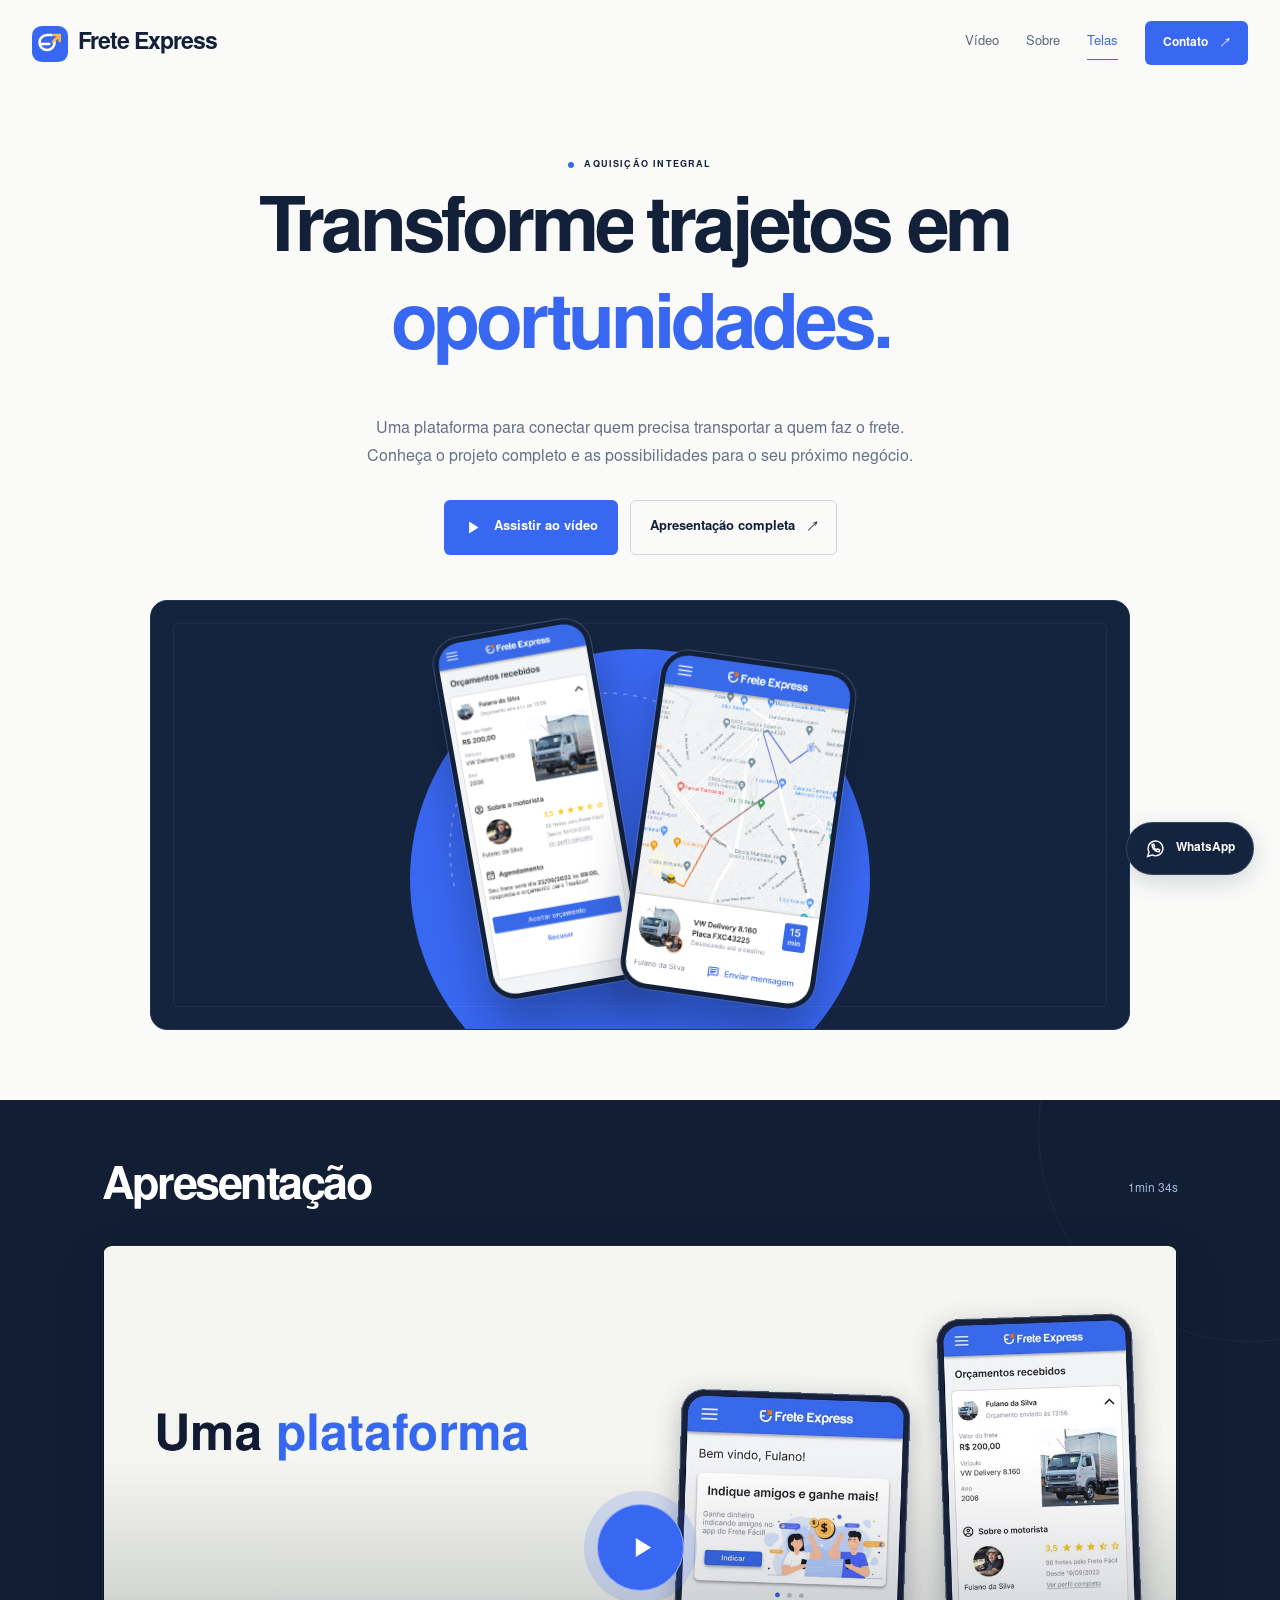
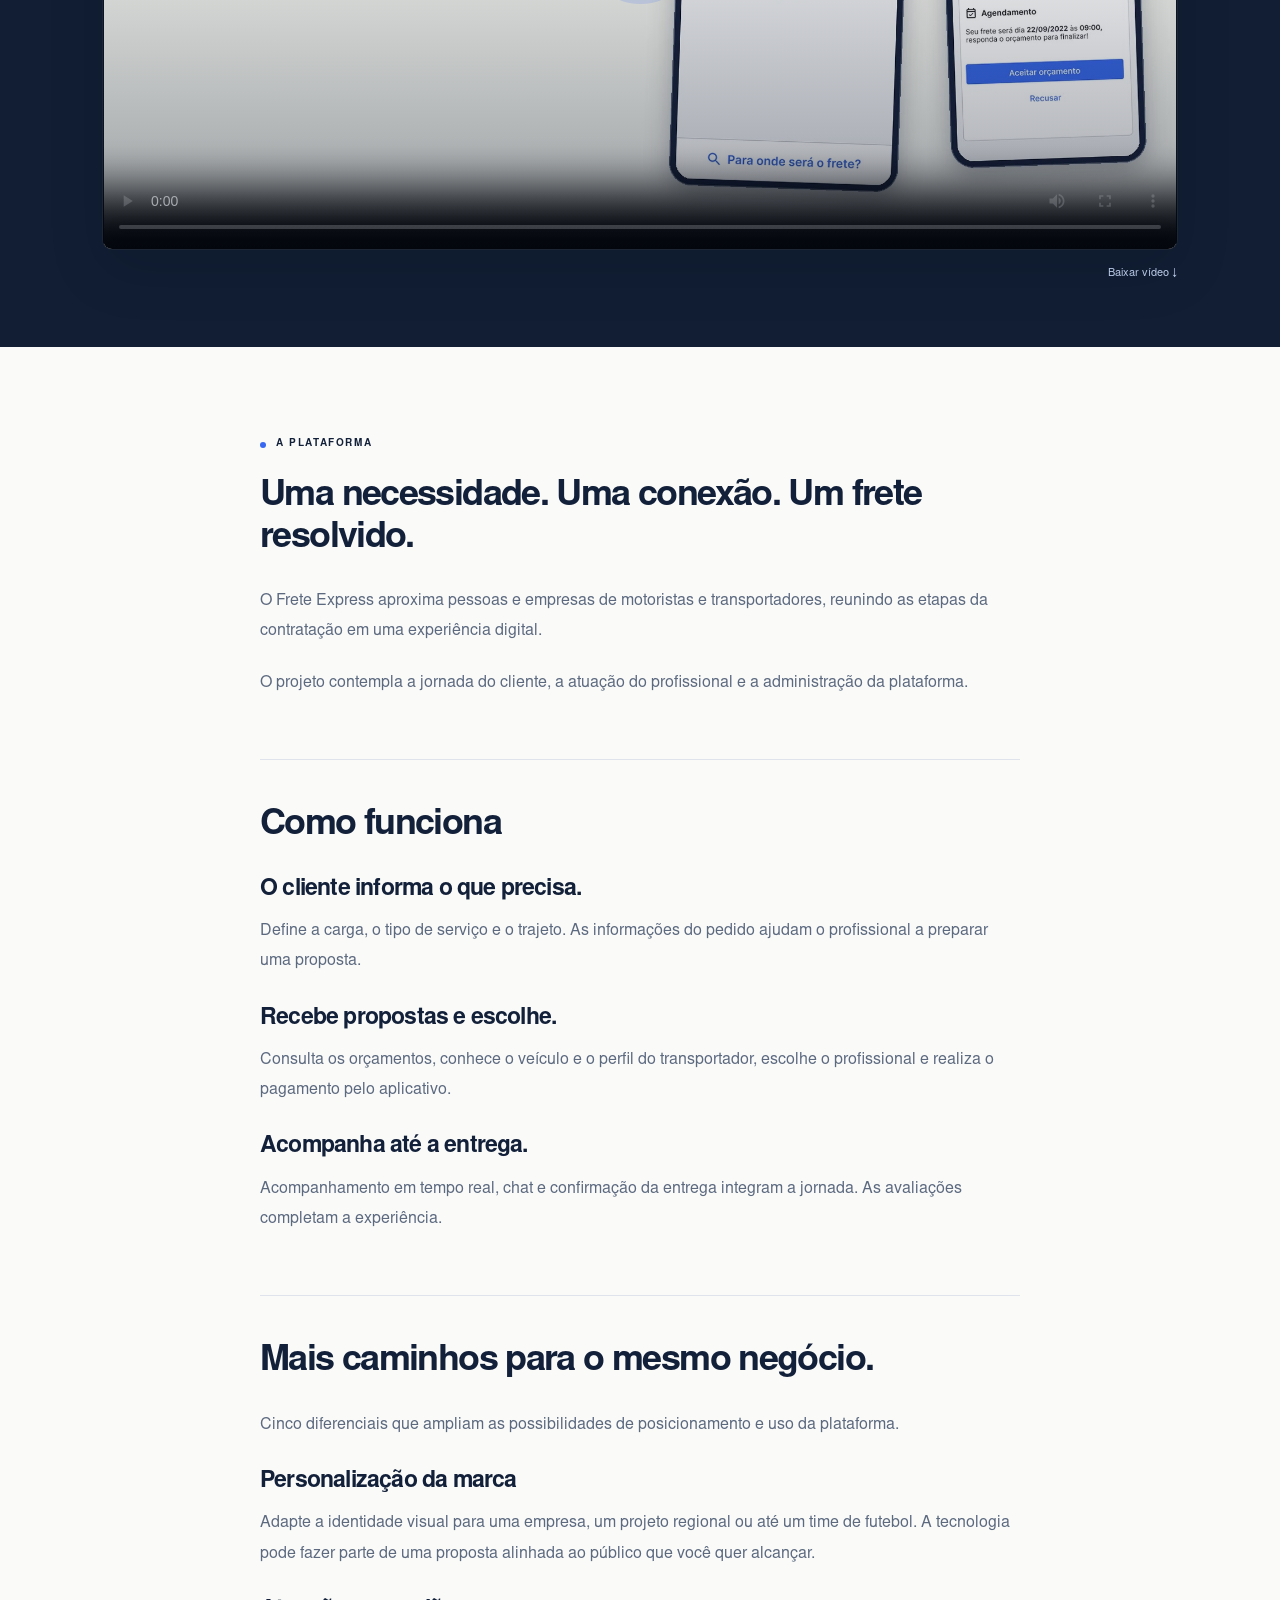
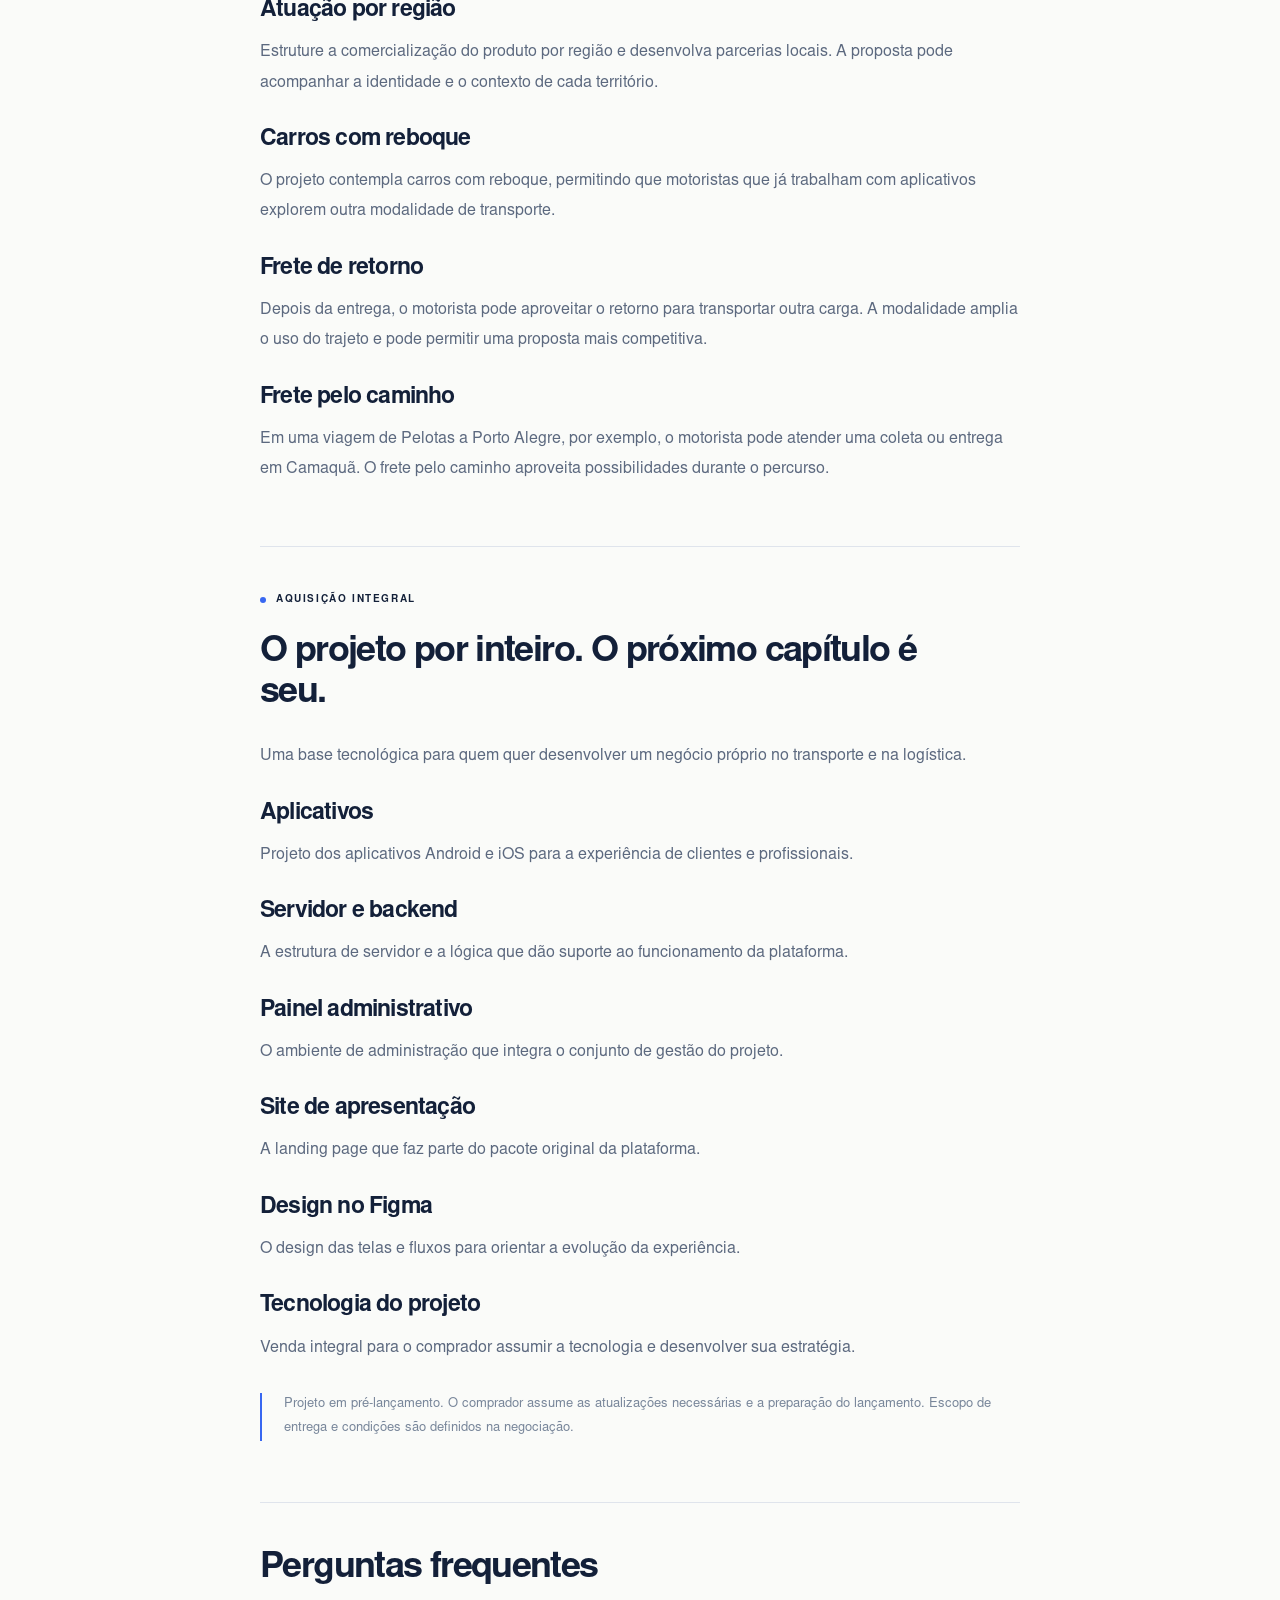
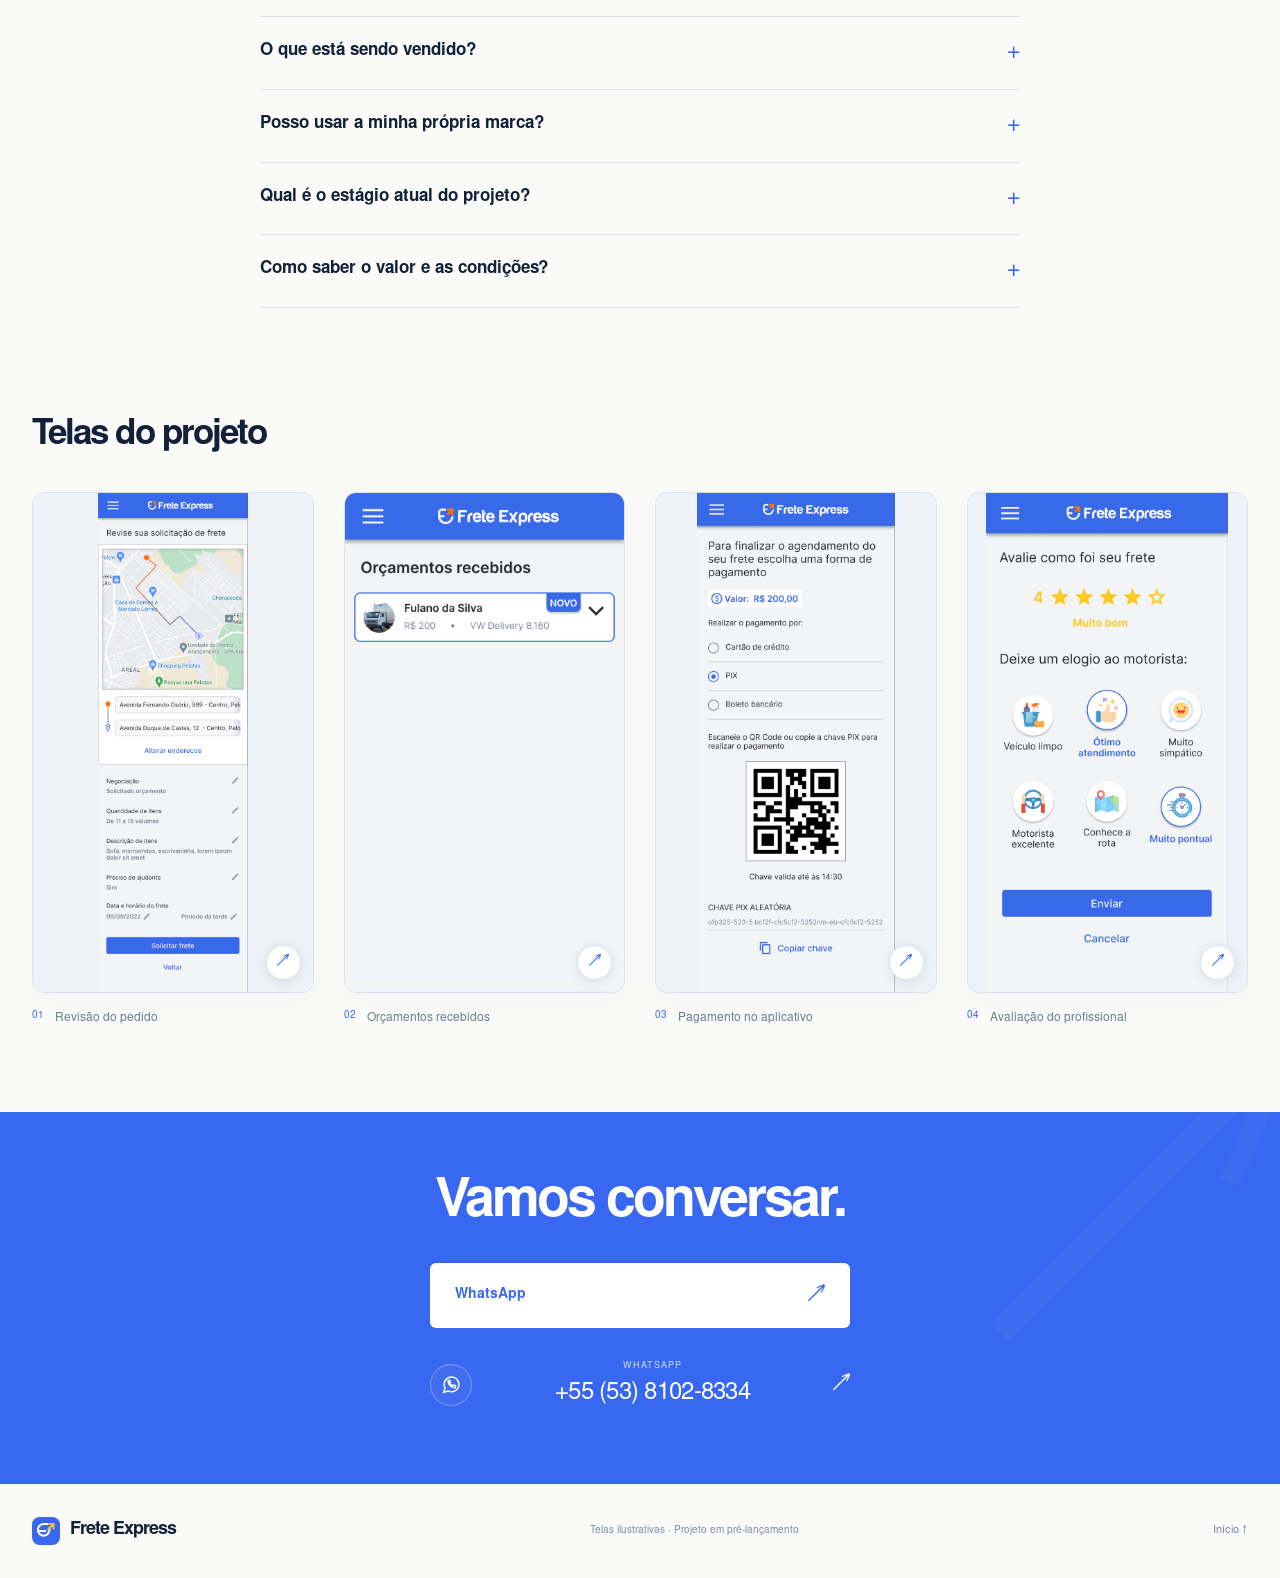
==== commit b4a05762: "Restore presentation copy in a single centered column" ====
--- a/public/index.html
+++ b/public/index.html
@@ -17,7 +17,7 @@
   <link rel="stylesheet" href="./styles.css">
   <script src="./app.js" defer></script>
 </head>
-<body data-page="home" class="home-clean">
+<body data-page="home" class="home-clean home-column">
 <a class="skip-link" href="#conteudo">Ir para o conteúdo</a>
 <div class="reading-progress" aria-hidden="true"></div>
 <header class="site-header">
@@ -25,7 +25,7 @@
     <a class="brand" href="./" aria-label="Frete Express, início"><img src="./assets/brand.svg" width="35" height="35" alt=""><span class="brand-name">Frete Express</span></a>
     <button class="menu-button" type="button" aria-label="Abrir menu" aria-controls="menu-principal" aria-expanded="false"><svg viewBox="0 0 24 24" fill="none" stroke="currentColor" stroke-width="1.6" aria-hidden="true"><path d="M4 7h16M4 12h16M4 17h16"/></svg></button>
     <nav class="nav" id="menu-principal" aria-label="Menu principal">
-      <a href="#apresentacao">Vídeo</a><a href="#plataforma">Telas</a><a href="#contato" class="btn btn-primary">Contato <span aria-hidden="true">↗</span></a>
+      <a href="#apresentacao">Vídeo</a><a href="#sobre">Sobre</a><a href="#plataforma">Telas</a><a href="#contato" class="btn btn-primary">Contato <span aria-hidden="true">↗</span></a>
     </nav>
   </div>
 </header>
@@ -36,7 +36,7 @@
         <div class="hero-copy">
           <span class="eyebrow">Aquisição integral</span>
           <h1 id="hero-title" aria-label="Transforme trajetos em oportunidades."><span class="hero-line"><span>Transforme</span></span><span class="hero-line"><span>trajetos em</span></span><span class="hero-line blue"><span>oportunidades.</span></span></h1>
-          <p id="project-summary">Uma plataforma de fretes com aplicativos, painel e design. Projeto em pré-lançamento, disponível para aquisição integral.</p>
+          <p id="project-summary">Uma plataforma para conectar quem precisa transportar a quem faz o frete. Conheça o projeto completo e as possibilidades para o seu próximo negócio.</p>
           <div class="hero-actions">
             <a class="btn btn-primary" href="#apresentacao" data-watch><svg viewBox="0 0 20 20" fill="currentColor" aria-hidden="true"><path d="m6 3 11 7L6 17V3Z"/></svg>Assistir ao vídeo</a>
             <a class="btn btn-outline" href="./apresentacao.html">Apresentação completa <span aria-hidden="true">↗</span></a>
@@ -72,6 +72,19 @@
     </div>
   </section>
 
+  
+  <section class="written-section" id="sobre" aria-label="Apresentação por escrito">
+    <div class="container reading-container">
+      <article class="article-content reading-copy">
+        <section id="visao-geral"><span class="eyebrow">A plataforma</span><h2>Uma necessidade. Uma conexão. Um frete resolvido.</h2><p>O Frete Express aproxima pessoas e empresas de motoristas e transportadores, reunindo as etapas da contratação em uma experiência digital.</p><p>O projeto contempla a jornada do cliente, a atuação do profissional e a administração da plataforma.</p></section>
+        <section id="funcionamento"><h2>Como funciona</h2><h3>O cliente informa o que precisa.</h3><p>Define a carga, o tipo de serviço e o trajeto. As informações do pedido ajudam o profissional a preparar uma proposta.</p><h3>Recebe propostas e escolhe.</h3><p>Consulta os orçamentos, conhece o veículo e o perfil do transportador, escolhe o profissional e realiza o pagamento pelo aplicativo.</p><h3>Acompanha até a entrega.</h3><p>Acompanhamento em tempo real, chat e confirmação da entrega integram a jornada. As avaliações completam a experiência.</p></section>
+        <section id="diferenciais"><h2>Mais caminhos para o mesmo negócio.</h2><p>Cinco diferenciais que ampliam as possibilidades de posicionamento e uso da plataforma.</p><h3>Personalização da marca</h3><p>Adapte a identidade visual para uma empresa, um projeto regional ou até um time de futebol. A tecnologia pode fazer parte de uma proposta alinhada ao público que você quer alcançar.</p><h3>Atuação por região</h3><p>Estruture a comercialização do produto por região e desenvolva parcerias locais. A proposta pode acompanhar a identidade e o contexto de cada território.</p><h3>Carros com reboque</h3><p>O projeto contempla carros com reboque, permitindo que motoristas que já trabalham com aplicativos explorem outra modalidade de transporte.</p><h3>Frete de retorno</h3><p>Depois da entrega, o motorista pode aproveitar o retorno para transportar outra carga. A modalidade amplia o uso do trajeto e pode permitir uma proposta mais competitiva.</p><h3>Frete pelo caminho</h3><p>Em uma viagem de Pelotas a Porto Alegre, por exemplo, o motorista pode atender uma coleta ou entrega em Camaquã. O frete pelo caminho aproveita possibilidades durante o percurso.</p></section>
+        <section id="aquisicao"><span class="eyebrow">Aquisição integral</span><h2>O projeto por inteiro. O próximo capítulo é seu.</h2><p>Uma base tecnológica para quem quer desenvolver um negócio próprio no transporte e na logística.</p><h3>Aplicativos</h3><p>Projeto dos aplicativos Android e iOS para a experiência de clientes e profissionais.</p><h3>Servidor e backend</h3><p>A estrutura de servidor e a lógica que dão suporte ao funcionamento da plataforma.</p><h3>Painel administrativo</h3><p>O ambiente de administração que integra o conjunto de gestão do projeto.</p><h3>Site de apresentação</h3><p>A landing page que faz parte do pacote original da plataforma.</p><h3>Design no Figma</h3><p>O design das telas e fluxos para orientar a evolução da experiência.</p><h3>Tecnologia do projeto</h3><p>Venda integral para o comprador assumir a tecnologia e desenvolver sua estratégia.</p><p class="reading-note">Projeto em pré-lançamento. O comprador assume as atualizações necessárias e a preparação do lançamento. Escopo de entrega e condições são definidos na negociação.</p></section>
+        <section id="perguntas"><h2>Perguntas frequentes</h2><div class="faq-list"><details><summary>O que está sendo vendido?</summary><p>A aquisição integral do projeto Frete Express, composto por aplicativos Android e iOS, servidor, painel administrativo, site de apresentação e design no Figma. Os detalhes da entrega e da transferência são alinhados na negociação.</p></details><details><summary>Posso usar a minha própria marca?</summary><p>A personalização da identidade faz parte dos diferenciais informados para o projeto. A proposta pode ser adaptada à identidade de uma empresa, região ou clube.</p></details><details><summary>Qual é o estágio atual do projeto?</summary><p>O Frete Express está em pré-lançamento. O comprador assume a tecnologia, realiza as atualizações necessárias e prepara a operação e o lançamento com sua estratégia.</p></details><details><summary>Como saber o valor e as condições?</summary><p>O valor é tratado diretamente com o responsável pela venda. A conversa comercial permite conhecer o escopo da entrega e alinhar as condições da aquisição integral.</p></details></div></section>
+      </article>
+    </div>
+  </section>
+
   <section class="screens-section" id="plataforma" aria-labelledby="screens-title"><div class="container">
     <div class="screens-top"><h2 id="screens-title">Telas do projeto</h2></div>
     <div class="screens">
--- a/public/styles.css
+++ b/public/styles.css
@@ -117,3 +117,81 @@
  .home-clean .hero-actions .btn{font-size:10px}
  .home-clean .video-section h2{font-size:29px}
 }
+
+/* All presentation copy follows a single centered reading column. */
+.home-column .hero-grid{display:flex;flex-direction:column;gap:45px;min-height:0}
+.home-column .hero-copy{width:100%;max-width:940px;text-align:center;padding-block:28px 0}
+.home-column .hero-copy .eyebrow{justify-content:center;margin-bottom:24px}
+.home-column .hero-copy h1{max-width:none;font-size:clamp(50px,6vw,82px);margin-inline:auto;margin-bottom:25px}
+.home-column .hero-line{display:inline-block}
+.home-column .hero-line:not(:last-child){margin-right:.16em}
+.home-column #project-summary{max-width:590px;margin-inline:auto;font-size:16px;line-height:1.8}
+.home-column .hero-actions{justify-content:center;margin-top:28px}
+.home-column .hero-art{width:100%;max-width:980px;height:430px;flex:none}
+.home-column .phone-back{width:159px;left:calc(50% - 180px);top:25px}
+.home-column .phone-front{width:196px;right:calc(50% - 196px);top:58px}
+.home-column .art-backdrop{left:50%;top:48px;transform:translateX(-50%);width:460px;height:460px}
+.home-column .art-route{width:66%;left:17%}
+.home-column .video-section{margin-top:70px}
+.written-section{padding-block:90px 25px}
+.reading-container{max-width:900px}
+.reading-copy{max-width:760px;margin-inline:auto}
+.reading-copy section{margin-bottom:46px;padding-bottom:40px}
+.reading-copy h2{max-width:720px;font-size:36px;line-height:1.15}
+.reading-copy h3{font-size:23px;margin-top:28px;margin-bottom:13px}
+.reading-copy p{font-size:16px;line-height:1.9;margin-bottom:21px}
+.reading-copy .reading-note{font-size:13px;line-height:1.85;margin-top:30px;color:#78869a;border-left:2px solid var(--blue);padding-left:22px}
+.reading-copy details{padding-block:22px}
+.reading-copy details p{font-size:14px;line-height:1.85;margin-top:16px}
+.home-column .contact-grid,.presentation-column .contact-grid{display:block;max-width:830px;text-align:center}
+.home-column .contact-copy,.presentation-column .contact-copy{max-width:650px;margin-inline:auto}
+.home-column .contact-methods,.presentation-column .contact-methods{max-width:420px;width:100%;margin:30px auto 0}
+.presentation-column .contact-copy p{margin-inline:auto}
+.presentation-column .contact-copy .eyebrow{justify-content:center}
+.presentation-column .article-hero-grid{display:block;max-width:900px;margin:auto;text-align:center}
+.presentation-column .article-hero .eyebrow{justify-content:center}
+.presentation-column .article-hero .intro{margin-inline:auto}
+.presentation-column .reading-meta{justify-content:center}
+.presentation-column .article-visual{display:none}
+.presentation-column .article-layout{display:block;max-width:900px}
+.presentation-column .article-content{margin-inline:auto;max-width:760px}
+.presentation-column .article-toc{position:static;max-width:760px;margin:0 auto 42px;padding-block:16px;border-top:1px solid var(--line)}
+.presentation-column .article-toc summary{font-size:13px;color:#65748b;font-weight:400}
+.presentation-column .article-toc nav{margin-top:20px;display:block;border:0;padding:0;overflow:visible}
+.presentation-column .article-toc nav a{display:block;font-size:12px;border:0;margin:0;padding:8px 0}
+.presentation-column .article-toc .btn{display:inline-flex;margin-top:20px}
+@media(max-width:850px){
+ .home-column .hero-grid{gap:35px}
+ .home-column .hero-copy{max-width:760px;padding-top:10px}
+ .home-column .hero-copy h1{font-size:clamp(52px,7.3vw,67px)}
+ .home-column .hero-art{max-width:650px;height:420px}
+ .home-column .phone-back{width:155px;left:calc(50% - 174px);top:24px}
+ .home-column .phone-front{width:190px;right:calc(50% - 190px);top:55px}
+ .home-column .art-backdrop{width:430px;height:430px;top:54px}
+ .written-section{padding-top:68px}
+ .reading-copy h2{font-size:33px}
+}
+@media(max-width:480px){
+ .home-column .hero-copy h1{font-size:clamp(43px,10.8vw,51px)}
+ .home-column .hero-line{display:block;margin-right:0!important}
+ .home-column #project-summary{font-size:14px;line-height:1.8}
+ .home-column .hero-art{height:390px}
+ .home-column .phone-back{width:135px;left:10%;top:31px}
+ .home-column .phone-front{width:161px;right:9%;top:75px}
+ .home-column .art-backdrop{width:340px;height:340px;top:62px}
+ .home-column .art-route{width:100%;left:0}
+ .written-section{padding-top:55px}
+ .reading-copy h2{font-size:29px}
+ .reading-copy h3{font-size:21px}
+ .reading-copy p{font-size:15px;line-height:1.9}
+ .reading-copy section{margin-bottom:34px;padding-bottom:30px}
+ .reading-copy .reading-note{font-size:12px;padding-left:18px}
+ .home-column .contact-section h2{font-size:36px}
+}
+@media(max-width:360px){
+ .home-column .hero-art{height:355px}
+ .home-column .phone-back{width:121px;left:7%;top:29px}
+ .home-column .phone-front{width:143px;right:7%;top:66px}
+}
+.presentation-column .article-screen{display:block}
+.presentation-column .article-screen img{margin:0 auto 24px}
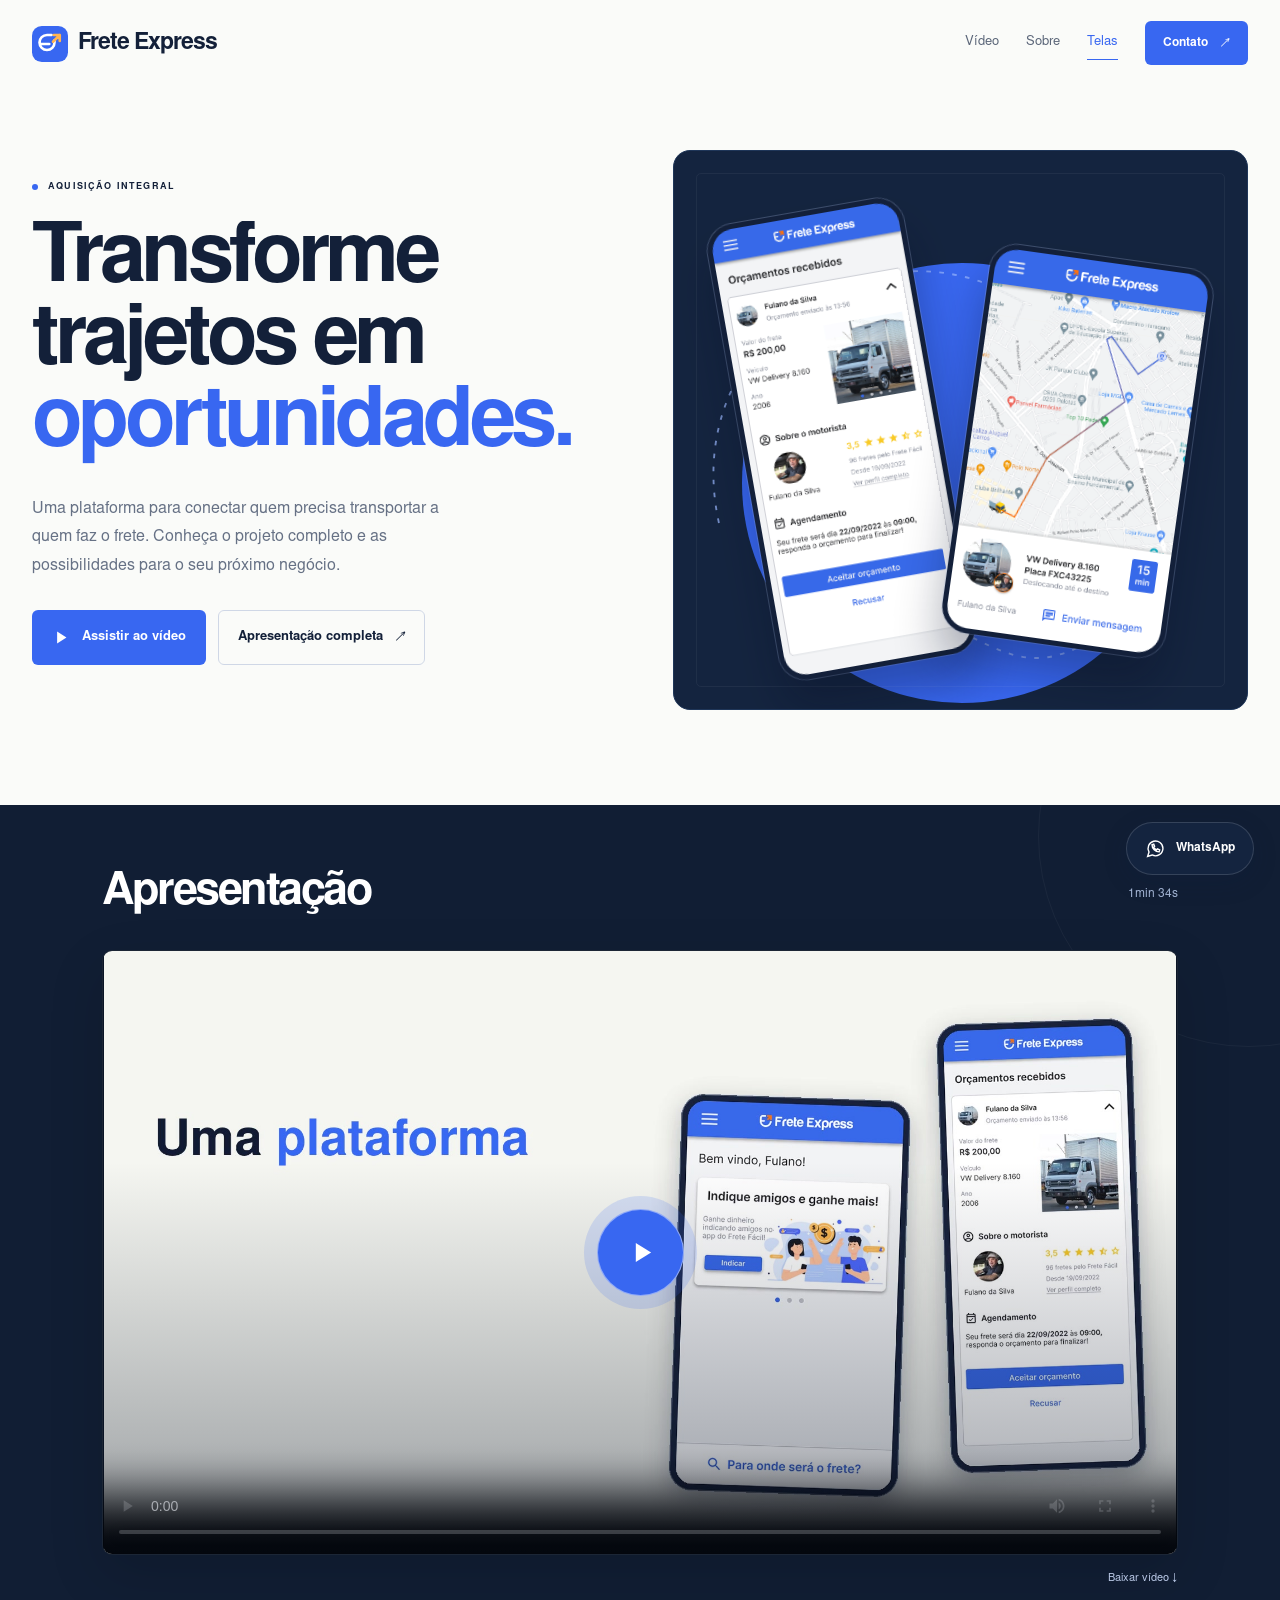
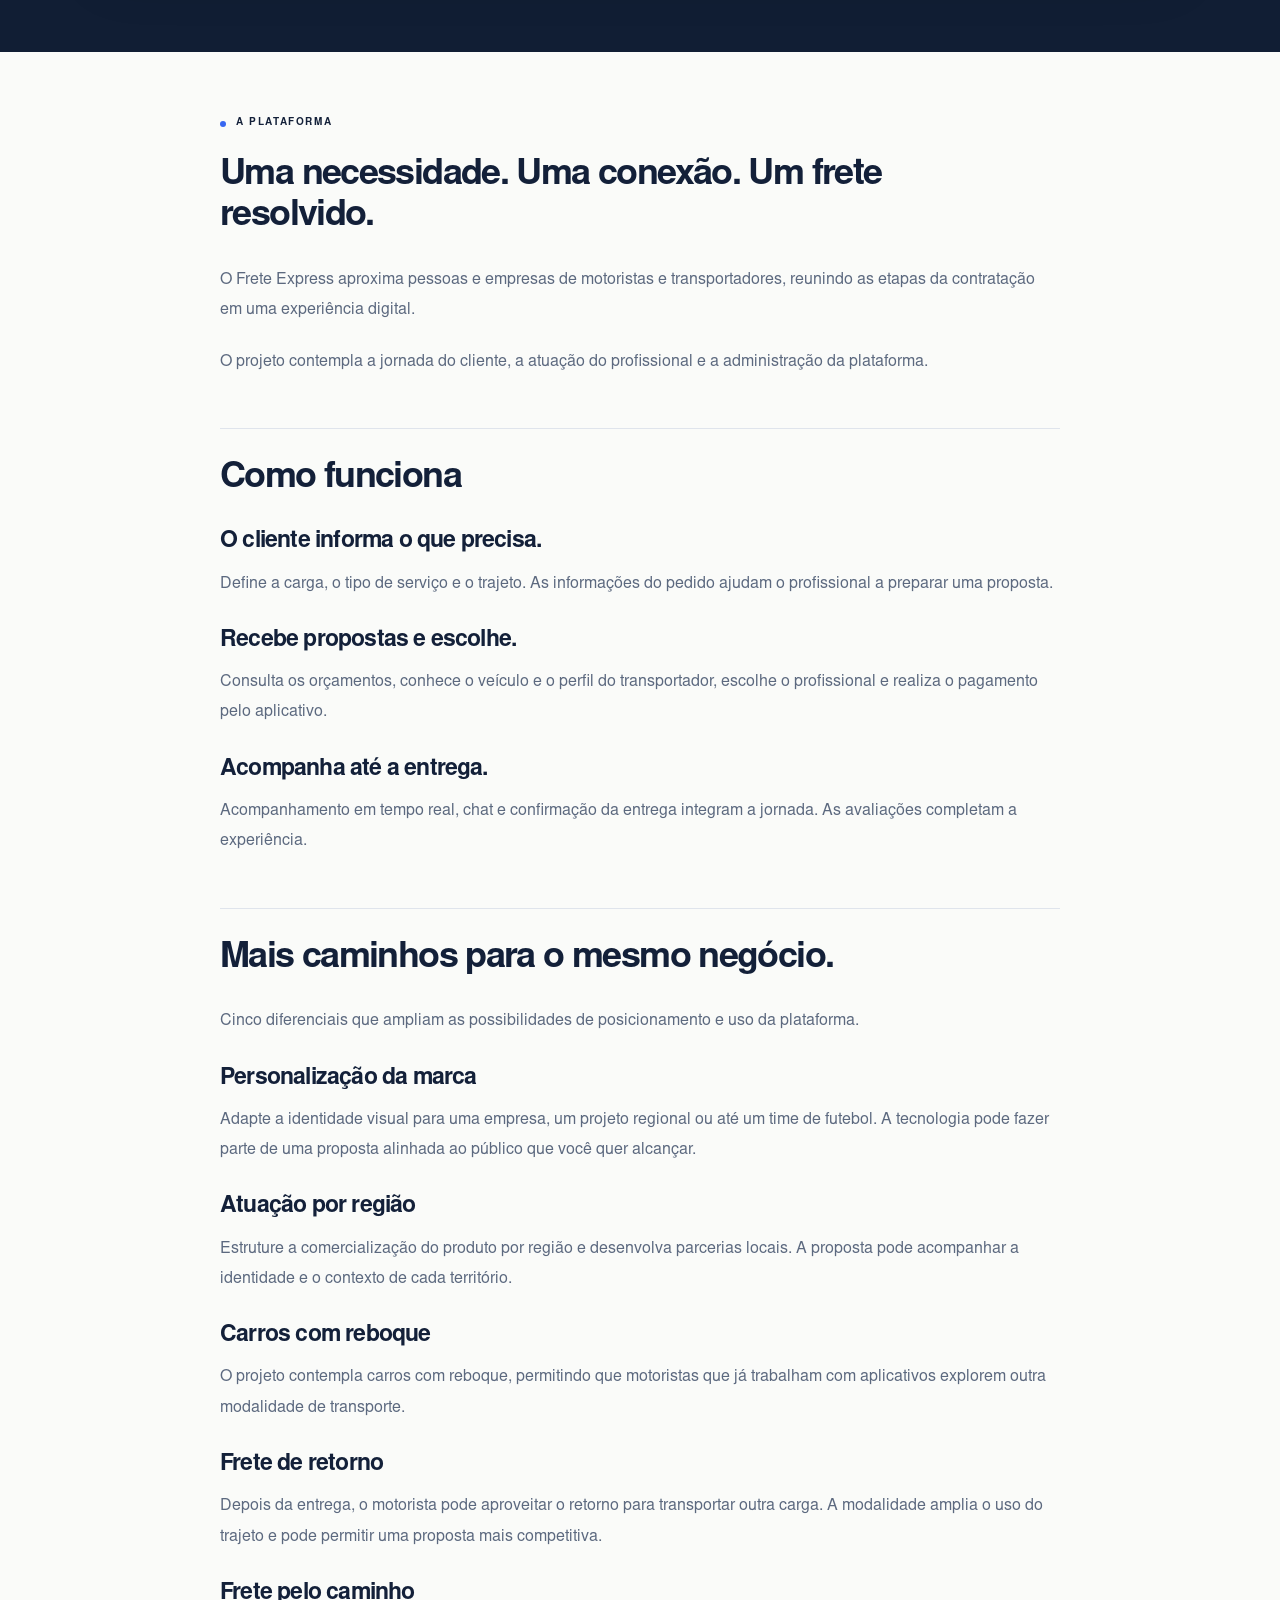
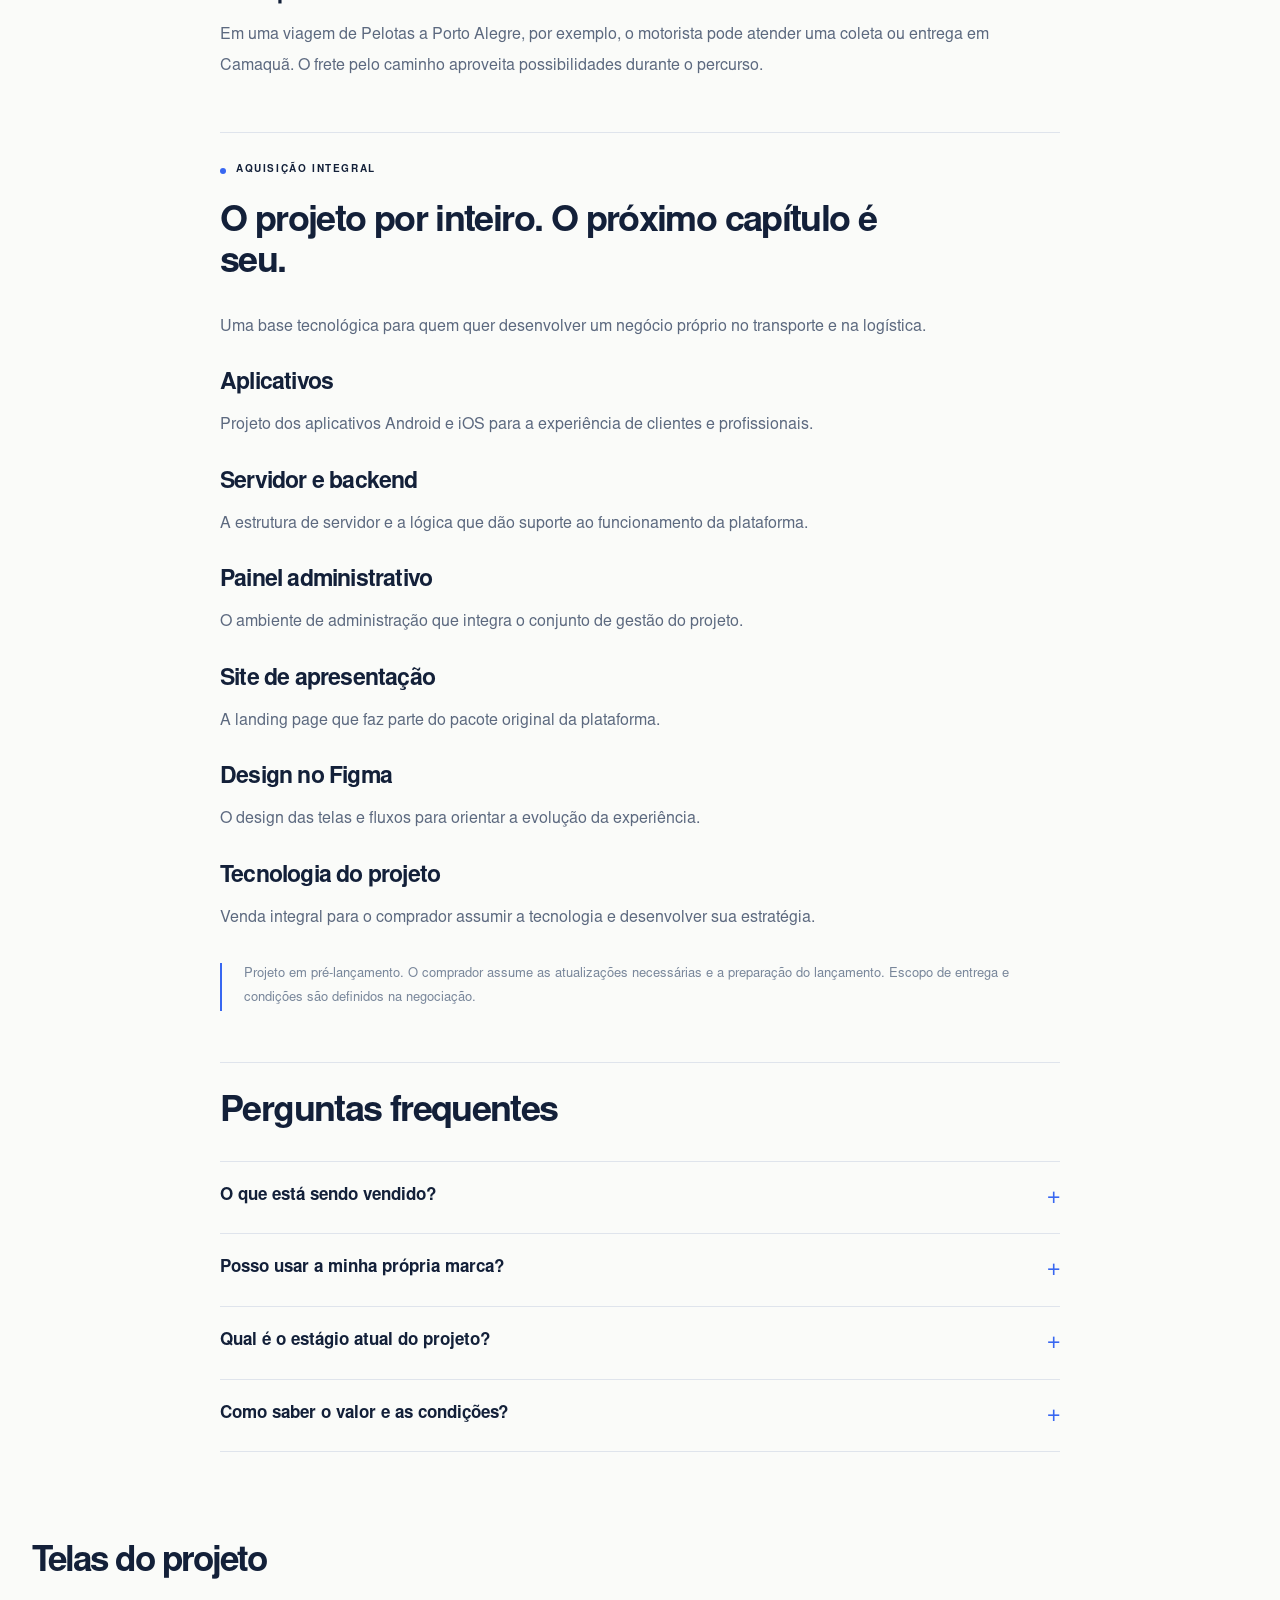
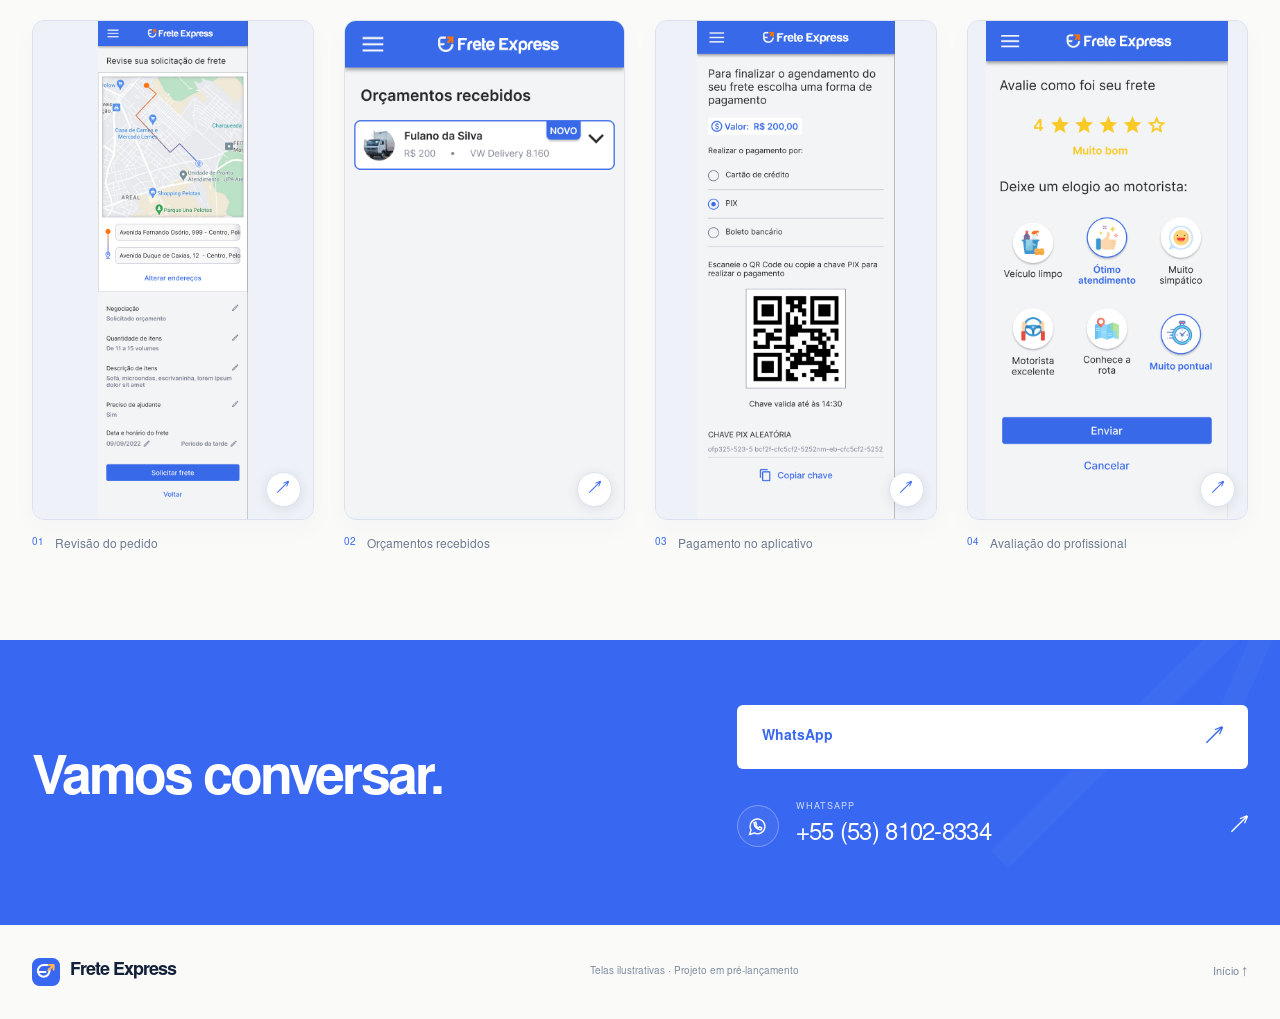
==== commit b2ca0675: "Restore side-by-side opening and tighten content spacing" ====
--- a/public/index.html
+++ b/public/index.html
@@ -17,7 +17,7 @@
   <link rel="stylesheet" href="./styles.css">
   <script src="./app.js" defer></script>
 </head>
-<body data-page="home" class="home-clean home-column">
+<body data-page="home" class="home-clean">
 <a class="skip-link" href="#conteudo">Ir para o conteúdo</a>
 <div class="reading-progress" aria-hidden="true"></div>
 <header class="site-header">
--- a/public/styles.css
+++ b/public/styles.css
@@ -50,7 +50,7 @@
 
 @media(max-width:850px){html{scroll-padding-top:96px}}
 
-/* The main page has a single summary; full copy lives in apresentacao.html. */
+/* Compact opening with the summary beside the original product screens. */
 .home-clean .hero-grid{min-height:600px;gap:65px}
 .home-clean .hero-art{height:560px}
 .home-clean .hero-copy{padding-block:15px 30px}
@@ -118,34 +118,20 @@
  .home-clean .video-section h2{font-size:29px}
 }
 
-/* All presentation copy follows a single centered reading column. */
-.home-column .hero-grid{display:flex;flex-direction:column;gap:45px;min-height:0}
-.home-column .hero-copy{width:100%;max-width:940px;text-align:center;padding-block:28px 0}
-.home-column .hero-copy .eyebrow{justify-content:center;margin-bottom:24px}
-.home-column .hero-copy h1{max-width:none;font-size:clamp(50px,6vw,82px);margin-inline:auto;margin-bottom:25px}
-.home-column .hero-line{display:inline-block}
-.home-column .hero-line:not(:last-child){margin-right:.16em}
-.home-column #project-summary{max-width:590px;margin-inline:auto;font-size:16px;line-height:1.8}
-.home-column .hero-actions{justify-content:center;margin-top:28px}
-.home-column .hero-art{width:100%;max-width:980px;height:430px;flex:none}
-.home-column .phone-back{width:159px;left:calc(50% - 180px);top:25px}
-.home-column .phone-front{width:196px;right:calc(50% - 196px);top:58px}
-.home-column .art-backdrop{left:50%;top:48px;transform:translateX(-50%);width:460px;height:460px}
-.home-column .art-route{width:66%;left:17%}
-.home-column .video-section{margin-top:70px}
-.written-section{padding-block:90px 25px}
-.reading-container{max-width:900px}
-.reading-copy{max-width:760px;margin-inline:auto}
-.reading-copy section{margin-bottom:46px;padding-bottom:40px}
+/* Explanatory copy remains together, with tighter section spacing. */
+.written-section{padding-block:64px 8px}
+.reading-container{max-width:1000px}
+.reading-copy{max-width:840px;margin-inline:auto}
+.reading-copy section{margin-bottom:30px;padding-bottom:30px}
 .reading-copy h2{max-width:720px;font-size:36px;line-height:1.15}
 .reading-copy h3{font-size:23px;margin-top:28px;margin-bottom:13px}
 .reading-copy p{font-size:16px;line-height:1.9;margin-bottom:21px}
 .reading-copy .reading-note{font-size:13px;line-height:1.85;margin-top:30px;color:#78869a;border-left:2px solid var(--blue);padding-left:22px}
 .reading-copy details{padding-block:22px}
 .reading-copy details p{font-size:14px;line-height:1.85;margin-top:16px}
-.home-column .contact-grid,.presentation-column .contact-grid{display:block;max-width:830px;text-align:center}
-.home-column .contact-copy,.presentation-column .contact-copy{max-width:650px;margin-inline:auto}
-.home-column .contact-methods,.presentation-column .contact-methods{max-width:420px;width:100%;margin:30px auto 0}
+.presentation-column .contact-grid{display:block;max-width:830px;text-align:center}
+.presentation-column .contact-copy{max-width:650px;margin-inline:auto}
+.presentation-column .contact-methods{max-width:420px;width:100%;margin:30px auto 0}
 .presentation-column .contact-copy p{margin-inline:auto}
 .presentation-column .contact-copy .eyebrow{justify-content:center}
 .presentation-column .article-hero-grid{display:block;max-width:900px;margin:auto;text-align:center}
@@ -161,37 +147,16 @@
 .presentation-column .article-toc nav a{display:block;font-size:12px;border:0;margin:0;padding:8px 0}
 .presentation-column .article-toc .btn{display:inline-flex;margin-top:20px}
 @media(max-width:850px){
- .home-column .hero-grid{gap:35px}
- .home-column .hero-copy{max-width:760px;padding-top:10px}
- .home-column .hero-copy h1{font-size:clamp(52px,7.3vw,67px)}
- .home-column .hero-art{max-width:650px;height:420px}
- .home-column .phone-back{width:155px;left:calc(50% - 174px);top:24px}
- .home-column .phone-front{width:190px;right:calc(50% - 190px);top:55px}
- .home-column .art-backdrop{width:430px;height:430px;top:54px}
- .written-section{padding-top:68px}
+ .written-section{padding-top:54px}
  .reading-copy h2{font-size:33px}
 }
 @media(max-width:480px){
- .home-column .hero-copy h1{font-size:clamp(43px,10.8vw,51px)}
- .home-column .hero-line{display:block;margin-right:0!important}
- .home-column #project-summary{font-size:14px;line-height:1.8}
- .home-column .hero-art{height:390px}
- .home-column .phone-back{width:135px;left:10%;top:31px}
- .home-column .phone-front{width:161px;right:9%;top:75px}
- .home-column .art-backdrop{width:340px;height:340px;top:62px}
- .home-column .art-route{width:100%;left:0}
- .written-section{padding-top:55px}
+ .written-section{padding-top:44px}
  .reading-copy h2{font-size:29px}
  .reading-copy h3{font-size:21px}
  .reading-copy p{font-size:15px;line-height:1.9}
- .reading-copy section{margin-bottom:34px;padding-bottom:30px}
+ .reading-copy section{margin-bottom:26px;padding-bottom:26px}
  .reading-copy .reading-note{font-size:12px;padding-left:18px}
- .home-column .contact-section h2{font-size:36px}
-}
-@media(max-width:360px){
- .home-column .hero-art{height:355px}
- .home-column .phone-back{width:121px;left:7%;top:29px}
- .home-column .phone-front{width:143px;right:7%;top:66px}
 }
 .presentation-column .article-screen{display:block}
 .presentation-column .article-screen img{margin:0 auto 24px}
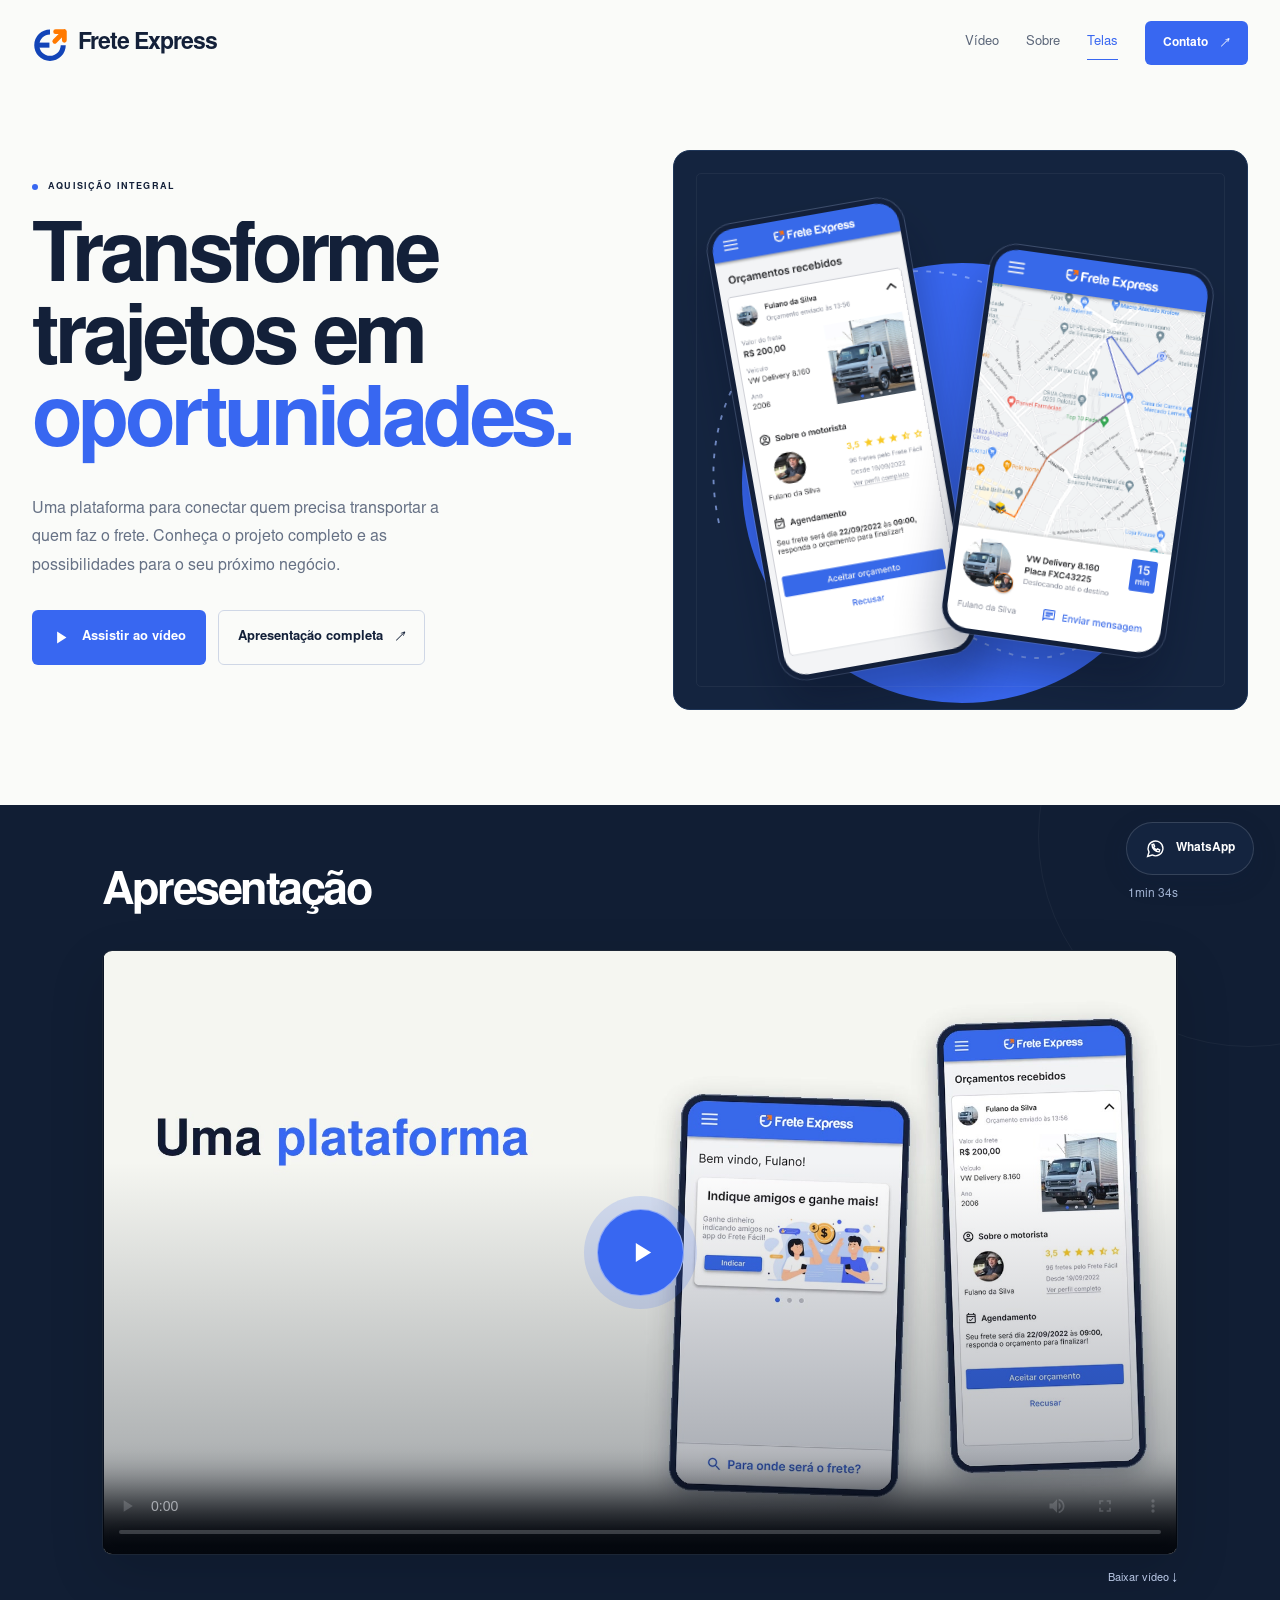
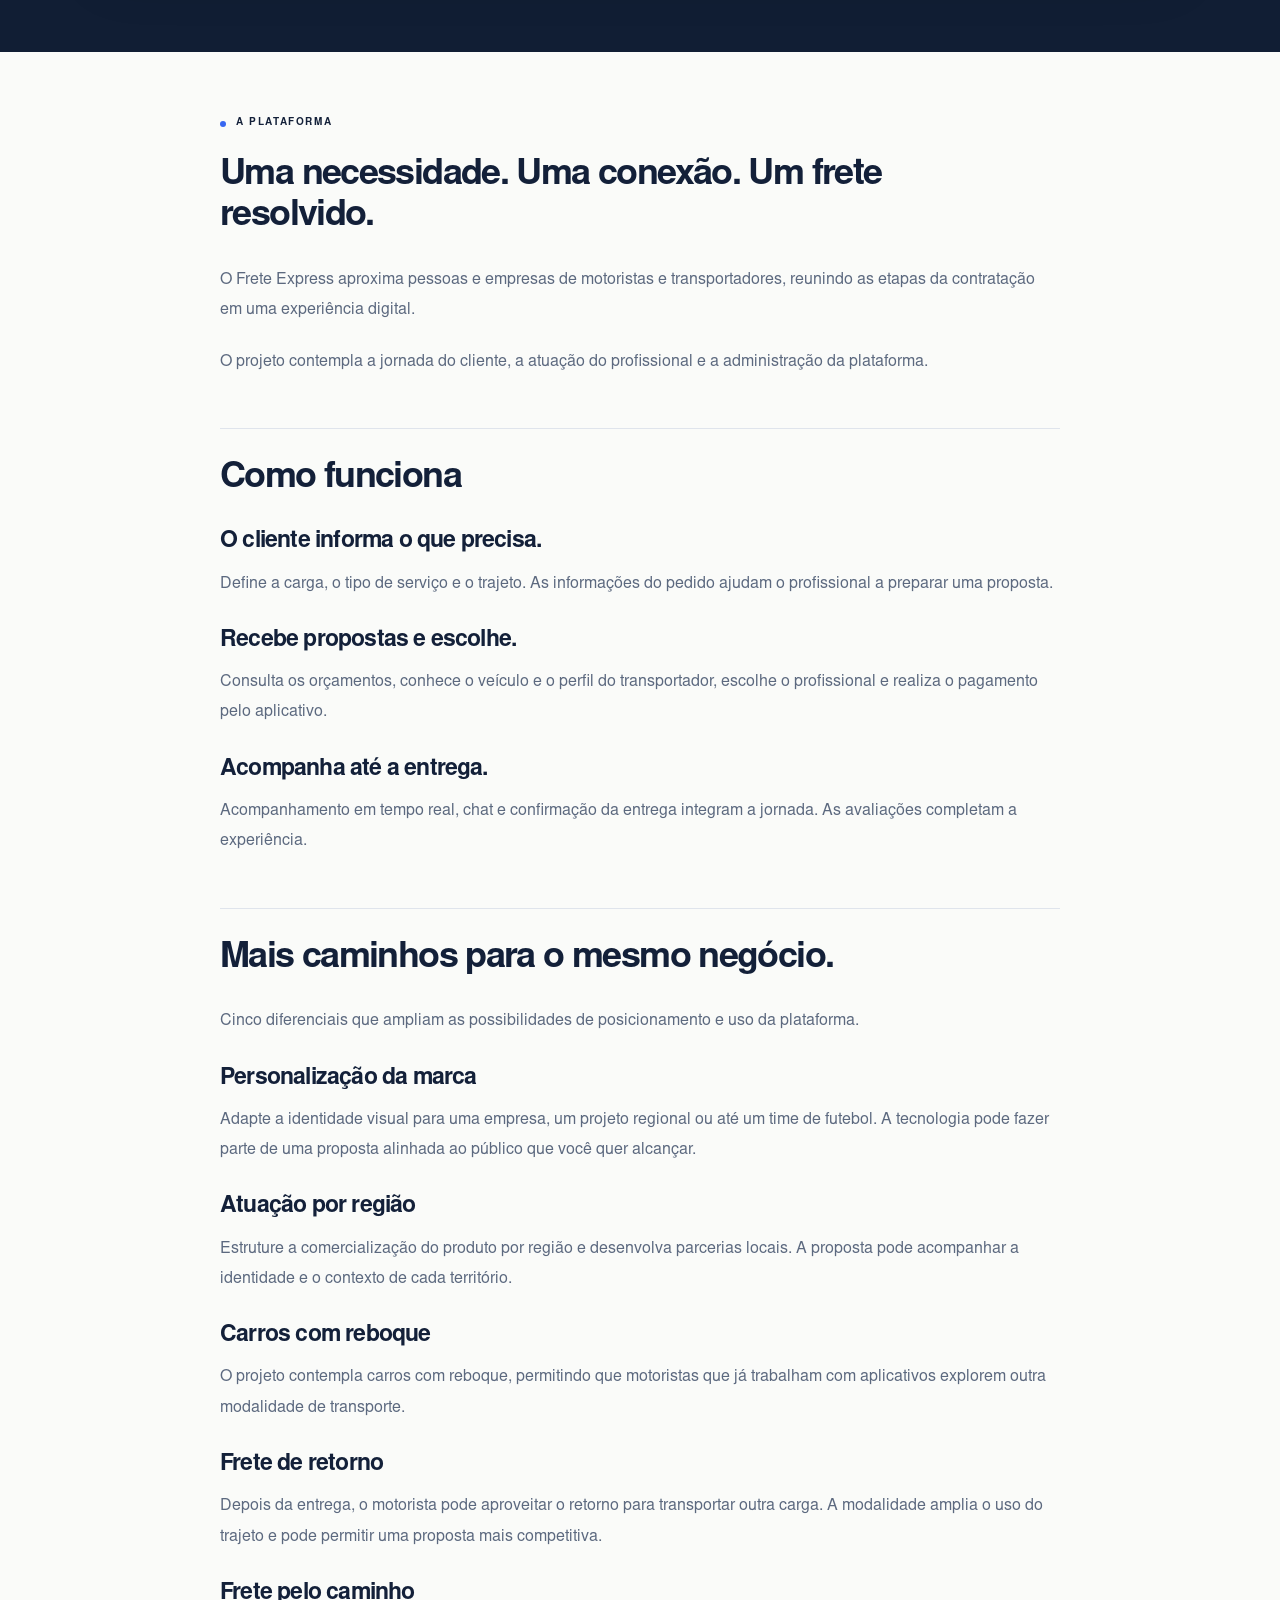
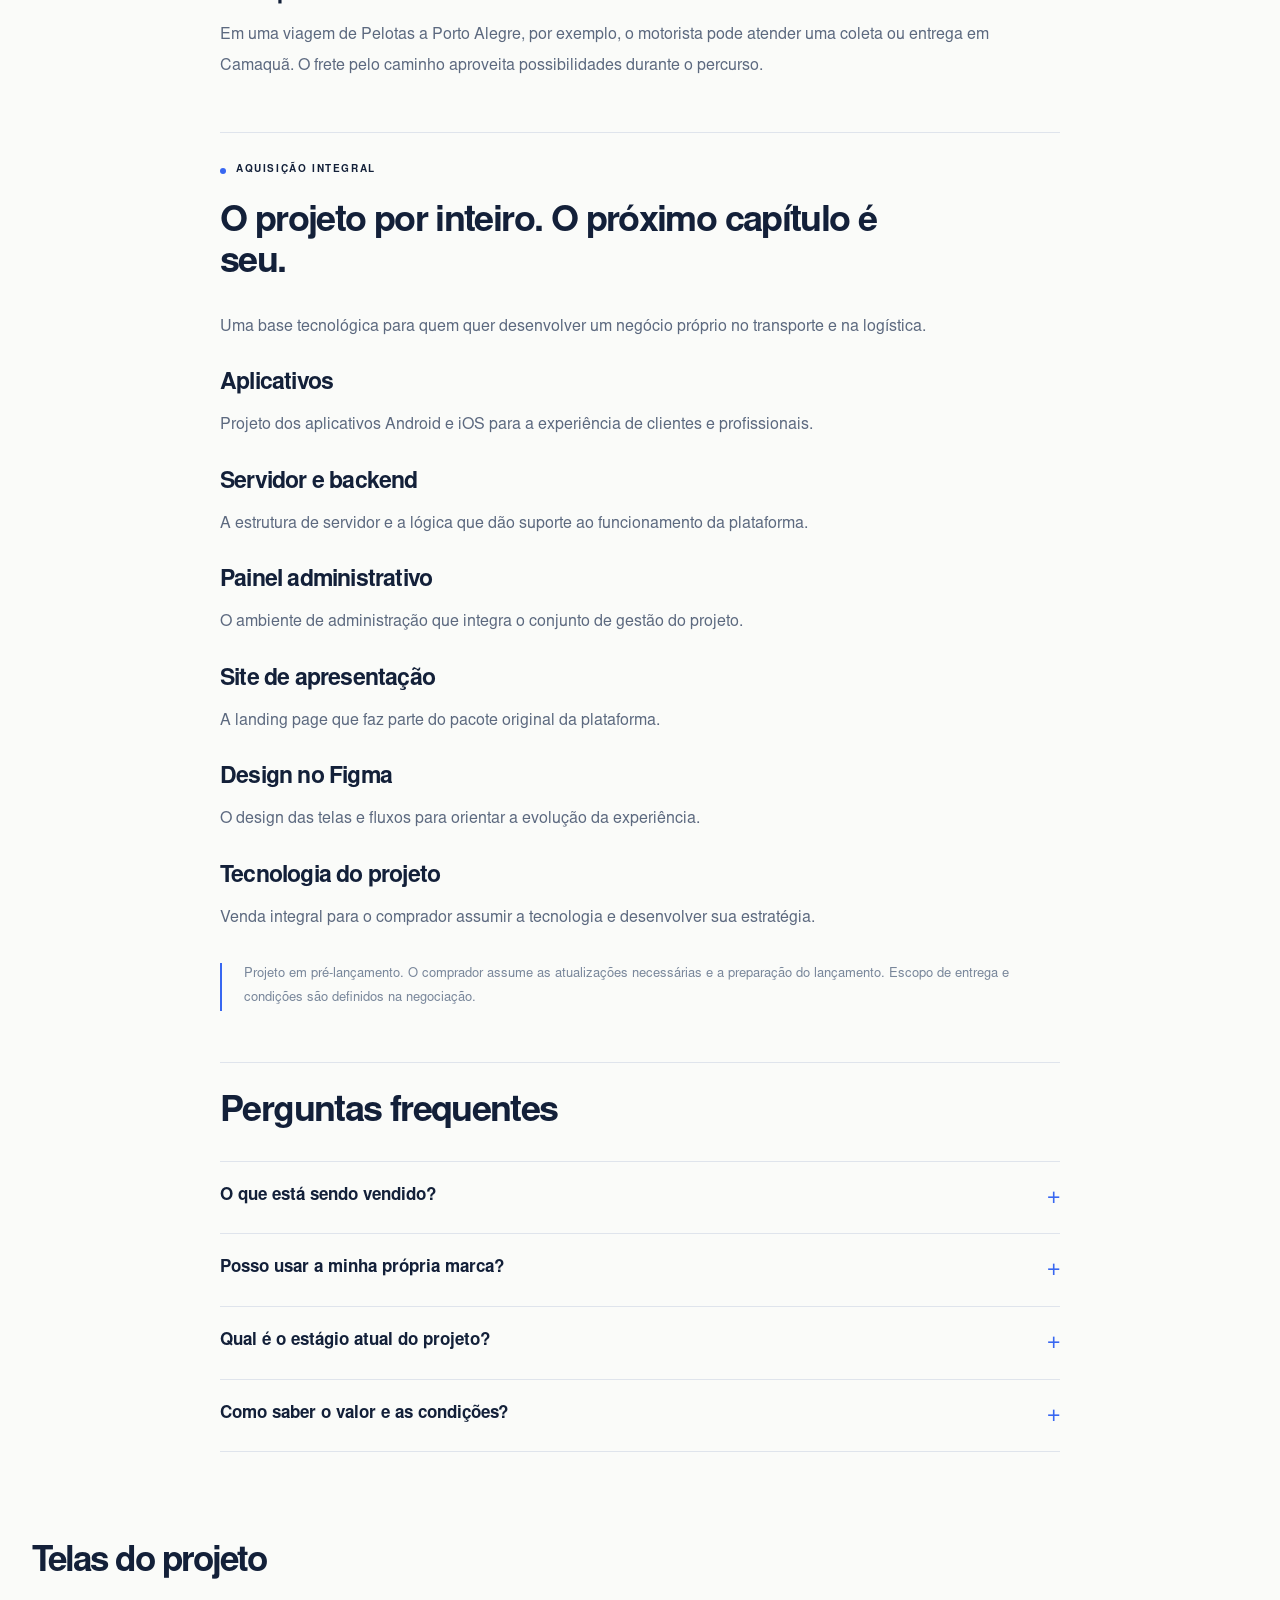
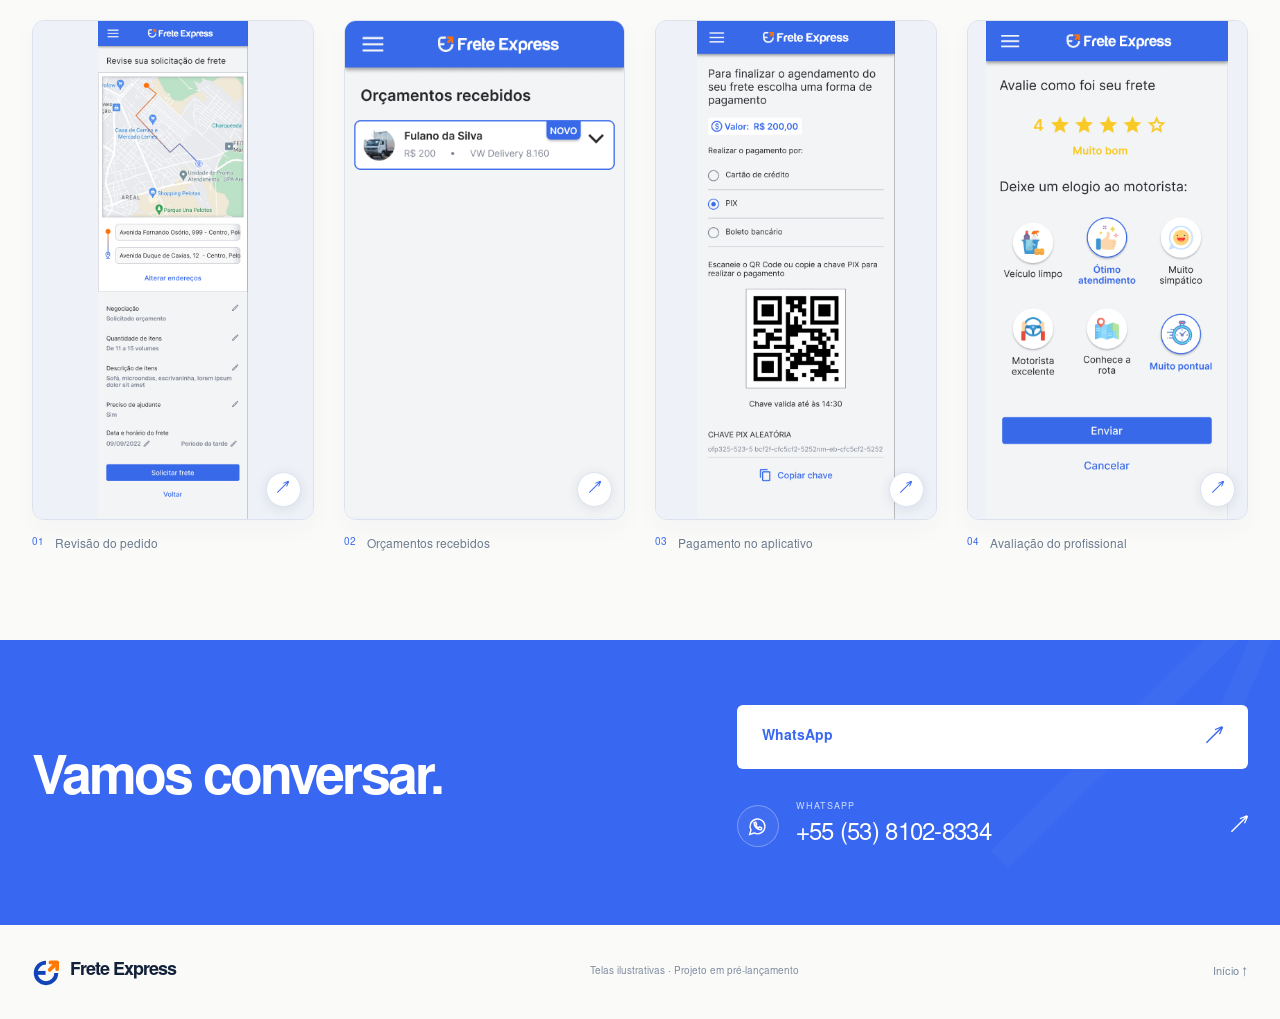
==== commit e29489c9: "Apply supplied Frete Express brand mark across the website" ====
--- a/public/index.html
+++ b/public/index.html
@@ -11,7 +11,7 @@
   <meta property="og:url" content="https://fretexpress-eta.vercel.app/"><meta property="og:type" content="website">
   <meta property="og:locale" content="pt_BR">
   <meta property="og:image" content="https://fretexpress-eta.vercel.app/assets/video-poster.jpg">
-  <link rel="icon" href="./assets/brand.svg" type="image/svg+xml">
+  <link rel="icon" href="./assets/brand.svg?v=2" type="image/svg+xml">
   <link rel="preload" href="./assets/NimbusSans-Regular.otf" as="font" type="font/otf" crossorigin>
   <link rel="preload" href="./assets/NimbusSans-Bold.otf" as="font" type="font/otf" crossorigin>
   <link rel="stylesheet" href="./styles.css">
@@ -22,7 +22,7 @@
 <div class="reading-progress" aria-hidden="true"></div>
 <header class="site-header">
   <div class="container header-inner">
-    <a class="brand" href="./" aria-label="Frete Express, início"><img src="./assets/brand.svg" width="35" height="35" alt=""><span class="brand-name">Frete Express</span></a>
+    <a class="brand" href="./" aria-label="Frete Express, início"><img src="./assets/brand.svg?v=2" width="35" height="35" alt=""><span class="brand-name">Frete Express</span></a>
     <button class="menu-button" type="button" aria-label="Abrir menu" aria-controls="menu-principal" aria-expanded="false"><svg viewBox="0 0 24 24" fill="none" stroke="currentColor" stroke-width="1.6" aria-hidden="true"><path d="M4 7h16M4 12h16M4 17h16"/></svg></button>
     <nav class="nav" id="menu-principal" aria-label="Menu principal">
       <a href="#apresentacao">Vídeo</a><a href="#sobre">Sobre</a><a href="#plataforma">Telas</a><a href="#contato" class="btn btn-primary">Contato <span aria-hidden="true">↗</span></a>
@@ -110,6 +110,6 @@
   <div class="dialog-footer"><span>Design original · dados ilustrativos</span><div class="dialog-nav"><button type="button" data-screen-prev aria-label="Tela anterior">←</button><button type="button" data-screen-next aria-label="Próxima tela">→</button></div></div>
 </dialog>
 <a class="floating-contact" href="https://wa.me/555381028334?text=Ol%C3%A1%21%20Conheci%20a%20apresenta%C3%A7%C3%A3o%20do%20Frete%20Express%20e%20gostaria%20de%20conversar%20sobre%20a%20aquisi%C3%A7%C3%A3o%20integral%20do%20projeto." data-whatsapp-link target="_blank" rel="noopener noreferrer" aria-label="Conversar sobre a aquisição do Frete Express no WhatsApp"><svg viewBox="0 0 24 24" fill="none" stroke="currentColor" stroke-width="1.6" aria-hidden="true"><path d="M20.5 11.8a8.5 8.5 0 0 1-12.4 7.6L3 21l1.6-4.9a8.5 8.5 0 1 1 15.9-4.3Z"/><path d="M8 7.8c0 4.4 3.8 8 8.2 8l.6-2.1-2.6-1.2-1 1c-1.7-.8-2.4-1.5-3.2-3.1l1-1L10 7l-2 .8Z"/></svg><span>WhatsApp</span></a>
-<footer class="site-footer"><div class="container footer-inner"><a class="brand" href="./"><img src="./assets/brand.svg" alt="" width="28" height="28"><span class="brand-name">Frete Express</span></a><span class="footer-note">Telas ilustrativas · Projeto em pré-lançamento</span><a href="#conteudo">Início ↑</a></div></footer>
+<footer class="site-footer"><div class="container footer-inner"><a class="brand" href="./"><img src="./assets/brand.svg?v=2" alt="" width="28" height="28"><span class="brand-name">Frete Express</span></a><span class="footer-note">Telas ilustrativas · Projeto em pré-lançamento</span><a href="#conteudo">Início ↑</a></div></footer>
 </body>
 </html>
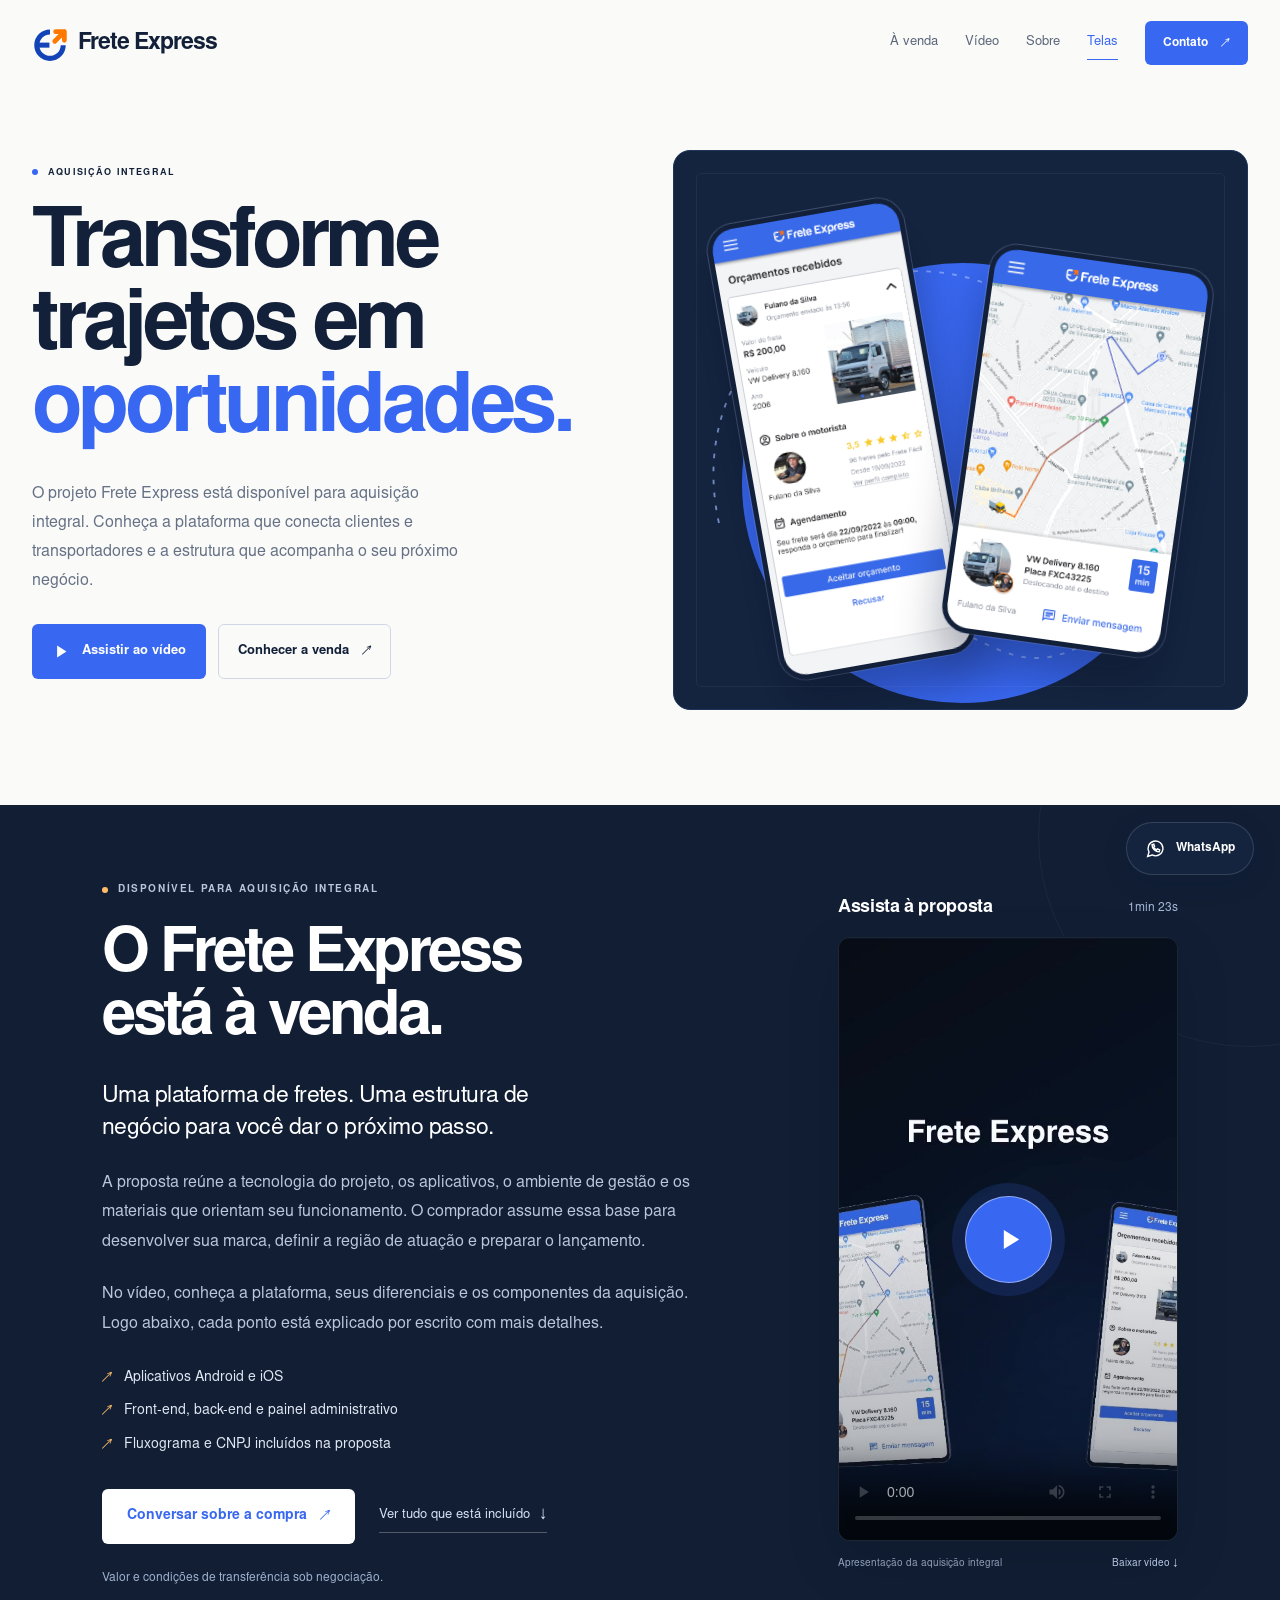
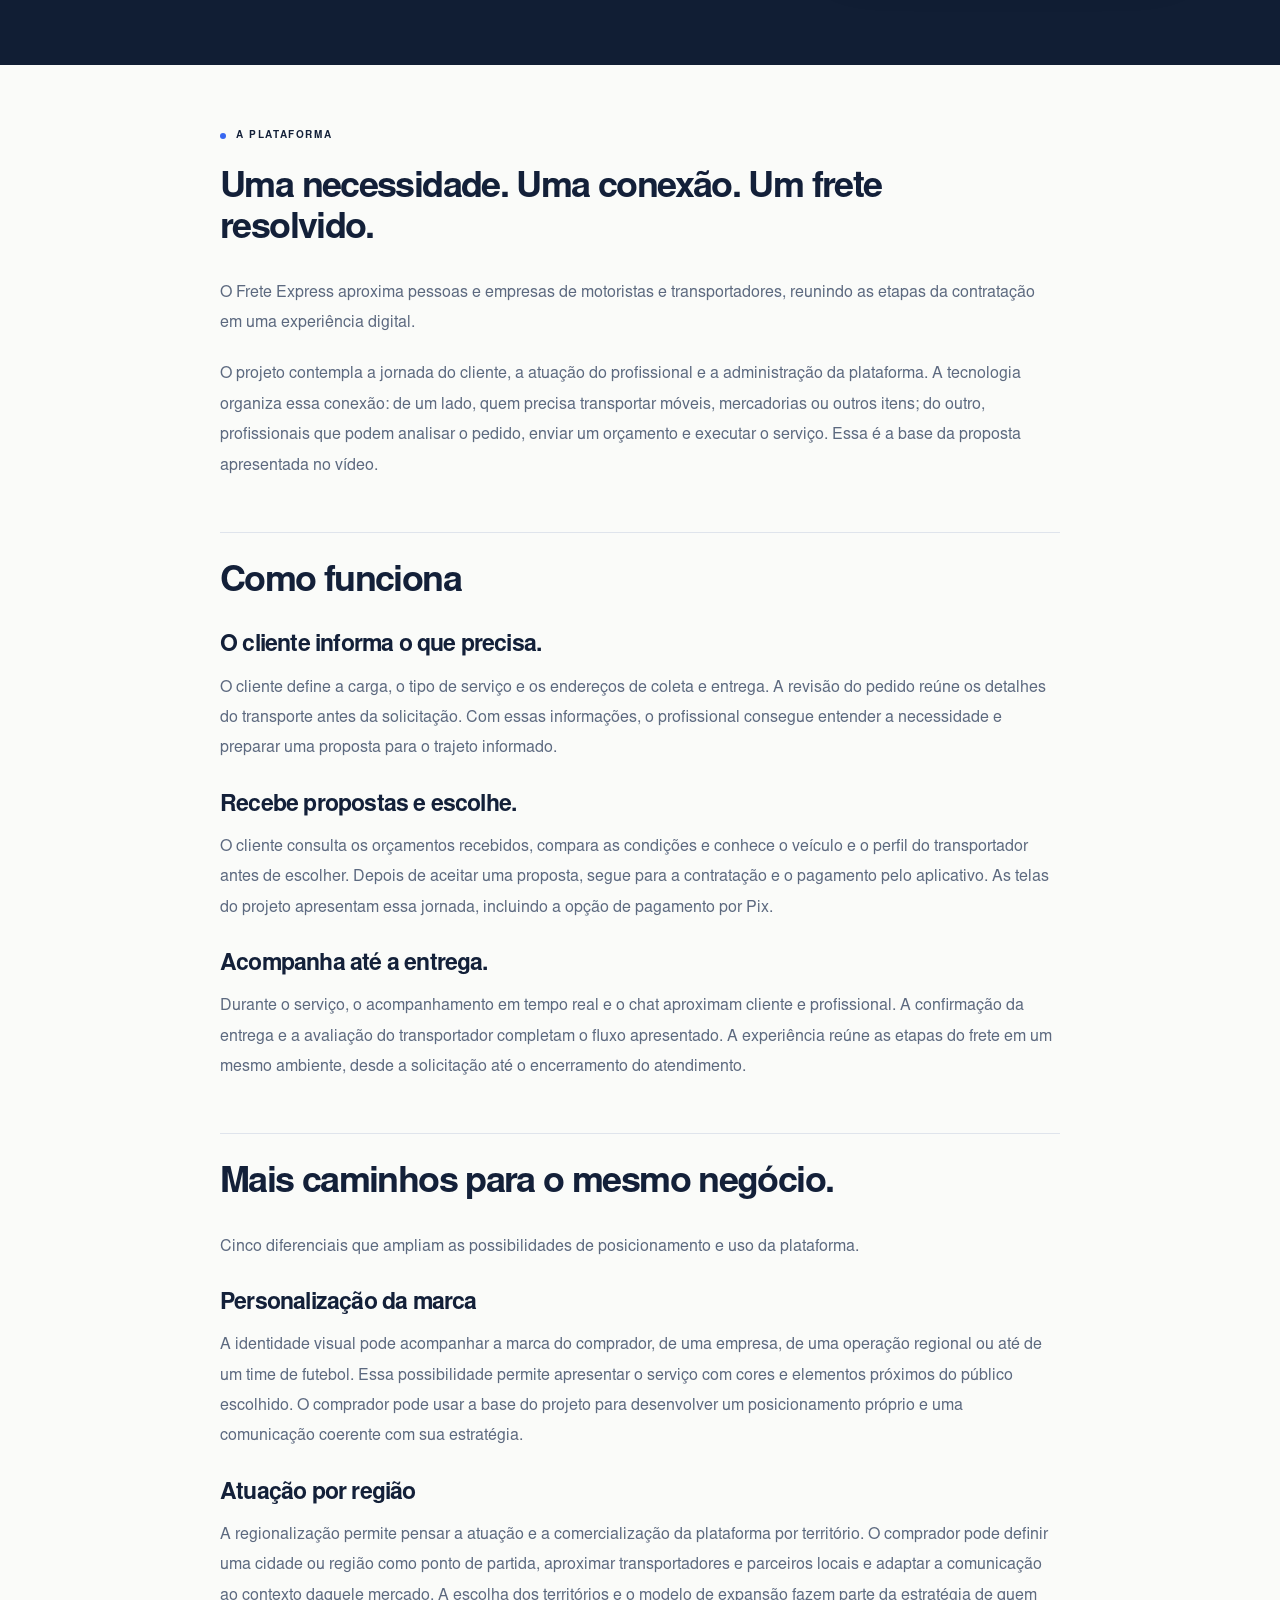
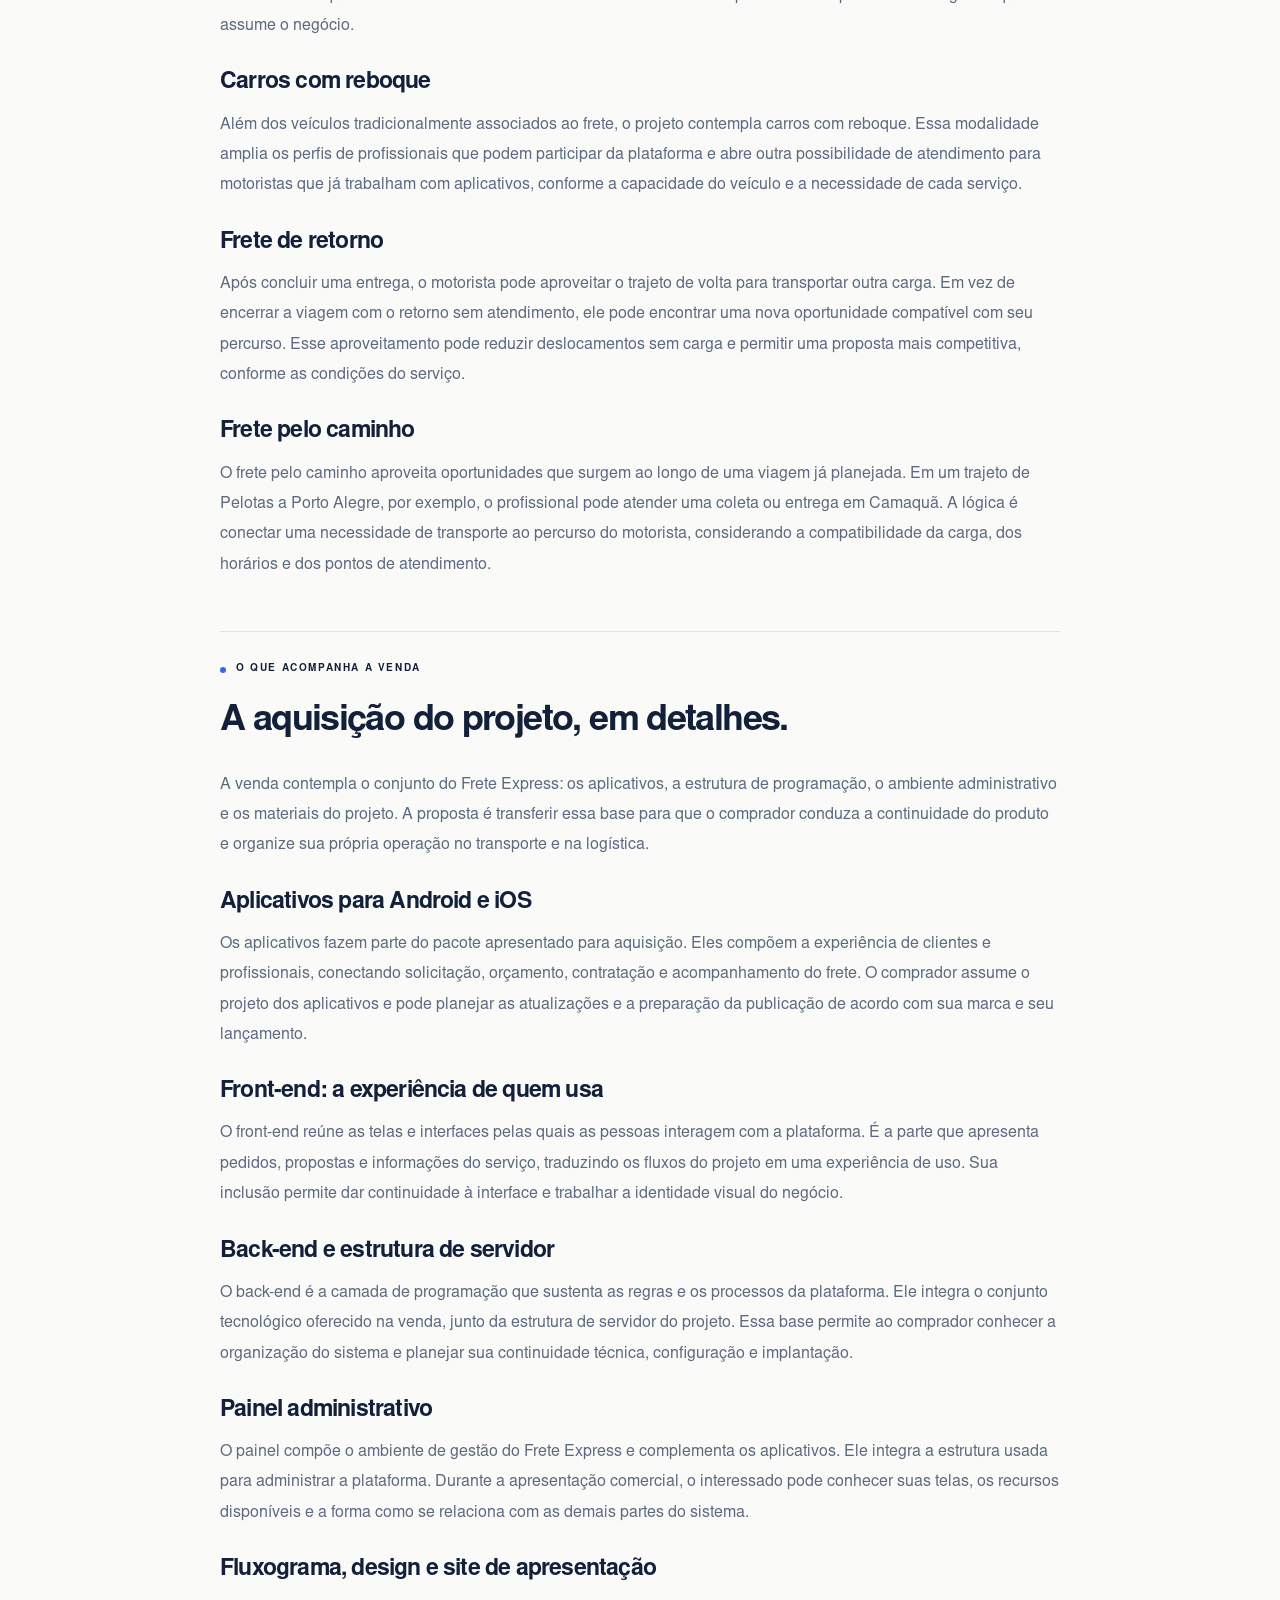
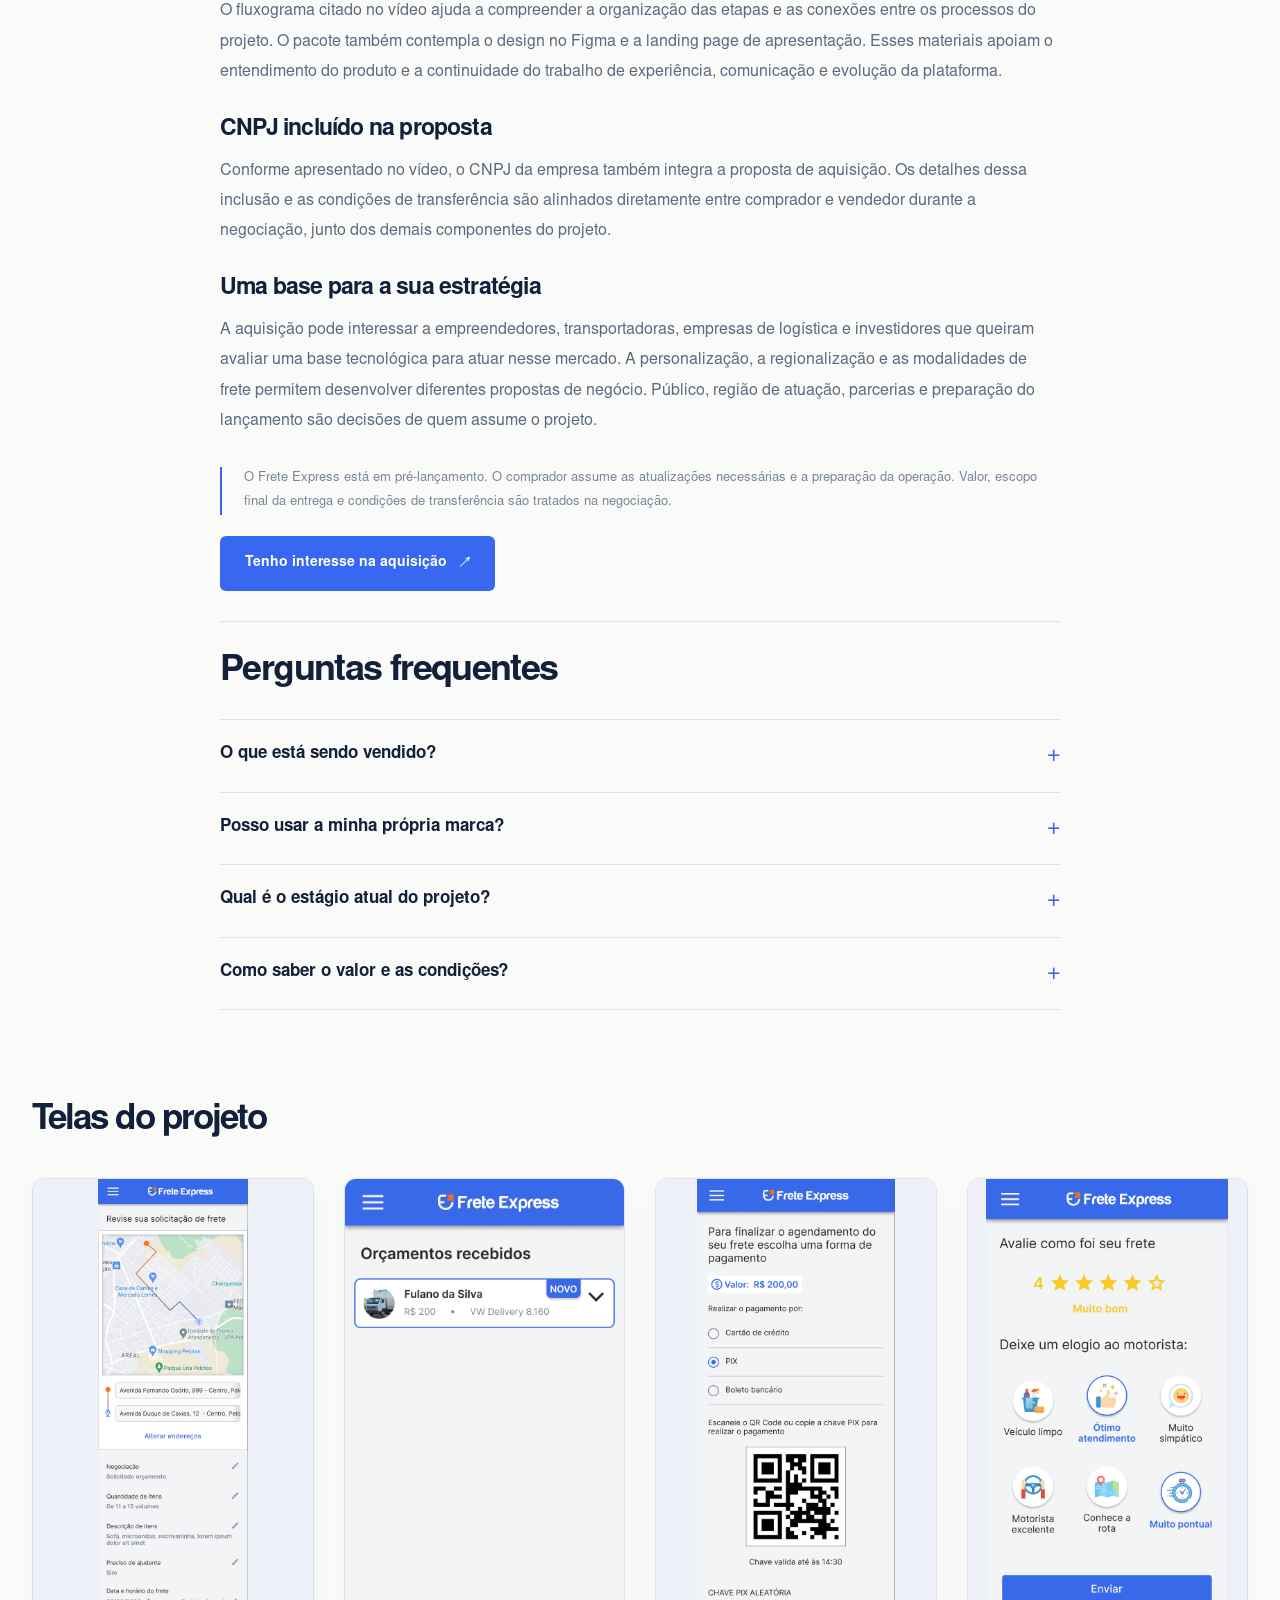
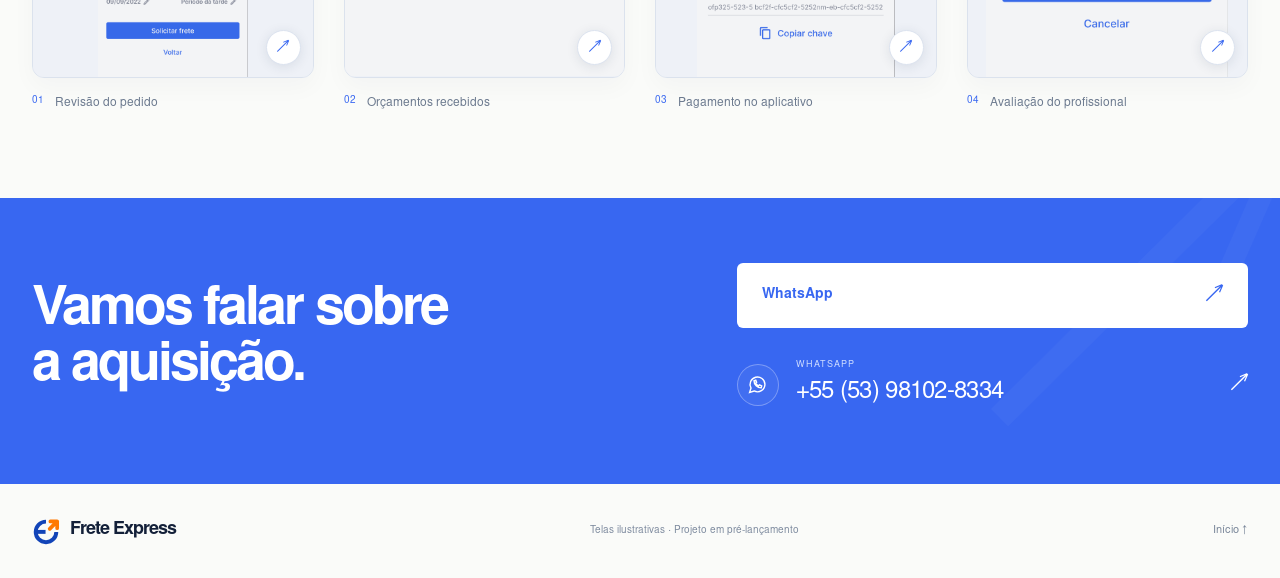
==== commit c0c2e5b5: "Add sale section with supplied video and detailed acquisition proposal" ====
--- a/public/index.html
+++ b/public/index.html
@@ -25,7 +25,7 @@
     <a class="brand" href="./" aria-label="Frete Express, início"><img src="./assets/brand.svg?v=2" width="35" height="35" alt=""><span class="brand-name">Frete Express</span></a>
     <button class="menu-button" type="button" aria-label="Abrir menu" aria-controls="menu-principal" aria-expanded="false"><svg viewBox="0 0 24 24" fill="none" stroke="currentColor" stroke-width="1.6" aria-hidden="true"><path d="M4 7h16M4 12h16M4 17h16"/></svg></button>
     <nav class="nav" id="menu-principal" aria-label="Menu principal">
-      <a href="#apresentacao">Vídeo</a><a href="#sobre">Sobre</a><a href="#plataforma">Telas</a><a href="#contato" class="btn btn-primary">Contato <span aria-hidden="true">↗</span></a>
+      <a href="#venda">À venda</a><a href="#apresentacao">Vídeo</a><a href="#sobre">Sobre</a><a href="#plataforma">Telas</a><a href="#contato" class="btn btn-primary">Contato <span aria-hidden="true">↗</span></a>
     </nav>
   </div>
 </header>
@@ -36,10 +36,10 @@
         <div class="hero-copy">
           <span class="eyebrow">Aquisição integral</span>
           <h1 id="hero-title" aria-label="Transforme trajetos em oportunidades."><span class="hero-line"><span>Transforme</span></span><span class="hero-line"><span>trajetos em</span></span><span class="hero-line blue"><span>oportunidades.</span></span></h1>
-          <p id="project-summary">Uma plataforma para conectar quem precisa transportar a quem faz o frete. Conheça o projeto completo e as possibilidades para o seu próximo negócio.</p>
+          <p id="project-summary">O projeto Frete Express está disponível para aquisição integral. Conheça a plataforma que conecta clientes e transportadores e a estrutura que acompanha o seu próximo negócio.</p>
           <div class="hero-actions">
             <a class="btn btn-primary" href="#apresentacao" data-watch><svg viewBox="0 0 20 20" fill="currentColor" aria-hidden="true"><path d="m6 3 11 7L6 17V3Z"/></svg>Assistir ao vídeo</a>
-            <a class="btn btn-outline" href="./apresentacao.html">Apresentação completa <span aria-hidden="true">↗</span></a>
+            <a class="btn btn-outline" href="#venda">Conhecer a venda <span aria-hidden="true">↗</span></a>
           </div>
         </div>
         <div class="hero-art" aria-label="Telas originais do design do Frete Express">
@@ -52,35 +52,59 @@
     </div>
   </section>
 
-  <section class="section video-section" id="apresentacao" aria-labelledby="video-title">
-    <div class="container">
-      <div class="section-heading"><h2 id="video-title">Apresentação</h2><span class="video-duration">1min 34s</span></div>
-      <div class="video-grid">
-        <div>
-          <div class="video-shell">
-            <video id="presentation-video" controls playsinline preload="metadata" poster="./assets/video-poster.jpg" aria-label="Apresentação completa do projeto Frete Express">
-              <source src="./assets/frete-express-apresentacao.mp4" type="video/mp4">
-              <track kind="captions" label="Português" srclang="pt-BR" src="./assets/apresentacao.vtt">
-              Seu navegador não suporta vídeo. <a href="./assets/frete-express-apresentacao.mp4">Abra a apresentação em MP4.</a>
-            </video>
-            <button class="video-launch" type="button" id="video-launch" aria-label="Reproduzir apresentação do Frete Express" hidden><span class="play-circle"><svg viewBox="0 0 24 24" fill="currentColor" aria-hidden="true"><path d="m5 2 16 10L5 22V2Z"/></svg></span></button>
-          </div>
-          <div class="video-caption"><a href="./assets/frete-express-apresentacao.mp4" download>Baixar vídeo <span aria-hidden="true">↓</span></a></div>
-          <div class="video-message" id="video-message" role="status"></div>
+  <section class="section video-section sale-section" id="venda" aria-labelledby="sale-title">
+    <div class="container sale-grid">
+      <div class="sale-copy">
+        <p class="eyebrow light">Disponível para aquisição integral</p>
+        <h2 id="sale-title">O Frete Express<br>está à venda.</h2>
+        <p class="sale-intro">Uma plataforma de fretes. Uma estrutura de negócio para você dar o próximo passo.</p>
+        <p>A proposta reúne a tecnologia do projeto, os aplicativos, o ambiente de gestão e os materiais que orientam seu funcionamento. O comprador assume essa base para desenvolver sua marca, definir a região de atuação e preparar o lançamento.</p>
+        <p>No vídeo, conheça a plataforma, seus diferenciais e os componentes da aquisição. Logo abaixo, cada ponto está explicado por escrito com mais detalhes.</p>
+        <ul class="sale-highlights" aria-label="Destaques da aquisição">
+          <li>Aplicativos Android e iOS</li>
+          <li>Front-end, back-end e painel administrativo</li>
+          <li>Fluxograma e CNPJ incluídos na proposta</li>
+        </ul>
+        <div class="sale-actions">
+          <a class="btn btn-white" href="#contato">Conversar sobre a compra <span aria-hidden="true">↗</span></a>
+          <a class="sale-text-link" href="#aquisicao">Ver tudo que está incluído <span aria-hidden="true">↓</span></a>
         </div>
+        <p class="sale-note">Valor e condições de transferência sob negociação.</p>
+      </div>
+      <div class="sale-media" id="apresentacao">
+        <div class="sale-video-heading"><h3 id="video-title">Assista à proposta</h3><span class="video-duration">1min 23s</span></div>
+        <div class="video-shell">
+          <video id="presentation-video" controls playsinline preload="metadata" poster="./assets/venda-poster.jpg" aria-labelledby="video-title">
+            <source src="./assets/frete-express-venda.mp4" type="video/mp4">
+            Seu navegador não suporta vídeo. <a href="./assets/frete-express-venda.mp4">Abra a apresentação em MP4.</a>
+          </video>
+          <button class="video-launch" type="button" id="video-launch" aria-label="Reproduzir vídeo de venda do Frete Express" hidden><span class="play-circle"><svg viewBox="0 0 24 24" fill="currentColor" aria-hidden="true"><path d="m5 2 16 10L5 22V2Z"/></svg></span></button>
+        </div>
+        <div class="video-caption"><span>Apresentação da aquisição integral</span><a href="./assets/frete-express-venda.mp4" download>Baixar vídeo <span aria-hidden="true">↓</span></a></div>
+        <div class="video-message" id="video-message" role="status"></div>
       </div>
     </div>
   </section>
 
-  
   <section class="written-section" id="sobre" aria-label="Apresentação por escrito">
     <div class="container reading-container">
       <article class="article-content reading-copy">
-        <section id="visao-geral"><span class="eyebrow">A plataforma</span><h2>Uma necessidade. Uma conexão. Um frete resolvido.</h2><p>O Frete Express aproxima pessoas e empresas de motoristas e transportadores, reunindo as etapas da contratação em uma experiência digital.</p><p>O projeto contempla a jornada do cliente, a atuação do profissional e a administração da plataforma.</p></section>
-        <section id="funcionamento"><h2>Como funciona</h2><h3>O cliente informa o que precisa.</h3><p>Define a carga, o tipo de serviço e o trajeto. As informações do pedido ajudam o profissional a preparar uma proposta.</p><h3>Recebe propostas e escolhe.</h3><p>Consulta os orçamentos, conhece o veículo e o perfil do transportador, escolhe o profissional e realiza o pagamento pelo aplicativo.</p><h3>Acompanha até a entrega.</h3><p>Acompanhamento em tempo real, chat e confirmação da entrega integram a jornada. As avaliações completam a experiência.</p></section>
-        <section id="diferenciais"><h2>Mais caminhos para o mesmo negócio.</h2><p>Cinco diferenciais que ampliam as possibilidades de posicionamento e uso da plataforma.</p><h3>Personalização da marca</h3><p>Adapte a identidade visual para uma empresa, um projeto regional ou até um time de futebol. A tecnologia pode fazer parte de uma proposta alinhada ao público que você quer alcançar.</p><h3>Atuação por região</h3><p>Estruture a comercialização do produto por região e desenvolva parcerias locais. A proposta pode acompanhar a identidade e o contexto de cada território.</p><h3>Carros com reboque</h3><p>O projeto contempla carros com reboque, permitindo que motoristas que já trabalham com aplicativos explorem outra modalidade de transporte.</p><h3>Frete de retorno</h3><p>Depois da entrega, o motorista pode aproveitar o retorno para transportar outra carga. A modalidade amplia o uso do trajeto e pode permitir uma proposta mais competitiva.</p><h3>Frete pelo caminho</h3><p>Em uma viagem de Pelotas a Porto Alegre, por exemplo, o motorista pode atender uma coleta ou entrega em Camaquã. O frete pelo caminho aproveita possibilidades durante o percurso.</p></section>
-        <section id="aquisicao"><span class="eyebrow">Aquisição integral</span><h2>O projeto por inteiro. O próximo capítulo é seu.</h2><p>Uma base tecnológica para quem quer desenvolver um negócio próprio no transporte e na logística.</p><h3>Aplicativos</h3><p>Projeto dos aplicativos Android e iOS para a experiência de clientes e profissionais.</p><h3>Servidor e backend</h3><p>A estrutura de servidor e a lógica que dão suporte ao funcionamento da plataforma.</p><h3>Painel administrativo</h3><p>O ambiente de administração que integra o conjunto de gestão do projeto.</p><h3>Site de apresentação</h3><p>A landing page que faz parte do pacote original da plataforma.</p><h3>Design no Figma</h3><p>O design das telas e fluxos para orientar a evolução da experiência.</p><h3>Tecnologia do projeto</h3><p>Venda integral para o comprador assumir a tecnologia e desenvolver sua estratégia.</p><p class="reading-note">Projeto em pré-lançamento. O comprador assume as atualizações necessárias e a preparação do lançamento. Escopo de entrega e condições são definidos na negociação.</p></section>
-        <section id="perguntas"><h2>Perguntas frequentes</h2><div class="faq-list"><details><summary>O que está sendo vendido?</summary><p>A aquisição integral do projeto Frete Express, composto por aplicativos Android e iOS, servidor, painel administrativo, site de apresentação e design no Figma. Os detalhes da entrega e da transferência são alinhados na negociação.</p></details><details><summary>Posso usar a minha própria marca?</summary><p>A personalização da identidade faz parte dos diferenciais informados para o projeto. A proposta pode ser adaptada à identidade de uma empresa, região ou clube.</p></details><details><summary>Qual é o estágio atual do projeto?</summary><p>O Frete Express está em pré-lançamento. O comprador assume a tecnologia, realiza as atualizações necessárias e prepara a operação e o lançamento com sua estratégia.</p></details><details><summary>Como saber o valor e as condições?</summary><p>O valor é tratado diretamente com o responsável pela venda. A conversa comercial permite conhecer o escopo da entrega e alinhar as condições da aquisição integral.</p></details></div></section>
+        <section id="visao-geral"><span class="eyebrow">A plataforma</span><h2>Uma necessidade. Uma conexão. Um frete resolvido.</h2><p>O Frete Express aproxima pessoas e empresas de motoristas e transportadores, reunindo as etapas da contratação em uma experiência digital.</p><p>O projeto contempla a jornada do cliente, a atuação do profissional e a administração da plataforma. A tecnologia organiza essa conexão: de um lado, quem precisa transportar móveis, mercadorias ou outros itens; do outro, profissionais que podem analisar o pedido, enviar um orçamento e executar o serviço. Essa é a base da proposta apresentada no vídeo.</p></section>
+        <section id="funcionamento"><h2>Como funciona</h2><h3>O cliente informa o que precisa.</h3><p>O cliente define a carga, o tipo de serviço e os endereços de coleta e entrega. A revisão do pedido reúne os detalhes do transporte antes da solicitação. Com essas informações, o profissional consegue entender a necessidade e preparar uma proposta para o trajeto informado.</p><h3>Recebe propostas e escolhe.</h3><p>O cliente consulta os orçamentos recebidos, compara as condições e conhece o veículo e o perfil do transportador antes de escolher. Depois de aceitar uma proposta, segue para a contratação e o pagamento pelo aplicativo. As telas do projeto apresentam essa jornada, incluindo a opção de pagamento por Pix.</p><h3>Acompanha até a entrega.</h3><p>Durante o serviço, o acompanhamento em tempo real e o chat aproximam cliente e profissional. A confirmação da entrega e a avaliação do transportador completam o fluxo apresentado. A experiência reúne as etapas do frete em um mesmo ambiente, desde a solicitação até o encerramento do atendimento.</p></section>
+        <section id="diferenciais"><h2>Mais caminhos para o mesmo negócio.</h2><p>Cinco diferenciais que ampliam as possibilidades de posicionamento e uso da plataforma.</p><h3>Personalização da marca</h3><p>A identidade visual pode acompanhar a marca do comprador, de uma empresa, de uma operação regional ou até de um time de futebol. Essa possibilidade permite apresentar o serviço com cores e elementos próximos do público escolhido. O comprador pode usar a base do projeto para desenvolver um posicionamento próprio e uma comunicação coerente com sua estratégia.</p><h3>Atuação por região</h3><p>A regionalização permite pensar a atuação e a comercialização da plataforma por território. O comprador pode definir uma cidade ou região como ponto de partida, aproximar transportadores e parceiros locais e adaptar a comunicação ao contexto daquele mercado. A escolha dos territórios e o modelo de expansão fazem parte da estratégia de quem assume o negócio.</p><h3>Carros com reboque</h3><p>Além dos veículos tradicionalmente associados ao frete, o projeto contempla carros com reboque. Essa modalidade amplia os perfis de profissionais que podem participar da plataforma e abre outra possibilidade de atendimento para motoristas que já trabalham com aplicativos, conforme a capacidade do veículo e a necessidade de cada serviço.</p><h3>Frete de retorno</h3><p>Após concluir uma entrega, o motorista pode aproveitar o trajeto de volta para transportar outra carga. Em vez de encerrar a viagem com o retorno sem atendimento, ele pode encontrar uma nova oportunidade compatível com seu percurso. Esse aproveitamento pode reduzir deslocamentos sem carga e permitir uma proposta mais competitiva, conforme as condições do serviço.</p><h3>Frete pelo caminho</h3><p>O frete pelo caminho aproveita oportunidades que surgem ao longo de uma viagem já planejada. Em um trajeto de Pelotas a Porto Alegre, por exemplo, o profissional pode atender uma coleta ou entrega em Camaquã. A lógica é conectar uma necessidade de transporte ao percurso do motorista, considerando a compatibilidade da carga, dos horários e dos pontos de atendimento.</p></section>
+        <section id="aquisicao"><span class="eyebrow">O que acompanha a venda</span><h2>A aquisição do projeto, em detalhes.</h2>
+        <p>A venda contempla o conjunto do Frete Express: os aplicativos, a estrutura de programação, o ambiente administrativo e os materiais do projeto. A proposta é transferir essa base para que o comprador conduza a continuidade do produto e organize sua própria operação no transporte e na logística.</p>
+        <h3>Aplicativos para Android e iOS</h3><p>Os aplicativos fazem parte do pacote apresentado para aquisição. Eles compõem a experiência de clientes e profissionais, conectando solicitação, orçamento, contratação e acompanhamento do frete. O comprador assume o projeto dos aplicativos e pode planejar as atualizações e a preparação da publicação de acordo com sua marca e seu lançamento.</p>
+        <h3>Front-end: a experiência de quem usa</h3><p>O front-end reúne as telas e interfaces pelas quais as pessoas interagem com a plataforma. É a parte que apresenta pedidos, propostas e informações do serviço, traduzindo os fluxos do projeto em uma experiência de uso. Sua inclusão permite dar continuidade à interface e trabalhar a identidade visual do negócio.</p>
+        <h3>Back-end e estrutura de servidor</h3><p>O back-end é a camada de programação que sustenta as regras e os processos da plataforma. Ele integra o conjunto tecnológico oferecido na venda, junto da estrutura de servidor do projeto. Essa base permite ao comprador conhecer a organização do sistema e planejar sua continuidade técnica, configuração e implantação.</p>
+        <h3>Painel administrativo</h3><p>O painel compõe o ambiente de gestão do Frete Express e complementa os aplicativos. Ele integra a estrutura usada para administrar a plataforma. Durante a apresentação comercial, o interessado pode conhecer suas telas, os recursos disponíveis e a forma como se relaciona com as demais partes do sistema.</p>
+        <h3>Fluxograma, design e site de apresentação</h3><p>O fluxograma citado no vídeo ajuda a compreender a organização das etapas e as conexões entre os processos do projeto. O pacote também contempla o design no Figma e a landing page de apresentação. Esses materiais apoiam o entendimento do produto e a continuidade do trabalho de experiência, comunicação e evolução da plataforma.</p>
+        <h3>CNPJ incluído na proposta</h3><p>Conforme apresentado no vídeo, o CNPJ da empresa também integra a proposta de aquisição. Os detalhes dessa inclusão e as condições de transferência são alinhados diretamente entre comprador e vendedor durante a negociação, junto dos demais componentes do projeto.</p>
+        <h3>Uma base para a sua estratégia</h3><p>A aquisição pode interessar a empreendedores, transportadoras, empresas de logística e investidores que queiram avaliar uma base tecnológica para atuar nesse mercado. A personalização, a regionalização e as modalidades de frete permitem desenvolver diferentes propostas de negócio. Público, região de atuação, parcerias e preparação do lançamento são decisões de quem assume o projeto.</p>
+        <p class="reading-note">O Frete Express está em pré-lançamento. O comprador assume as atualizações necessárias e a preparação da operação. Valor, escopo final da entrega e condições de transferência são tratados na negociação.</p>
+        <a class="btn btn-primary" href="#contato">Tenho interesse na aquisição <span aria-hidden="true">↗</span></a>
+        </section>
+        <section id="perguntas"><h2>Perguntas frequentes</h2><div class="faq-list"><details><summary>O que está sendo vendido?</summary><p>A aquisição integral do projeto Frete Express, incluindo aplicativos Android e iOS, front-end, back-end, estrutura de servidor, painel administrativo, fluxograma, site e design no Figma. O CNPJ também está incluído na proposta apresentada no vídeo. Os detalhes da entrega e da transferência são alinhados na negociação.</p></details><details><summary>Posso usar a minha própria marca?</summary><p>A personalização da identidade faz parte dos diferenciais informados para o projeto. A proposta pode ser adaptada à identidade de uma empresa, região ou clube.</p></details><details><summary>Qual é o estágio atual do projeto?</summary><p>O Frete Express está em pré-lançamento. O comprador assume a tecnologia, realiza as atualizações necessárias e prepara a operação e o lançamento com sua estratégia.</p></details><details><summary>Como saber o valor e as condições?</summary><p>O valor e as condições são tratados diretamente com o responsável pela venda. A conversa comercial permite conhecer o escopo da entrega e alinhar as condições da aquisição integral.</p></details></div></section>
       </article>
     </div>
   </section>
@@ -96,10 +120,10 @@
   </div></section>
 
   <section class="contact-section" id="contato" aria-labelledby="contact-title"><div class="container contact-grid">
-    <div class="contact-copy"><h2 id="contact-title">Vamos conversar.</h2></div>
+    <div class="contact-copy"><h2 id="contact-title">Vamos falar sobre<br>a aquisição.</h2></div>
     <div class="contact-methods" data-contact-container>
-      <a class="btn btn-white contact-action" href="https://wa.me/555381028334?text=Ol%C3%A1%21%20Conheci%20a%20apresenta%C3%A7%C3%A3o%20do%20Frete%20Express%20e%20gostaria%20de%20conversar%20sobre%20a%20aquisi%C3%A7%C3%A3o%20integral%20do%20projeto." data-whatsapp-link target="_blank" rel="noopener noreferrer">WhatsApp <span aria-hidden="true">↗</span></a>
-      <div class="contact-method" data-contact="whatsapp"><span class="contact-icon"><svg viewBox="0 0 24 24" fill="none" stroke="currentColor" stroke-width="1.6" aria-hidden="true"><path d="M20.5 11.8a8.5 8.5 0 0 1-12.4 7.6L3 21l1.6-4.9a8.5 8.5 0 1 1 15.9-4.3Z"/><path d="M8 7.8c0 4.4 3.8 8 8.2 8l.6-2.1-2.6-1.2-1 1c-1.7-.8-2.4-1.5-3.2-3.1l1-1L10 7l-2 .8Z"/></svg></span><div class="contact-meta"><small>WHATSAPP</small><strong data-contact-value><a href="https://wa.me/555381028334?text=Ol%C3%A1%21%20Conheci%20a%20apresenta%C3%A7%C3%A3o%20do%20Frete%20Express%20e%20gostaria%20de%20conversar%20sobre%20a%20aquisi%C3%A7%C3%A3o%20integral%20do%20projeto." data-whatsapp-link target="_blank" rel="noopener noreferrer">+55 (53) 8102-8334</a></strong></div><span class="out-arrow" aria-hidden="true">↗</span></div>
+      <a class="btn btn-white contact-action" href="https://wa.me/5553981028334?text=Ol%C3%A1%21%20Conheci%20a%20apresenta%C3%A7%C3%A3o%20do%20Frete%20Express%20e%20gostaria%20de%20conversar%20sobre%20a%20aquisi%C3%A7%C3%A3o%20integral%20do%20projeto." data-whatsapp-link target="_blank" rel="noopener noreferrer">WhatsApp <span aria-hidden="true">↗</span></a>
+      <div class="contact-method" data-contact="whatsapp"><span class="contact-icon"><svg viewBox="0 0 24 24" fill="none" stroke="currentColor" stroke-width="1.6" aria-hidden="true"><path d="M20.5 11.8a8.5 8.5 0 0 1-12.4 7.6L3 21l1.6-4.9a8.5 8.5 0 1 1 15.9-4.3Z"/><path d="M8 7.8c0 4.4 3.8 8 8.2 8l.6-2.1-2.6-1.2-1 1c-1.7-.8-2.4-1.5-3.2-3.1l1-1L10 7l-2 .8Z"/></svg></span><div class="contact-meta"><small>WHATSAPP</small><strong data-contact-value><a href="https://wa.me/5553981028334?text=Ol%C3%A1%21%20Conheci%20a%20apresenta%C3%A7%C3%A3o%20do%20Frete%20Express%20e%20gostaria%20de%20conversar%20sobre%20a%20aquisi%C3%A7%C3%A3o%20integral%20do%20projeto." data-whatsapp-link target="_blank" rel="noopener noreferrer">+55 (53) 98102-8334</a></strong></div><span class="out-arrow" aria-hidden="true">↗</span></div>
       <div class="contact-method pending" data-contact="email" hidden><span class="contact-icon"><svg viewBox="0 0 24 24" fill="none" stroke="currentColor" stroke-width="1.6" aria-hidden="true"><rect x="2" y="4" width="20" height="16" rx="2"/><path d="m3 6 9 7 9-7"/></svg></span><div class="contact-meta"><small>E-MAIL COMERCIAL</small><strong data-contact-value>Contato em atualização</strong></div><span class="out-arrow" aria-hidden="true" hidden>↗</span></div>
     </div>
   </div></section>
@@ -109,7 +133,7 @@
   <div class="dialog-image-wrap"><img id="screen-dialog-image" alt="Tela original do design do Frete Express"></div>
   <div class="dialog-footer"><span>Design original · dados ilustrativos</span><div class="dialog-nav"><button type="button" data-screen-prev aria-label="Tela anterior">←</button><button type="button" data-screen-next aria-label="Próxima tela">→</button></div></div>
 </dialog>
-<a class="floating-contact" href="https://wa.me/555381028334?text=Ol%C3%A1%21%20Conheci%20a%20apresenta%C3%A7%C3%A3o%20do%20Frete%20Express%20e%20gostaria%20de%20conversar%20sobre%20a%20aquisi%C3%A7%C3%A3o%20integral%20do%20projeto." data-whatsapp-link target="_blank" rel="noopener noreferrer" aria-label="Conversar sobre a aquisição do Frete Express no WhatsApp"><svg viewBox="0 0 24 24" fill="none" stroke="currentColor" stroke-width="1.6" aria-hidden="true"><path d="M20.5 11.8a8.5 8.5 0 0 1-12.4 7.6L3 21l1.6-4.9a8.5 8.5 0 1 1 15.9-4.3Z"/><path d="M8 7.8c0 4.4 3.8 8 8.2 8l.6-2.1-2.6-1.2-1 1c-1.7-.8-2.4-1.5-3.2-3.1l1-1L10 7l-2 .8Z"/></svg><span>WhatsApp</span></a>
+<a class="floating-contact" href="https://wa.me/5553981028334?text=Ol%C3%A1%21%20Conheci%20a%20apresenta%C3%A7%C3%A3o%20do%20Frete%20Express%20e%20gostaria%20de%20conversar%20sobre%20a%20aquisi%C3%A7%C3%A3o%20integral%20do%20projeto." data-whatsapp-link target="_blank" rel="noopener noreferrer" aria-label="Conversar sobre a aquisição do Frete Express no WhatsApp"><svg viewBox="0 0 24 24" fill="none" stroke="currentColor" stroke-width="1.6" aria-hidden="true"><path d="M20.5 11.8a8.5 8.5 0 0 1-12.4 7.6L3 21l1.6-4.9a8.5 8.5 0 1 1 15.9-4.3Z"/><path d="M8 7.8c0 4.4 3.8 8 8.2 8l.6-2.1-2.6-1.2-1 1c-1.7-.8-2.4-1.5-3.2-3.1l1-1L10 7l-2 .8Z"/></svg><span>WhatsApp</span></a>
 <footer class="site-footer"><div class="container footer-inner"><a class="brand" href="./"><img src="./assets/brand.svg?v=2" alt="" width="28" height="28"><span class="brand-name">Frete Express</span></a><span class="footer-note">Telas ilustrativas · Projeto em pré-lançamento</span><a href="#conteudo">Início ↑</a></div></footer>
 </body>
 </html>
--- a/public/styles.css
+++ b/public/styles.css
@@ -160,3 +160,28 @@
 }
 .presentation-column .article-screen{display:block}
 .presentation-column .article-screen img{margin:0 auto 24px}
+
+/* Sale proposal: readable copy beside the supplied vertical video. */
+.home-clean .sale-section{padding-block:76px}
+.sale-grid{display:grid;grid-template-columns:minmax(0,1fr) minmax(0,340px);gap:90px;align-items:center}
+.sale-copy{max-width:610px}
+.home-clean .sale-copy h2{font-size:clamp(42px,4.8vw,64px);line-height:1.04;margin-bottom:28px}
+.sale-copy>p{font-size:16px;line-height:1.85;color:#b9c6db}
+.sale-copy .sale-intro{font-size:23px;line-height:1.4;letter-spacing:-.025em;color:#fff;max-width:480px}
+.sale-copy .eyebrow{font-size:10px;color:#b9c6db}
+.sale-highlights{list-style:none;padding:0;margin:28px 0 32px;display:grid;gap:12px;font-size:14px;color:#e1e8f4}
+.sale-highlights li{display:flex;gap:12px;align-items:baseline}
+.sale-highlights li:before{content:'↗';color:var(--orange)}
+.sale-actions{display:flex;align-items:center;flex-wrap:wrap;gap:24px}
+.sale-text-link{font-size:13px;color:#d6e1f5;display:inline-flex;align-items:center;gap:10px;border-bottom:1px solid #ffffff45;padding-block:6px}
+.sale-text-link:hover{color:#fff;border-color:#fff}
+.sale-copy .sale-note{font-size:12px;color:#a1b2ce;margin:23px 0 0}
+.sale-media{width:100%;max-width:340px;justify-self:center}
+.sale-video-heading{display:flex;justify-content:space-between;align-items:center;gap:15px;margin-bottom:18px}
+.sale-video-heading h3{font-size:18px;letter-spacing:-.02em;margin:0}
+.sale-media .video-shell{aspect-ratio:512/910;width:100%;border-radius:12px}
+.sale-media .video-caption{justify-content:space-between;align-items:baseline;gap:12px;font-size:10px;line-height:1.6}
+.sale-media .video-caption a{white-space:nowrap}
+@media(max-width:1120px){.sale-grid{gap:50px;grid-template-columns:minmax(0,1fr) minmax(0,310px)}.sale-actions{gap:18px}}
+@media(max-width:850px){.home-clean .sale-section{padding-block:55px}.sale-grid{grid-template-columns:1fr;gap:40px}.sale-copy{max-width:640px}.home-clean .sale-copy h2{font-size:48px}.sale-media{max-width:340px}.sale-copy .sale-intro{max-width:550px}}
+@media(max-width:480px){.home-clean .sale-copy h2{font-size:40px}.sale-copy>p{font-size:15px}.sale-copy .sale-intro{font-size:21px}.sale-highlights{font-size:13px;gap:11px}.sale-actions{align-items:flex-start;flex-direction:column;gap:15px}.sale-media{max-width:300px}.sale-copy .sale-note{font-size:11px}.sale-video-heading h3{font-size:17px}}
